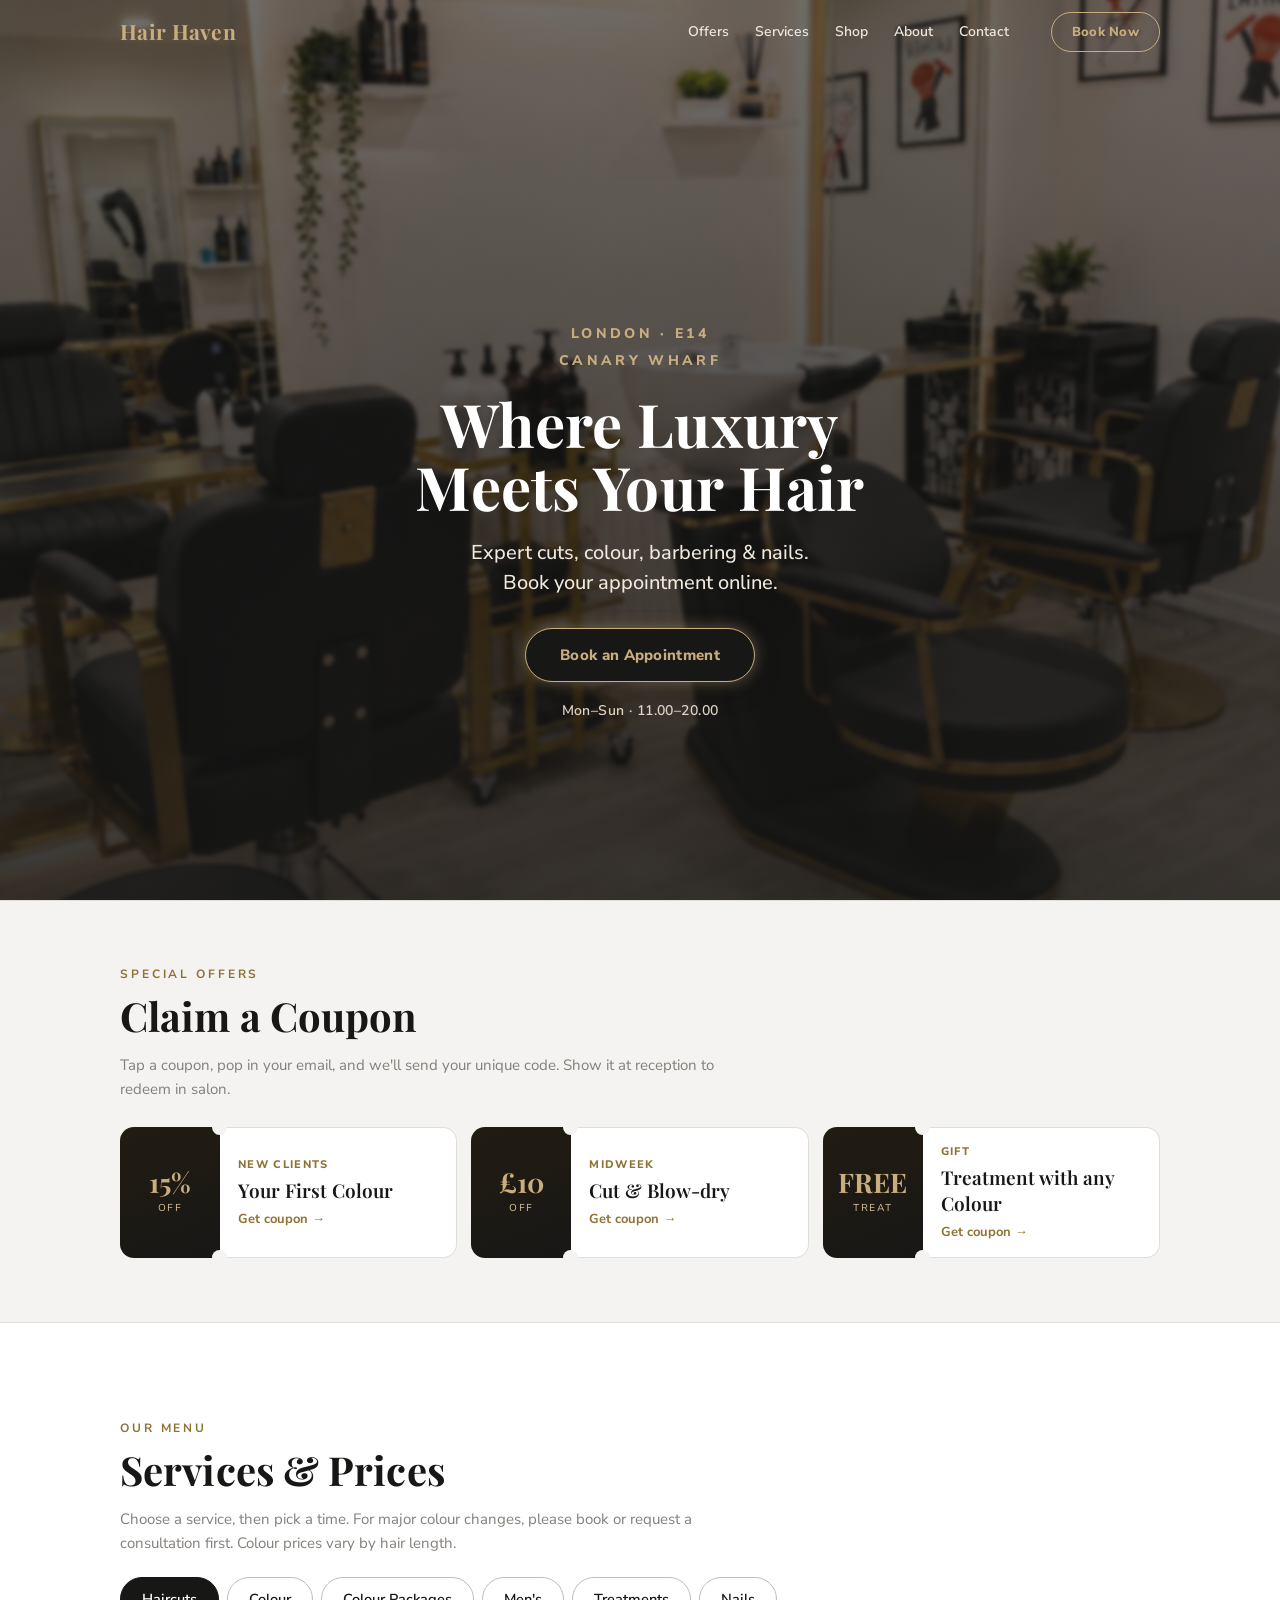
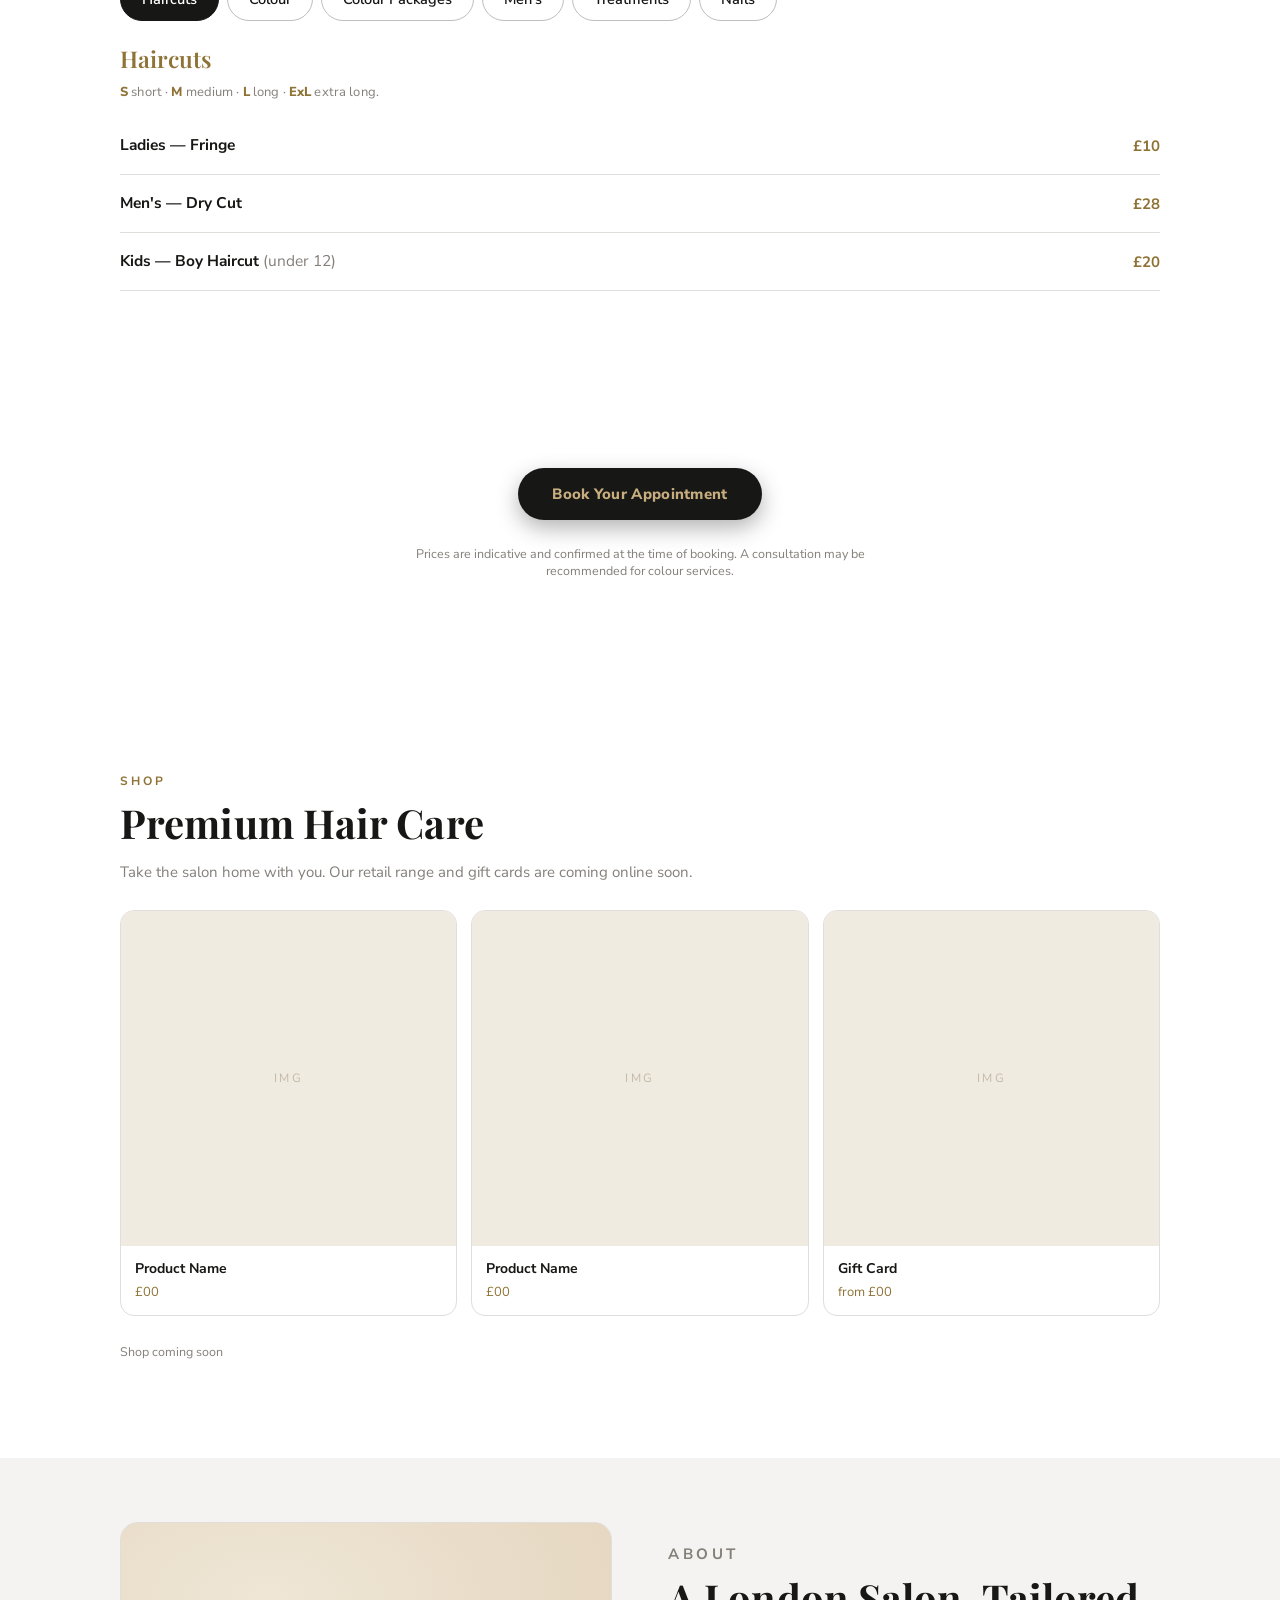
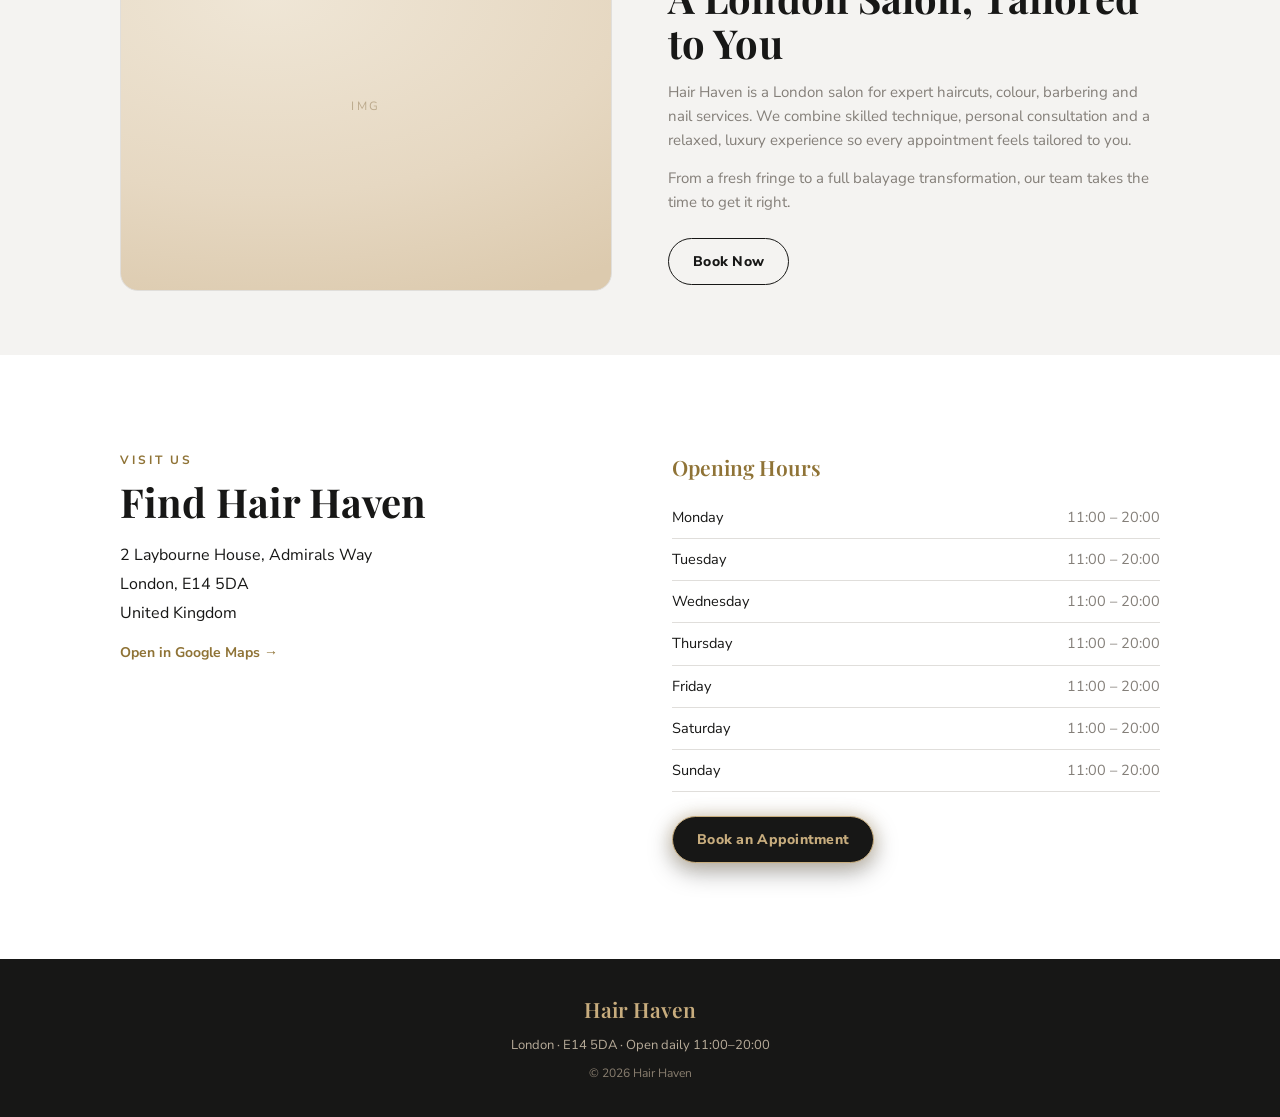
==== index.html @ c7e62e20 "treatwell" ====
<!DOCTYPE html>
<html lang="en">
<head>
  <meta charset="UTF-8">
  <meta name="viewport" content="width=device-width, initial-scale=1.0">
  <title>Hair Haven — Luxury Hair Salon in London</title>
  <meta name="description" content="Hair Haven — expert cuts, colour, barbering and nails in London (E14). Book your appointment online.">
  <link rel="preconnect" href="https://fonts.googleapis.com">
  <link rel="preconnect" href="https://fonts.gstatic.com" crossorigin>
  <link rel="preconnect" href="https://widget.treatwell.co.uk" crossorigin>
  <link href="https://fonts.googleapis.com/css2?family=Playfair+Display:wght@500;600;700&family=Nunito+Sans:wght@400;500;600;700;800&display=swap" rel="stylesheet">
  <link rel="stylesheet" href="styles.css?v=42">
</head>
<body>

  <!-- ============ NAV ============ -->
  <header class="nav" id="top">
    <div class="nav__inner">
      <a href="#top" class="brand">Hair&nbsp;Haven</a>

      <nav class="nav__links" id="navLinks">
        <a href="#offers">Offers</a>
        <a href="#services">Services</a>
        <a href="#shop">Shop</a>
        <a href="#about">About</a>
        <a href="#contact">Contact</a>
      </nav>

      <div class="nav__right">
        <button class="btn btn--book" data-hh-book>Book&nbsp;Now</button>
        <button class="nav__toggle" id="navToggle" aria-label="Menu">
          <span></span><span></span><span></span>
        </button>
      </div>
    </div>
  </header>

  <!-- ============ HERO ============ -->
  <section class="hero">
    <!-- 图片占位：把 hero 背景换成真实店内照即可（见 images/README.md） -->
    <div class="hero__media" data-img="hero"></div>
    <div class="hero__overlay"></div>
    <div class="hero__content">
      <p class="hero__eyebrow">London · E14<br>Canary Wharf</p>
      <h1 class="hero__title">Where Luxury<br>Meets Your Hair</h1>
      <p class="hero__sub">Expert cuts, colour, barbering &amp; nails.<br>Book your appointment online.</p>
      <button class="btn btn--gold btn--lg" data-hh-book>Book an Appointment</button>
      <p class="hero__note">Mon–Sun · 11.00–20.00</p>
    </div>
  </section>

  <!-- ============ OFFERS ============ -->
  <section class="offers" id="offers">
    <div class="wrap">
      <p class="eyebrow eyebrow--light">Special Offers</p>
      <h2 class="section__title section__title--light">Claim a Coupon</h2>
      <p class="section__lead">Tap a coupon, pop in your email, and we'll send your unique code. Show it at reception to redeem in salon.</p>

      <div class="ticket-grid">
        <!-- 每张券点击后弹出详情 + 邮箱表单；占位内容，替换成真实活动 -->
        <button class="ticket" data-coupon
                data-tag="New Clients" data-value="15%" data-unit="OFF"
                data-title="Your First Colour"
                data-terms="New clients only · Any full-head colour · One per person · Cannot be combined with other offers."
                data-expiry="Valid until 31 Dec 2026">
          <span class="ticket__stub"><span class="ticket__value">15%</span><span class="ticket__unit">OFF</span></span>
          <span class="ticket__body">
            <span class="ticket__tag">New Clients</span>
            <span class="ticket__title">Your First Colour</span>
            <span class="ticket__cta">Get coupon →</span>
          </span>
        </button>

        <button class="ticket" data-coupon
                data-tag="Midweek" data-value="£10" data-unit="OFF"
                data-title="Cut &amp; Blow-dry"
                data-terms="Monday–Thursday only · Cut &amp; blow-dry appointments · One per person."
                data-expiry="Valid until 31 Dec 2026">
          <span class="ticket__stub"><span class="ticket__value">£10</span><span class="ticket__unit">OFF</span></span>
          <span class="ticket__body">
            <span class="ticket__tag">Midweek</span>
            <span class="ticket__title">Cut &amp; Blow-dry</span>
            <span class="ticket__cta">Get coupon →</span>
          </span>
        </button>

        <button class="ticket" data-coupon
                data-tag="Gift" data-value="FREE" data-unit="TREATMENT"
                data-title="Treatment with any Colour"
                data-terms="One complimentary conditioning treatment with any colour service · One per person."
                data-expiry="Valid until 31 Dec 2026">
          <span class="ticket__stub"><span class="ticket__value">FREE</span><span class="ticket__unit">TREAT</span></span>
          <span class="ticket__body">
            <span class="ticket__tag">Gift</span>
            <span class="ticket__title">Treatment with any Colour</span>
            <span class="ticket__cta">Get coupon →</span>
          </span>
        </button>
      </div>
      <!-- 占位优惠 · 邮箱表单需接入你的 Tally / Formspree（生成唯一码 + 发邮件 + 记台账）。 -->
      <!-- <p class="offers__note">…</p> -->

    </div>
  </section>

  <!-- ============ SERVICES ============ -->
  <section class="section" id="services">
    <div class="wrap">
      <p class="eyebrow">Our Menu</p>
      <h2 class="section__title">Services &amp; Prices</h2>
      <p class="section__lead">Choose a service, then pick a time. For major colour changes, please book or request a consultation first. Colour prices vary by hair length.</p>
      <p class="lead-sizes"><strong>S</strong> short · <strong>M</strong> medium · <strong>L</strong> long · <strong>ExL</strong> extra long.</p>

      <!-- 分类选项卡：点一个只显示一类；左右可横向滑动，箭头引导 -->
      <div class="chips-wrap">
        <span class="chips-arrow chips-arrow--left" aria-hidden="true">‹</span>
        <div class="chips" id="chips" role="tablist">
          <button class="chip" data-cat="cat-haircuts">Haircuts</button>
          <button class="chip" data-cat="cat-colour">Colour</button>
          <button class="chip" data-cat="cat-packages">Colour Packages</button>
          <button class="chip" data-cat="cat-mens">Men's</button>
          <button class="chip" data-cat="cat-treatments">Treatments</button>
          <button class="chip" data-cat="cat-nails">Nails</button>
        </div>
        <span class="chips-arrow chips-arrow--right" aria-hidden="true">›</span>
      </div>

      <!-- Haircuts -->
      <div class="cat" id="cat-haircuts">
        <h3 class="cat__title">Haircuts</h3>
        <ul class="menu">
          <li class="item"><div class="item__main"><span class="item__name">Ladies — Fringe</span></div><span class="item__price">£10</span></li>
          <li class="item"><div class="item__main"><span class="item__name">Men's — Dry Cut</span></div><span class="item__price">£28</span></li>
          <li class="item"><div class="item__main"><span class="item__name">Kids — Boy Haircut <span class="item__meta">(under 12)</span></span></div><span class="item__price">£20</span></li>
        </ul>
      </div>

      <!-- Colour -->
      <div class="cat" id="cat-colour">
        <h3 class="cat__title">Colour</h3>
        <ul class="menu">
          <li class="item"><div class="item__main"><span class="item__name">Full Head Colour</span><span class="item__sizes">S £65 · M £80 · L £95 · ExL £110</span></div><span class="item__price">from £65</span></li>
          <li class="item"><div class="item__main"><span class="item__name">Full Head Highlights</span><span class="item__sizes">S £100 · M £125 · L £150</span></div><span class="item__price">from £100</span></li>
          <li class="item"><div class="item__main"><span class="item__name">Full Head Bleach</span><span class="item__sizes">S £90 · M £105 · L £120</span></div><span class="item__price">from £90</span></li>
          <li class="item"><div class="item__main"><span class="item__name">Balayage</span><span class="item__sizes">M £170 · L £210</span></div><span class="item__price">from £170</span></li>
        </ul>
      </div>

      <!-- Colour Packages -->
      <div class="cat" id="cat-packages">
        <h3 class="cat__title">Colour Packages</h3>
        <p class="cat__note">W/B = Wash &amp; Blow-dry · W/C/B = Wash, Cut &amp; Blow-dry</p>
        <ul class="menu">
          <li class="item"><div class="item__main"><span class="item__name">Full Head Colour + W/B</span><span class="item__sizes">S £95 · M £115 · L £135</span></div><span class="item__price">from £95</span></li>
          <li class="item"><div class="item__main"><span class="item__name">Full Head Colour + W/C/B</span><span class="item__sizes">S £105 · M £125 · L £145</span></div><span class="item__price">from £105</span></li>
          <li class="item"><div class="item__main"><span class="item__name">Add-on — Full Tint Colour</span><span class="item__sizes">S £40 · M £50 · L £60</span></div><span class="item__price">from £40</span></li>
          <li class="item"><div class="item__main"><span class="item__name">Add-on — Root Colour</span></div><span class="item__price">£30</span></li>
        </ul>
      </div>

      <!-- Men's -->
      <div class="cat" id="cat-mens">
        <h3 class="cat__title">Men's</h3>
        <ul class="menu">
          <li class="item"><div class="item__main"><span class="item__name">F/Tint + Wash &amp; Cut</span></div><span class="item__price">£70</span></li>
          <li class="item"><div class="item__main"><span class="item__name">F/Tint Only</span></div><span class="item__price">from £40</span></li>
          <li class="item"><div class="item__main"><span class="item__name">Dry Cut</span></div><span class="item__price">£28</span></li>
        </ul>
      </div>

      <!-- Treatments -->
      <div class="cat" id="cat-treatments">
        <h3 class="cat__title">Treatments</h3>
        <ul class="menu">
          <li class="item"><div class="item__main"><span class="item__name">Scalp &amp; Hair Treatment Set</span></div><span class="item__price">£50</span></li>
          <li class="item"><div class="item__main"><span class="item__name">Scalp Treatment</span></div><span class="item__price">£30</span></li>
        </ul>
      </div>

      <!-- Nails -->
      <div class="cat" id="cat-nails">
        <h3 class="cat__title">Nails</h3>
        <ul class="menu">
          <li class="item"><div class="item__main"><span class="item__name">Full Set — Acrylic &amp; Gel Polish</span><span class="item__sizes">from · 60 min</span></div><span class="item__price">£50</span></li>
          <li class="item"><div class="item__main"><span class="item__name">Full Set — Biab &amp; Gel Polish</span><span class="item__sizes">60 min</span></div><span class="item__price">£55</span></li>
          <li class="item"><div class="item__main"><span class="item__name">Full Set — Ombre</span><span class="item__sizes">from · 60 min</span></div><span class="item__price">£50</span></li>
          <li class="item"><div class="item__main"><span class="item__name">Acrylic Infill — Acrylic &amp; Gel Polish</span><span class="item__sizes">50 min</span></div><span class="item__price">£45</span></li>
          <li class="item"><div class="item__main"><span class="item__name">Full Manicure — Gel Polish with Biab</span><span class="item__sizes">35 min</span></div><span class="item__price">£45</span></li>
          <li class="item"><div class="item__main"><span class="item__name">Express Gel Polish with Biab</span><span class="item__sizes">30 min</span></div><span class="item__price">£40</span></li>
          <li class="item"><div class="item__main"><span class="item__name">Full Manicure with Gel Polish</span><span class="item__sizes">30 min</span></div><span class="item__price">£30</span></li>
          <li class="item"><div class="item__main"><span class="item__name">Express Gel Polish <span class="item__meta">(file &amp; polish)</span></span><span class="item__sizes">20 min</span></div><span class="item__price">£25</span></li>
          <li class="item"><div class="item__main"><span class="item__name">Cat Eye / Chrome</span></div><span class="item__price">£10</span></li>
          <li class="item"><div class="item__main"><span class="item__name">Add-on — French Tip &amp; Nail Art</span><span class="item__sizes">from</span></div><span class="item__price">£10</span></li>
          <li class="item"><div class="item__main"><span class="item__name">Add-on — Soak Off for Acrylic</span><span class="item__sizes">10 min</span></div><span class="item__price">£15</span></li>
          <li class="item"><div class="item__main"><span class="item__name">Add-on — Soak Off Gel</span><span class="item__sizes">10 min</span></div><span class="item__price">£12</span></li>
          <li class="item"><div class="item__main"><span class="item__name">Add-on — Nail Repair</span><span class="item__sizes">from</span></div><span class="item__price">£5</span></li>
        </ul>
      </div>

      <div class="section__cta">
        <button class="btn btn--gold btn--lg btn--noglow" data-hh-book>Book Your Appointment</button>
      </div>

      <p class="fineprint fineprint--center">Prices are indicative and confirmed at the time of booking. A consultation may be recommended for colour services.</p>
    </div>
  </section>

  <!-- ============ SHOP (placeholder) ============ -->
  <section class="section" id="shop">
    <div class="wrap">
      <p class="eyebrow">Shop</p>
      <h2 class="section__title">Premium Hair Care</h2>
      <p class="section__lead">Take the salon home with you. Our retail range and gift cards are coming online soon.</p>
      <div class="shop-grid">
        <div class="shop-card"><div class="shop-card__img" data-img="product"></div><div class="shop-card__body"><span class="shop-card__name">Product Name</span><span class="shop-card__price">£00</span></div></div>
        <div class="shop-card"><div class="shop-card__img" data-img="product"></div><div class="shop-card__body"><span class="shop-card__name">Product Name</span><span class="shop-card__price">£00</span></div></div>
        <div class="shop-card"><div class="shop-card__img" data-img="product"></div><div class="shop-card__body"><span class="shop-card__name">Gift Card</span><span class="shop-card__price">from £00</span></div></div>
      </div>
      <p class="fineprint">Shop coming soon</p>
      <!-- 占位板块，日后接 SumUp 付款链接 / 在线商店。 -->
    </div>
  </section>

  <!-- ============ ABOUT ============ -->
  <section class="about" id="about">
    <div class="wrap about__inner">
      <div class="about__media" data-img="about"></div>
      <div class="about__text">
        <p class="eyebrow">About</p>
        <h2 class="section__title">A London Salon, Tailored to You</h2>
        <p>Hair Haven is a London salon for expert haircuts, colour, barbering and nail services. We combine skilled technique, personal consultation and a relaxed, luxury experience so every appointment feels tailored to you.</p>
        <p>From a fresh fringe to a full balayage transformation, our team takes the time to get it right.</p>
        <button class="btn btn--dark" data-hh-book>Book Now</button>
      </div>
    </div>
  </section>

  <!-- ============ CONTACT ============ -->
  <section class="section contact" id="contact">
    <div class="wrap contact__inner">
      <div class="contact__col">
        <p class="eyebrow">Visit Us</p>
        <h2 class="section__title">Find Hair Haven</h2>
        <address class="contact__address">
          2 Laybourne House, Admirals Way<br>
          London, E14 5DA<br>
          United Kingdom
        </address>
        <a class="contact__maplink" href="https://www.google.com/maps/search/?api=1&query=Hair+Haven+2+Laybourne+House+Admirals+Way+London+E14+5DA" target="_blank" rel="noopener noreferrer">Open in Google Maps →</a>
      </div>
      <div class="contact__col">
        <h3 class="hours__title">Opening Hours</h3>
        <ul class="hours">
          <li><span>Monday</span><span>11:00 – 20:00</span></li>
          <li><span>Tuesday</span><span>11:00 – 20:00</span></li>
          <li><span>Wednesday</span><span>11:00 – 20:00</span></li>
          <li><span>Thursday</span><span>11:00 – 20:00</span></li>
          <li><span>Friday</span><span>11:00 – 20:00</span></li>
          <li><span>Saturday</span><span>11:00 – 20:00</span></li>
          <li><span>Sunday</span><span>11:00 – 20:00</span></li>
        </ul>
        <button class="btn btn--gold" data-hh-book>Book an Appointment</button>
      </div>
    </div>
  </section>

  <!-- ============ FOOTER ============ -->
  <footer class="footer">
    <div class="wrap footer__inner">
      <span class="footer__brand">Hair Haven</span>
      <span class="footer__meta">London · E14 5DA · Open daily 11:00–20:00</span>
      <span class="footer__copy">© 2026 Hair Haven</span>
    </div>
  </footer>

  <!-- Booking -->
  <div class="booking-modal" id="bookingModal" role="dialog" aria-modal="true" aria-label="Book an appointment" aria-hidden="true">
    <div class="booking-modal__backdrop" data-hh-close></div>
    <div class="booking-modal__panel">
      <button class="booking-modal__close" data-hh-close aria-label="Close">✕</button>
      <div class="booking-modal__frame">
        <iframe
          id="treatwellBookingFrame"
          src="https://widget.treatwell.co.uk/place/516503/menu/"
          data-booking-url="https://widget.treatwell.co.uk/place/516503/menu/"
          title="Book with Hair Haven on Treatwell"
          referrerpolicy="strict-origin-when-cross-origin"
          aria-busy="true"
        ></iframe>
      </div>
      <section class="booking-fallback" id="bookingFallback" aria-labelledby="bookingFallbackTitle" hidden>
        <p class="booking-fallback__eyebrow">Hair Haven Booking</p>
        <h2 class="booking-fallback__title" id="bookingFallbackTitle">Booking is taking a little longer</h2>
        <p class="booking-fallback__text">Continue securely on Treatwell to choose your service and appointment time.</p>
        <a class="booking-fallback__primary" href="https://widget.treatwell.co.uk/place/516503/menu/" target="_blank" rel="noopener noreferrer">
          Continue with Treatwell <span aria-hidden="true">↗</span>
        </a>
        <button class="booking-fallback__retry" id="bookingRetry" type="button">Try again</button>
      </section>
    </div>
  </div>

  <!-- ============ 优惠券弹层 ============ -->
  <div class="coupon-modal" id="couponModal" aria-hidden="true">
    <div class="coupon-modal__backdrop" data-coupon-close></div>
    <div class="coupon-modal__panel">
      <button class="coupon-modal__close" data-coupon-close aria-label="Close">✕</button>

      <div class="coupon-ticket">
        <div class="coupon-ticket__top">
          <span class="coupon-ticket__tag" id="cvTag">New Clients</span>
          <span class="coupon-ticket__value" id="cvValue">15% OFF</span>
          <span class="coupon-ticket__title" id="cvTitle">Your First Colour</span>
        </div>
        <div class="coupon-ticket__perf"></div>
        <div class="coupon-ticket__bottom">
          <div class="coupon-ticket__qr" aria-hidden="true">
            <img src="QR.png" alt="" class="coupon-ticket__qr-img">
          </div>
          <div class="coupon-ticket__meta">
            <p class="coupon-ticket__terms" id="cvTerms">Terms apply.</p>
            <p class="coupon-ticket__expiry" id="cvExpiry">Valid until 31 Dec 2026</p>
          </div>
        </div>
      </div>

      <form class="coupon-form" id="couponForm" novalidate>
        <label class="coupon-form__label" for="couponEmail">Enter your email — we'll send your unique code:</label>
        <div class="coupon-form__row">
          <input type="email" id="couponEmail" class="coupon-form__input" placeholder="you@email.com" required autocomplete="email">
          <button type="submit" class="btn btn--gold coupon-form__btn">Send my coupon</button>
        </div>
        <p class="coupon-form__note">One-time code · Show it at reception to redeem in salon.</p>
      </form>

      <div class="coupon-success" id="couponSuccess" hidden>
        <div class="coupon-success__icon">✓</div>
        <p class="coupon-success__text">Check your inbox! Your coupon is on its way.<br>Show it at reception to redeem.</p>
      </div>
    </div>
  </div>

  <script src="script.js?v=14"></script>
</body>
</html>
---- styles.css ----
/* ============================================================
   Hair Haven — 官网样式（白底 · 黑金配色 · 手机端优先）
   背景：白；文字：近黑；点缀：金；按钮：黑
   字体：大标题 Playfair Display（衬线），正文 Nunito Sans
   ============================================================ */

:root{
  /* 高级黑金配色 —— 拉丝金 #C8AD7E · 拉丝黑 #171716 · 浅钛灰 #BFBEBF */
  --bg:        #ffffff;   /* 白色主背景（贴合 SumUp 白色浮层） */
  --surface:   #f4f3f1;   /* 浅中性色带（交替板块 / 卡片背景） */
  --surface-2: #eae8e4;
  --ink:       #171716;   /* 拉丝黑（正文 / 大标题 / 按钮 / 页脚） */
  --muted:     #847f79;   /* 次文字（灰） */
  --line:      #e0dedb;   /* 浅色分隔线 */
  --gray:      #bfbebf;   /* 浅钛灰（pill 描边等点缀） */
  --gold:      #c8ad7e;   /* 拉丝金（描边 / hover / 深色区域文字） */
  --gold-ink:  #8f7336;   /* 深金：白底上的金色文字（保证可读） */
  --gold-hi:   #c8ad7e;   /* 拉丝金（hero / footer / 黑按钮上的金字） */
  --gold-deep: #6a531f;
  --maxw:      1080px;
  --serif: "Playfair Display", Georgia, "Times New Roman", serif;
  --sans: "Nunito Sans", -apple-system, BlinkMacSystemFont, "Segoe UI", Roboto, sans-serif;
}

*{ box-sizing:border-box; margin:0; padding:0; }
html{ scroll-behavior:smooth; scroll-padding-top:70px; scrollbar-width:none; -ms-overflow-style:none; }
/* 全局隐藏滚动条（滚动功能保留） */
*{ scrollbar-width:none; -ms-overflow-style:none; }
*::-webkit-scrollbar{ width:0; height:0; display:none; }
body{
  font-family:var(--sans);
  color:var(--ink);
  background:var(--bg);
  line-height:1.6;
  -webkit-font-smoothing:antialiased;
}
img{ max-width:100%; display:block; }
a{ color:inherit; text-decoration:none; }

.wrap{ max-width:var(--maxw); margin:0 auto; padding:0 20px; }

/* ---------- 通用文字 ---------- */
.eyebrow{
  font-size:12px; letter-spacing:.24em; text-transform:uppercase;
  color:var(--gold-ink); font-weight:700; margin-bottom:10px;
}
.eyebrow--light{ color:var(--gold-ink); }
.section__title{
  font-family:var(--serif); font-weight:700; line-height:1.12;
  font-size:31px; letter-spacing:.1px; color:var(--ink);
}
.section__title--light{ color:var(--ink); }
.section__lead{ color:var(--muted); margin-top:14px; max-width:640px; font-size:15px; }
.section__lead strong{ color:var(--gold-ink); font-weight:700; }
/* 头发长度图例：紧跟在当前分类标题下方 */
.lead-sizes{ margin:2px 0 14px; font-size:13px; color:var(--muted); letter-spacing:.01em; }
.lead-sizes strong{ color:var(--gold-ink); font-weight:800; }
/* 图例后面紧跟 W/B 说明时（Colour Packages），把两行详情之间的 gap 收紧 */
.lead-sizes:has(+ .cat__note){ margin-bottom:4px; }

/* ---------- 按钮 ---------- */
.btn{
  font-family:var(--sans); font-size:14px; font-weight:800; letter-spacing:.02em;
  border:none; border-radius:999px; padding:13px 24px; cursor:pointer;
  display:inline-flex; align-items:center; justify-content:center;
  transition:transform .12s ease, opacity .12s ease, background .2s ease, box-shadow .2s ease;
  white-space:nowrap; -webkit-user-select:none; user-select:none;
}
.btn:active{ transform:translateY(1px); }
/* 主 CTA：黑底 + 金字（呼应黑金价目表） */
.btn--gold{
  background:#171716; color:var(--gold-hi);
  border:1px solid var(--gold);                       /* 金色描边 */
  box-shadow:0 0 16px rgba(200,173,126,.45), 0 8px 24px rgba(0,0,0,.35);  /* 金色发光 + 投影（呼吸动画的回退值） */
  animation:breathe-glow 2.8s ease-in-out infinite;   /* 金色呼吸灯 */
}
.btn--gold:hover{ background:#000; color:#e6cd8c; }
/* 金色呼吸灯：光晕由弱到强循环 */
@keyframes breathe-glow{
  0%, 100%{ box-shadow:0 0 8px rgba(200,173,126,.25), 0 8px 24px rgba(0,0,0,.35); }
  50%     { box-shadow:0 0 28px rgba(200,173,126,.62), 0 8px 24px rgba(0,0,0,.35); }
}
/* 尊重「减少动态效果」偏好 */
@media (prefers-reduced-motion: reduce){ .btn--gold{ animation:none; } }
/* 无发光边缘变体（服务区顶部预订按钮用） */
.btn--noglow{ border:none; animation:none; box-shadow:0 8px 22px rgba(0,0,0,.3); }
.btn--noglow:hover{ box-shadow:0 8px 22px rgba(0,0,0,.3); }
/* 描边（次要） */
.btn--dark{ background:transparent; color:var(--ink); border:1px solid var(--ink); }
.btn--dark:hover{ background:var(--ink); color:var(--gold-hi); }
/* 导航预订按钮：黑底金字 */
/* 导航预订按钮：首屏（hero 上）= 金色描边；滚动后 = 黑底金字 */
.btn--book{ background:transparent; color:var(--gold-hi); border:1px solid var(--gold); padding:10px 20px; font-size:13px; }
.btn--book:hover{ background:var(--gold); color:#211602; }
.nav--scrolled .btn--book{ background:var(--ink); color:var(--gold-hi); border-color:var(--ink); }
.nav--scrolled .btn--book:hover{ background:#000; color:#e6cd8c; }
.btn--lg{ padding:16px 34px; font-size:15px; }

/* ============================================================
   预订浮层（Treatwell 官方预约页优先，保底页仅在失败时出现）
   ============================================================ */
.booking-modal{ position:fixed; inset:0; z-index:200; display:none; }
.booking-modal.open{ display:block; }
.booking-modal__backdrop{ position:absolute; inset:0; background:rgba(15,12,10,.55); -webkit-backdrop-filter:blur(2px); backdrop-filter:blur(2px); }
.booking-modal__panel{
  position:absolute; left:50%; top:50%; transform:translate(-50%,-50%);
  width:min(480px,94vw); height:min(86vh,880px);
  background:#fff; border-radius:18px; overflow:hidden;
  box-shadow:0 24px 70px rgba(0,0,0,.45); display:flex; flex-direction:column;
}
.booking-modal__close{
  position:absolute; right:12px; top:12px; z-index:2;
  width:36px; height:36px; border:none; border-radius:50%;
  background:rgba(0,0,0,.06); color:#171716; font-size:15px; cursor:pointer;
  display:flex; align-items:center; justify-content:center;
}
.booking-modal__close:hover{ background:rgba(0,0,0,.12); }
.booking-modal__frame{ flex:1; min-height:0; height:100%; }
.booking-modal__frame iframe{ width:100%; height:100%; border:none; display:block; }
.booking-modal--fallback .booking-modal__frame{ visibility:hidden; }
.booking-fallback{
  position:absolute; inset:0; z-index:3; display:flex; flex-direction:column;
  align-items:center; justify-content:center; padding:48px 34px; background:#fff;
  color:var(--ink); text-align:center;
}
.booking-fallback[hidden]{ display:none; }
.booking-fallback__eyebrow{
  margin:0 0 14px; color:var(--gold); font-size:11px; font-weight:800;
  letter-spacing:.18em; text-transform:uppercase;
}
.booking-fallback__title{ margin:0; font-family:var(--serif); font-size:30px; line-height:1.12; }
.booking-fallback__text{ max-width:300px; margin:16px 0 26px; color:var(--muted); font-size:15px; line-height:1.55; }
.booking-fallback__primary{
  display:inline-flex; align-items:center; justify-content:center; gap:8px; min-height:48px;
  padding:0 22px; border-radius:999px; background:var(--ink); color:#fff;
  font-size:14px; font-weight:800; text-decoration:none;
}
.booking-fallback__primary:hover{ background:#000; color:var(--gold); }
.booking-fallback__retry{
  margin-top:14px; padding:7px 10px; border:0; background:transparent; color:var(--muted);
  font:inherit; font-size:13px; font-weight:700; text-decoration:underline; cursor:pointer;
}
.booking-fallback__retry:hover{ color:var(--ink); }

/* ============================================================
   NAV
   ============================================================ */
.nav{
  position:fixed; top:0; left:0; right:0; z-index:50;
  background:transparent;
  border-bottom:1px solid transparent;
  transition:background .3s ease, border-color .3s ease, backdrop-filter .3s ease;
}
/* 滚过 hero 后：切换成白色导航栏 */
.nav--scrolled{
  background:rgba(255,255,255,.9); backdrop-filter:saturate(180%) blur(12px);
  border-bottom-color:var(--line);
}
.nav__inner{
  max-width:var(--maxw); margin:0 auto; padding:12px 20px;
  display:flex; align-items:center; justify-content:space-between; gap:16px;
}
.brand{
  font-family:var(--serif); font-weight:700; font-size:21px; letter-spacing:.3px;
  color:var(--gold-hi); transition:color .3s ease;
}
.nav--scrolled .brand{ color:var(--ink); }
.nav__links{ display:none; }
.nav__right{ display:flex; align-items:center; gap:10px; }

.nav__toggle{
  width:40px; height:40px; border:1px solid rgba(230,205,140,.4); border-radius:10px;
  background:rgba(255,255,255,.06); display:flex; flex-direction:column;
  align-items:center; justify-content:center; gap:4px; cursor:pointer;
  transition:background .3s ease, border-color .3s ease;
}
.nav__toggle span{ width:18px; height:2px; background:var(--gold-hi); border-radius:2px; transition:.2s; }
.nav--scrolled .nav__toggle{ background:#fff; border-color:var(--line); }
.nav--scrolled .nav__toggle span{ background:var(--ink); }

/* 移动端展开菜单 */
.nav__links.open{
  display:flex; flex-direction:column; gap:2px;
  position:absolute; left:0; right:0; top:100%;
  padding:8px 20px 16px;
  transition:background .3s ease, border-color .3s ease;
}
/* 顶部（hero 上）：黑色下拉，跟透明黑金导航同步 */
.nav__links.open{ background:rgba(16,13,11,.97); backdrop-filter:blur(8px); border-bottom:1px solid rgba(230,205,140,.18); }
.nav__links.open a{
  padding:12px 6px; font-size:15px; font-weight:600; color:#f2ead9;
  border-bottom:1px solid rgba(255,255,255,.08);
}
.nav__links.open a:last-child{ border-bottom:none; }
/* 滚动后：白色下拉，跟白色导航同步 */
.nav--scrolled .nav__links.open{ background:rgba(255,255,255,.97); border-bottom-color:var(--line); }
.nav--scrolled .nav__links.open a{ color:var(--ink); border-bottom-color:var(--line); }
/* 顶部态菜单打开时：导航栏也变黑，与下拉融为一整块 */
.nav:not(.nav--scrolled):has(.nav__links.open){ background:rgba(16,13,11,.97); backdrop-filter:blur(8px); }

/* ============================================================
   HERO（深色图片区，白字金饰——真实照片放进来时天然有对比）
   ============================================================ */
.hero{ position:relative; min-height:100vh; min-height:100svh; display:flex; align-items:center; overflow:hidden; padding-top:16vh; }
.hero__media{ position:absolute; inset:0; background:#0c0a08; filter:blur(2px); transform:scale(1.03); }
/* 手机端加载竖版裁切；电脑端在下方媒体查询换成横版 */
.hero__media[data-img]{
  background:#0c0a08 url("images/hero-mobile.jpg") center/cover no-repeat;
}
/* 黑色蒙层悬浮在图片上（保留黑底质感 + 透明度，确保文字可读） */
.hero__overlay{ position:absolute; inset:0; background:linear-gradient(180deg, rgba(23,23,22,.62) 0%, rgba(23,23,22,.72) 45%, rgba(23,23,22,.85) 100%); }
.hero__content{ position:relative; z-index:2; padding:40px 24px; max-width:720px; margin:0 auto; text-align:center; color:#fff; }
.hero__eyebrow{ font-size:14px; letter-spacing:.24em; text-transform:uppercase; color:var(--gold-hi); margin-bottom:18px; font-weight:800; line-height:1.9; }
.hero__title{ font-family:var(--serif); font-weight:700; font-size:45px; line-height:1.05; letter-spacing:.3px; color:#fff; }
.hero__sub{ margin:20px auto 30px; font-size:18px; font-weight:500; line-height:1.5; color:#f0e9de; max-width:460px; }
.hero__note{ margin-top:18px; font-size:14px; font-weight:600; color:#ddd3c4; letter-spacing:.03em; }

/* ============================================================
   SECTION 通用
   ============================================================ */
.section{ padding:64px 0; }
.section__cta{ margin-top:24px; text-align:center; }
/* 服务区底部小字：居中、紧贴按钮下方、行距收紧 */
.fineprint--center{ text-align:center; max-width:460px; margin:4px auto 0; line-height:1.35; }
/* 服务区顶部预订入口：按钮 + 紧贴其下的小字 */
.cta-block{ text-align:left; margin:24px 0 8px; }
.cta-note{ font-size:12.5px; color:var(--muted); line-height:1.5; max-width:440px; margin:10px 0 0; }
.fineprint{ margin-top:26px; font-size:12.5px; color:var(--muted); }

/* ---------- 分类选项卡 ---------- */
.chips-wrap{ position:relative; margin-bottom:2px; }
.chips{
  display:flex; gap:8px; overflow-x:auto; padding:22px 0 6px;
  -webkit-overflow-scrolling:touch; scrollbar-width:none;
}
.chips::-webkit-scrollbar{ display:none; }
/* 横向滑动引导：边缘渐隐 + 箭头（随滑动位置显隐） */
.chips-wrap::before, .chips-wrap::after{
  content:''; position:absolute; top:22px; bottom:6px; width:42px; z-index:2; pointer-events:none; opacity:0; transition:opacity .2s;
}
.chips-wrap::before{ left:0; background:linear-gradient(to right, var(--bg) 22%, transparent); }
.chips-wrap::after{ right:0; background:linear-gradient(to left, var(--bg) 22%, transparent); }
.chips-wrap.more-left::before{ opacity:1; }
.chips-wrap.more-right::after{ opacity:1; }
.chips-arrow{
  position:absolute; top:22px; bottom:6px; display:flex; align-items:center;
  z-index:3; font-size:28px; line-height:1; color:var(--gold-ink); font-weight:700;
  pointer-events:none; opacity:0; transition:opacity .2s, color .15s; cursor:pointer;
  -webkit-user-select:none; user-select:none;
}
.chips-arrow:active{ color:var(--gold); }
.chips-arrow--left{ left:0; padding:0 14px 0 2px; }
.chips-arrow--right{ right:0; padding:0 2px 0 14px; }
.chips-wrap.more-left .chips-arrow--left{ opacity:1; pointer-events:auto; }
.chips-wrap.more-right .chips-arrow--right{ opacity:1; pointer-events:auto; }
.chip{
  flex:0 0 auto; padding:11px 21px; border:1px solid var(--gray); border-radius:999px;
  background:#fff; font-size:14.5px; font-weight:600; color:var(--ink);
  cursor:pointer; font-family:var(--sans);
}
.chip:hover{ border-color:var(--gold); color:var(--gold-ink); }
.chip.active{ background:var(--ink); color:#fff; border-color:var(--ink); }

/* ---------- 服务菜单（分类切换：一次只显示一类） ---------- */
/* 固定内容区高度：切换分类时整块高度不变，下方预订按钮不再跳动 */
.cat{ display:none; padding-top:12px; scroll-margin-top:80px; min-height:415px; }
.cat.active{ display:block; }
.cat__title{ font-family:var(--serif); font-size:23px; font-weight:600; margin-bottom:4px; color:var(--gold-ink); }
.cat__note{ font-size:12.5px; color:var(--muted); margin-bottom:8px; }
.menu{ list-style:none; }
/* 仅当项目超出时才固定高度 + 内部滚动 + 底部渐隐；能正常显示的分类不做滚动容器，不拦截整页滑动 */
.menu.menu--scroll{
  max-height:340px; overflow-y:auto;
  -webkit-mask-image:linear-gradient(to bottom,#000 80%,transparent 100%);
  mask-image:linear-gradient(to bottom,#000 80%,transparent 100%);
}
.item{
  display:flex; align-items:flex-start; justify-content:space-between; gap:16px;
  padding:16px 0; border-bottom:1px solid var(--line);
}
.item__main{ display:flex; flex-direction:column; gap:3px; }
.item__name{ font-size:15.5px; font-weight:700; color:var(--ink); }
.item__meta{ font-weight:400; color:var(--muted); }
.item__sizes{ font-size:12.5px; color:var(--muted); letter-spacing:.01em; }
.item__price{ font-size:15px; font-weight:700; color:var(--gold-ink); white-space:nowrap; padding-top:1px; }

/* ============================================================
   OFFERS（暖白色带，与白色主背景区分）
   ============================================================ */
.offers{ background:var(--surface); color:var(--ink); padding:64px 0; border-top:1px solid var(--line); border-bottom:1px solid var(--line); }
.offer-grid{ display:grid; grid-template-columns:1fr; gap:16px; margin-top:28px; }
.offer-card{
  background:#fff; border:1px solid var(--line); border-radius:16px; padding:24px 20px;
  box-shadow:0 6px 20px rgba(26,22,19,.05);
}
.offer-card__tag{
  display:inline-block; font-size:11px; letter-spacing:.14em; text-transform:uppercase;
  color:var(--gold-hi); background:var(--ink);
  padding:4px 10px; border-radius:999px; font-weight:800; margin-bottom:14px;
}
.offer-card h3{ font-family:var(--serif); font-size:21px; font-weight:600; margin-bottom:8px; color:var(--ink); }
.offer-card p{ font-size:14px; color:var(--muted); }
.offers__note{ margin-top:22px; font-size:12px; color:#a89d8e; }

/* ---- 优惠券票根卡（Offers） ---- */
.ticket-grid{ display:grid; grid-template-columns:1fr; gap:14px; margin-top:26px; }
.ticket{
  display:flex; align-items:stretch; width:100%; text-align:left; cursor:pointer;
  background:transparent; border:none; padding:0; font-family:var(--sans);
}
.ticket__stub{
  flex:0 0 100px; display:flex; flex-direction:column; align-items:center; justify-content:center;
  background:linear-gradient(160deg,#221c12,#171716); color:var(--gold-hi);
  border-radius:14px 0 0 14px; padding:16px 8px;
}
.ticket__value{ font-family:var(--serif); font-size:27px; font-weight:700; line-height:1; }
.ticket__unit{ font-size:10px; letter-spacing:.16em; margin-top:5px; color:#d9c39a; }
.ticket__body{
  flex:1; background:#fff; border:1px solid var(--line); border-left:none;
  border-radius:0 14px 14px 0; padding:16px 18px; display:flex; flex-direction:column; gap:5px; justify-content:center;
  position:relative; transition:border-color .2s;
}
.ticket__body::before, .ticket__body::after{
  content:''; position:absolute; left:-8px; width:15px; height:15px; border-radius:50%;
  background:var(--surface);
}
.ticket__body::before{ top:-8px; }
.ticket__body::after{ bottom:-8px; }
.ticket__tag{ font-size:11px; letter-spacing:.12em; text-transform:uppercase; color:var(--gold-ink); font-weight:800; }
.ticket__title{ font-family:var(--serif); font-size:19px; font-weight:600; color:var(--ink); }
.ticket__cta{ font-size:13px; font-weight:700; color:var(--gold-ink); margin-top:2px; }
.ticket:hover .ticket__body{ border-color:var(--gold); }
.ticket:active{ transform:translateY(1px); }

/* ---- 优惠券弹层 ---- */
.coupon-modal{ position:fixed; inset:0; z-index:210; display:none; }
.coupon-modal.open{ display:block; }
.coupon-modal__backdrop{ position:absolute; inset:0; background:rgba(15,12,10,.6); -webkit-backdrop-filter:blur(2px); backdrop-filter:blur(2px); }
.coupon-modal__panel{
  position:absolute; left:50%; top:50%; transform:translate(-50%,-50%);
  width:min(420px,92vw); max-height:92vh; overflow:auto;
  background:#fff; border-radius:20px; padding:46px 22px 22px; box-shadow:0 24px 70px rgba(0,0,0,.45);
}
.coupon-modal__close{
  position:absolute; right:16px; top:12px; width:34px; height:34px; border:none;
  background:none; color:#171716; font-size:23px; font-weight:700; line-height:1; cursor:pointer; z-index:2;
  display:flex; align-items:center; justify-content:center; opacity:.7; transition:opacity .2s;
}
.coupon-modal__close:hover{ opacity:1; }
.coupon-ticket{ background:linear-gradient(160deg,#221c12,#171716); color:#fff; border-radius:16px; overflow:hidden; margin-top:2px; }
.coupon-ticket__top{ padding:22px 22px 16px; text-align:center; }
.coupon-ticket__tag{ display:inline-block; font-size:11px; letter-spacing:.14em; text-transform:uppercase; color:#0f0d0b; background:var(--gold-hi); padding:4px 12px; border-radius:999px; font-weight:800; }
.coupon-ticket__value{ display:block; font-family:var(--serif); font-size:44px; font-weight:700; color:var(--gold-hi); margin-top:14px; line-height:1; }
.coupon-ticket__title{ display:block; font-size:15px; color:#e9e0cf; margin-top:8px; }
.coupon-ticket__perf{ border-top:2px dashed rgba(255,255,255,.22); margin:0 16px; }
.coupon-ticket__bottom{ padding:18px 22px 22px; display:flex; gap:16px; align-items:center; }
.coupon-ticket__qr{ flex:0 0 84px; height:84px; background:#fff; border-radius:10px; display:flex; align-items:center; justify-content:center; color:#c2c2c2; font-size:12px; letter-spacing:.2em; overflow:hidden; padding:0; }
.coupon-ticket__qr-img{ width:100%; height:100%; object-fit:cover; display:block; filter:blur(4px); transform:scale(1.18); }
.coupon-ticket__meta{ flex:1; min-width:0; }
.coupon-ticket__terms{ font-size:11.5px; color:#c9bfb0; line-height:1.5; }
.coupon-ticket__expiry{ font-size:11.5px; color:var(--gold-hi); margin-top:6px; font-weight:600; }
.coupon-form{ margin-top:18px; }
.coupon-form__label{ display:block; font-size:13.5px; font-weight:600; color:var(--ink); margin-bottom:10px; }
.coupon-form__row{ display:flex; flex-direction:column; gap:10px; }
.coupon-form__input{ width:100%; padding:12px 14px; border:1px solid var(--gray); border-radius:10px; font-size:15px; font-family:var(--sans); }
.coupon-form__input:focus{ outline:none; border-color:var(--gold); }
.coupon-form__btn{ width:100%; padding:13px; font-size:14px; }
.coupon-form__note{ font-size:11.5px; color:var(--muted); margin-top:10px; text-align:center; }
.coupon-success{ margin-top:20px; text-align:center; padding:6px 0 4px; }
.coupon-success__icon{ width:52px; height:52px; margin:0 auto 12px; border-radius:50%; background:var(--gold-hi); color:#171716; font-size:26px; display:flex; align-items:center; justify-content:center; }
.coupon-success__text{ font-size:14px; color:var(--ink); line-height:1.55; }

/* ============================================================
   SHOP
   ============================================================ */
.shop-grid{ display:grid; grid-template-columns:repeat(2,1fr); gap:14px; margin-top:26px; }
.shop-card{ background:#fff; border:1px solid var(--line); border-radius:14px; overflow:hidden; }
.shop-card__img{ aspect-ratio:1/1; background:#f0ebe1; position:relative; }
.shop-card__img::after{
  content:"IMG"; position:absolute; inset:0; display:flex; align-items:center; justify-content:center;
  color:#c4b9a8; font-size:12px; letter-spacing:.2em;
}
.shop-card__body{ padding:12px 14px; display:flex; flex-direction:column; gap:2px; }
.shop-card__name{ font-size:14px; font-weight:700; color:var(--ink); }
.shop-card__price{ font-size:13px; color:var(--gold-ink); }

/* ============================================================
   ABOUT
   ============================================================ */
.about{ background:var(--surface); padding:64px 0; }
.about__inner{ display:grid; grid-template-columns:1fr; gap:28px; align-items:center; }
.about__media{ aspect-ratio:4/3; border-radius:18px; position:relative;
  background:radial-gradient(120% 90% at 30% 20%, #efe6d6 0%, #e6d8c2 60%, #dccaae 100%);
  border:1px solid var(--line); }
.about__media::after{ content:"IMG"; position:absolute; inset:0; display:flex; align-items:center; justify-content:center; color:#bcaa8d; letter-spacing:.2em; font-size:12px; }
.about__text p{ margin-top:14px; color:var(--muted); font-size:15px; }
.about__text .btn{ margin-top:24px; }

/* ============================================================
   CONTACT
   ============================================================ */
.contact__inner{ display:grid; grid-template-columns:1fr; gap:40px; }
.contact__address{ font-style:normal; font-size:16px; line-height:1.8; margin-top:16px; color:var(--ink); }
.contact__maplink{ display:inline-block; margin-top:14px; color:var(--gold-ink); font-weight:700; font-size:14px; }
.hours__title{ font-family:var(--serif); font-size:21px; font-weight:600; margin-bottom:12px; color:var(--gold-ink); }
.hours{ list-style:none; margin-bottom:24px; }
.hours li{ display:flex; justify-content:space-between; padding:9px 0; border-bottom:1px solid var(--line); font-size:14.5px; }
.hours li span:first-child{ color:var(--ink); }
.hours li span:last-child{ color:var(--muted); }

/* ============================================================
   FOOTER（黑底金字，收束整站，重申黑金）
   ============================================================ */
.footer{ background:var(--ink); color:#b8ac9a; padding:34px 0; }
.footer__inner{ display:flex; flex-direction:column; gap:8px; align-items:center; text-align:center; }
.footer__brand{ font-family:var(--serif); color:var(--gold-hi); font-size:21px; font-weight:600; }
.footer__meta{ font-size:13px; }
.footer__copy{ font-size:12px; color:#8a7f70; }

/* ============================================================
   桌面端适配
   ============================================================ */
@media (min-width:820px){
  .nav__links{ display:flex; gap:26px; margin-left:auto; }
  .nav__links a{ font-size:14px; font-weight:600; color:#efe7d9; transition:color .3s ease; }
  .nav__links a:hover{ color:#fff; }
  .nav--scrolled .nav__links a{ color:var(--ink); }
  .nav--scrolled .nav__links a:hover{ color:var(--gold-ink); }
  .nav__right{ margin-left:26px; }
  .nav__toggle{ display:none; }

  .hero__media[data-img]{ background-image:url("images/hero-desktop.jpg"); }
  .hero__title{ font-size:60px; }
  .hero__sub{ font-size:20px; }

  .section{ padding:96px 0; }
  .section__title{ font-size:40px; }

  .offer-grid{ grid-template-columns:repeat(3,1fr); }
  .ticket-grid{ grid-template-columns:repeat(3,1fr); }
  .shop-grid{ grid-template-columns:repeat(3,1fr); }

  .about__inner{ grid-template-columns:1fr 1fr; gap:56px; }
  .contact__inner{ grid-template-columns:1fr 1fr; gap:64px; }

  .menu{ column-gap:48px; }
}
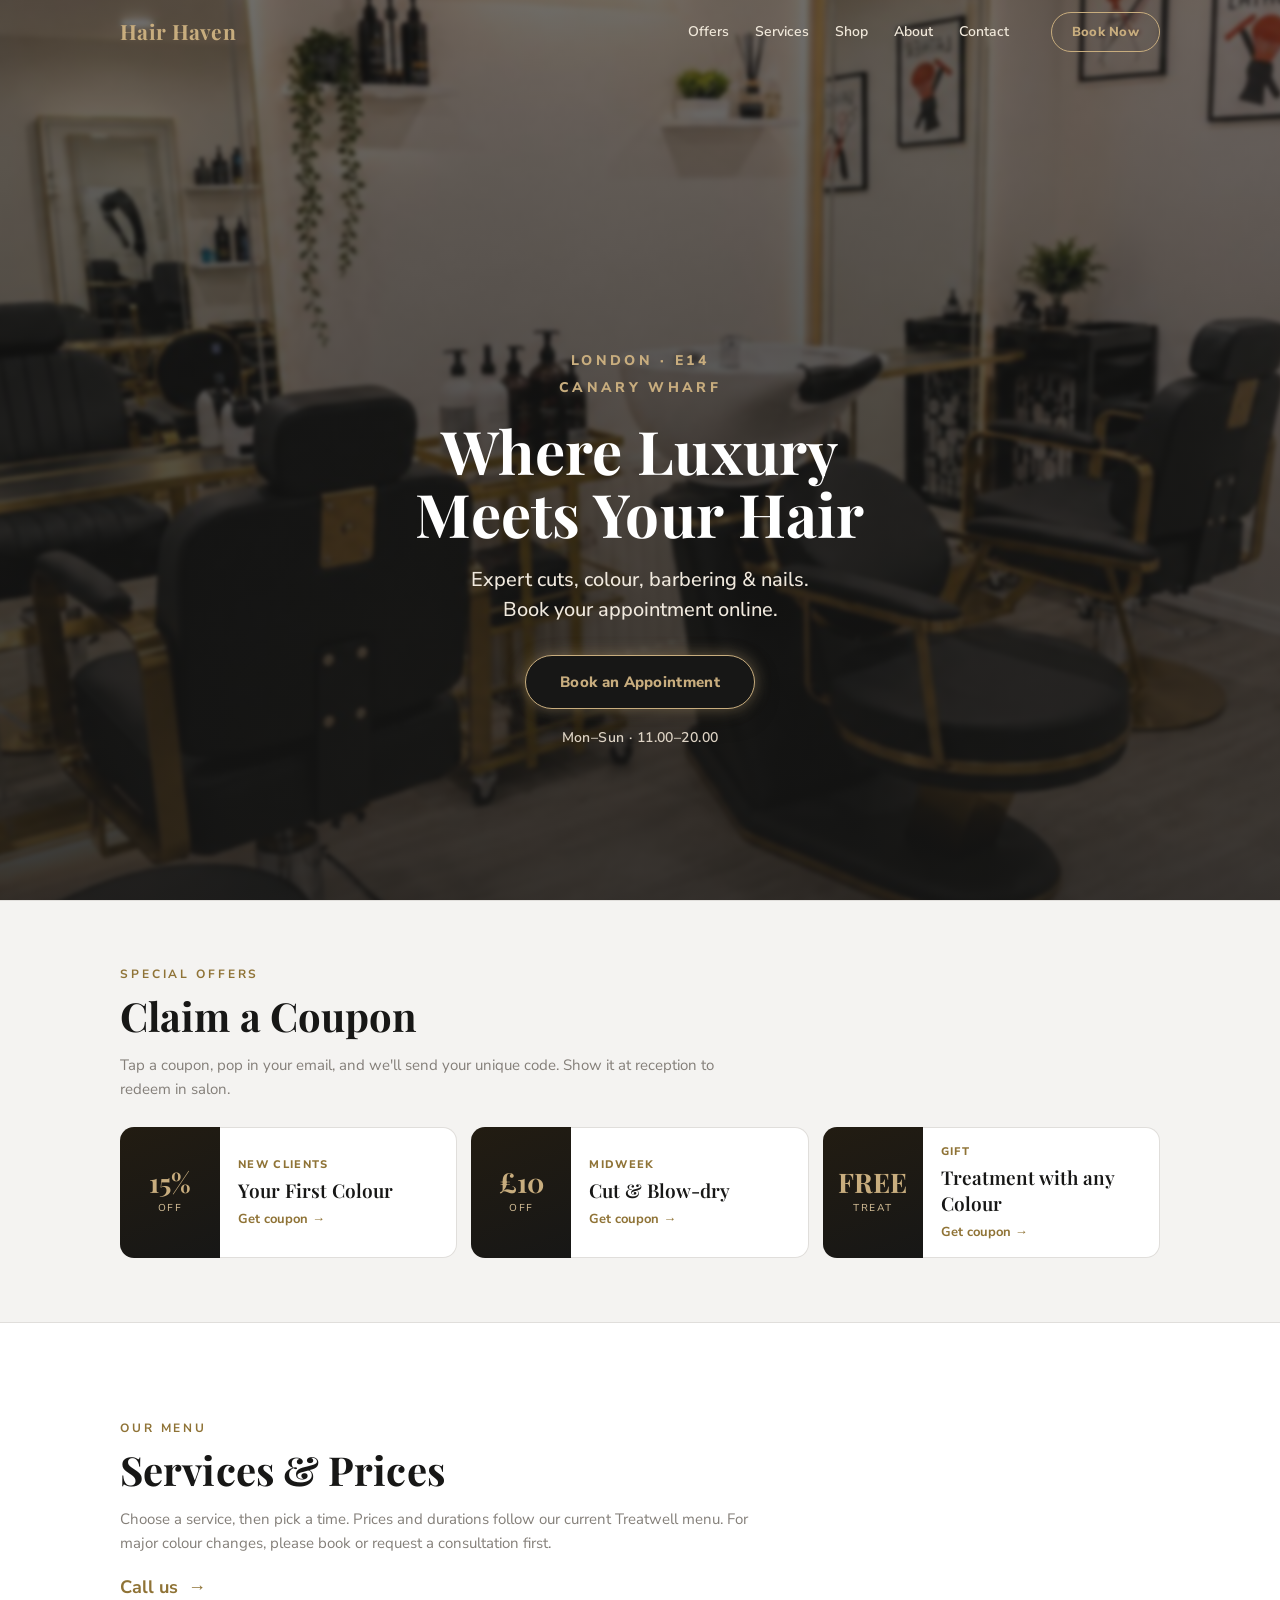
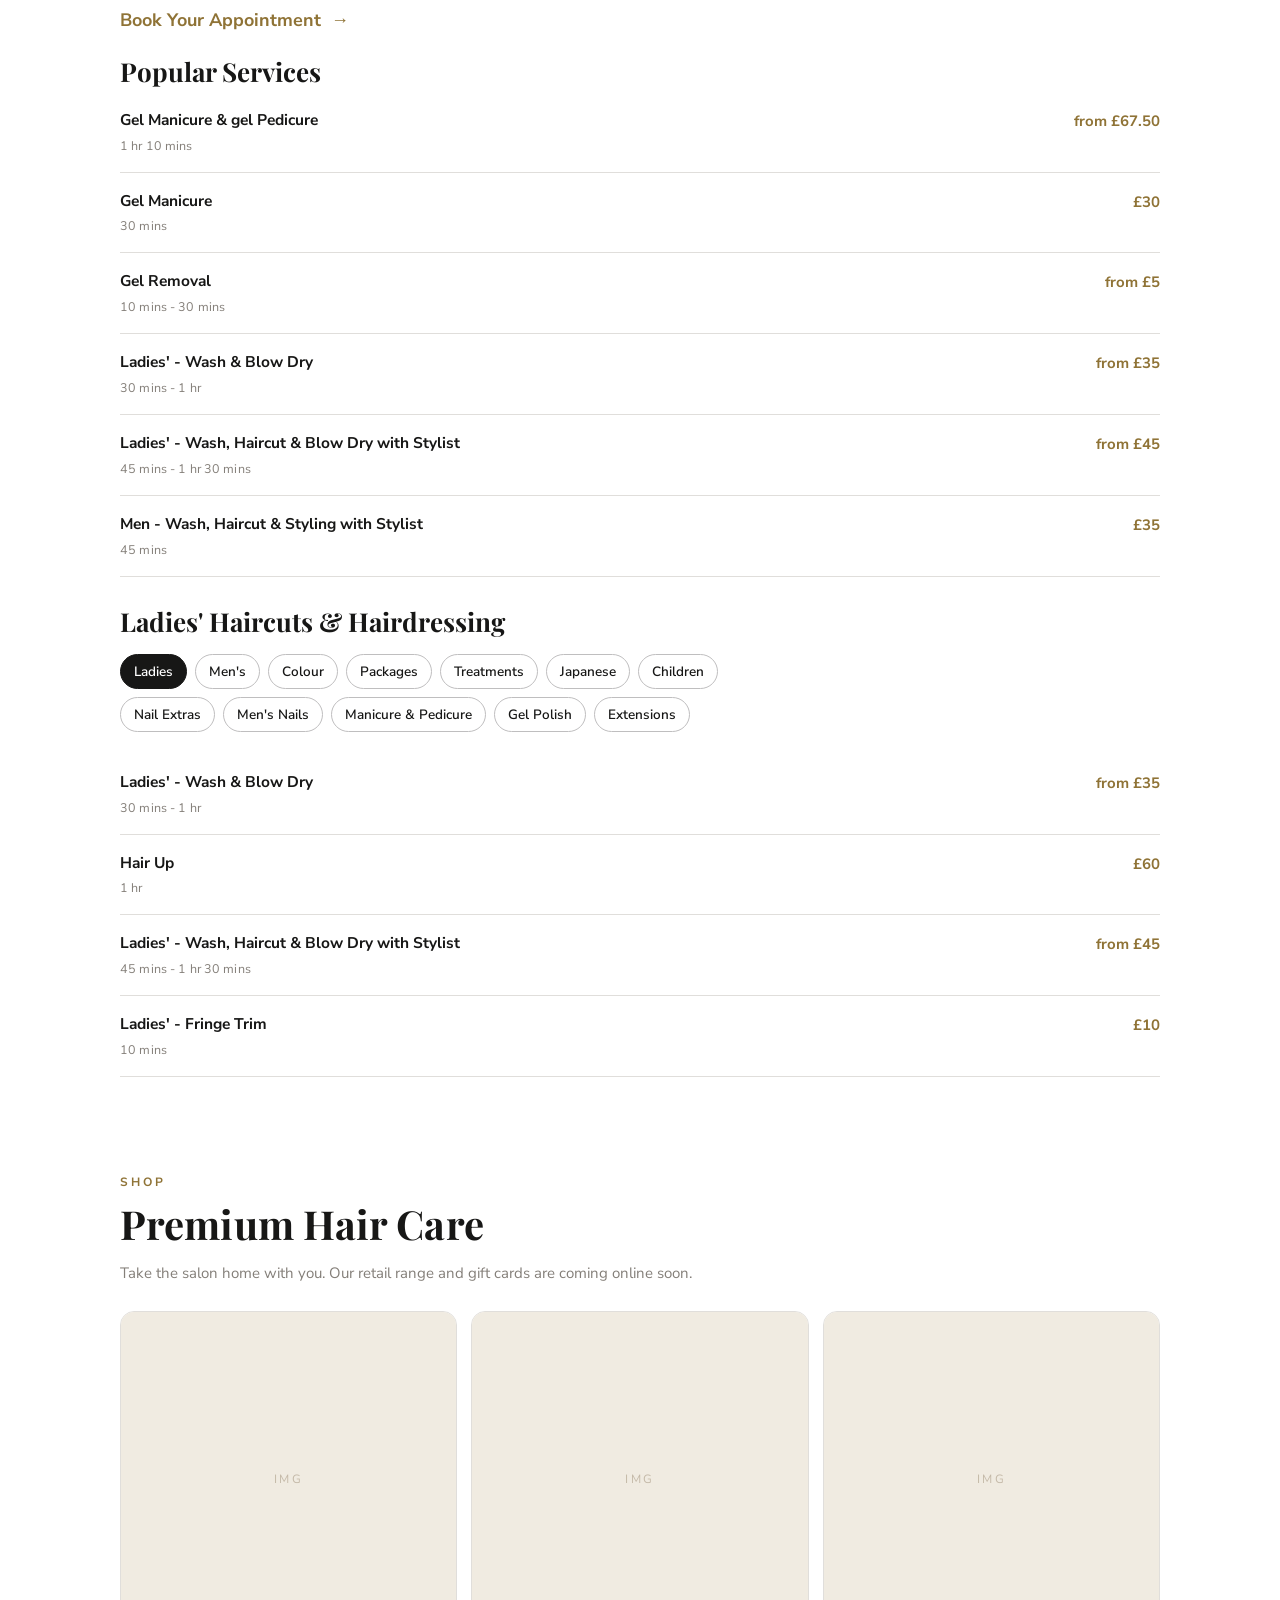
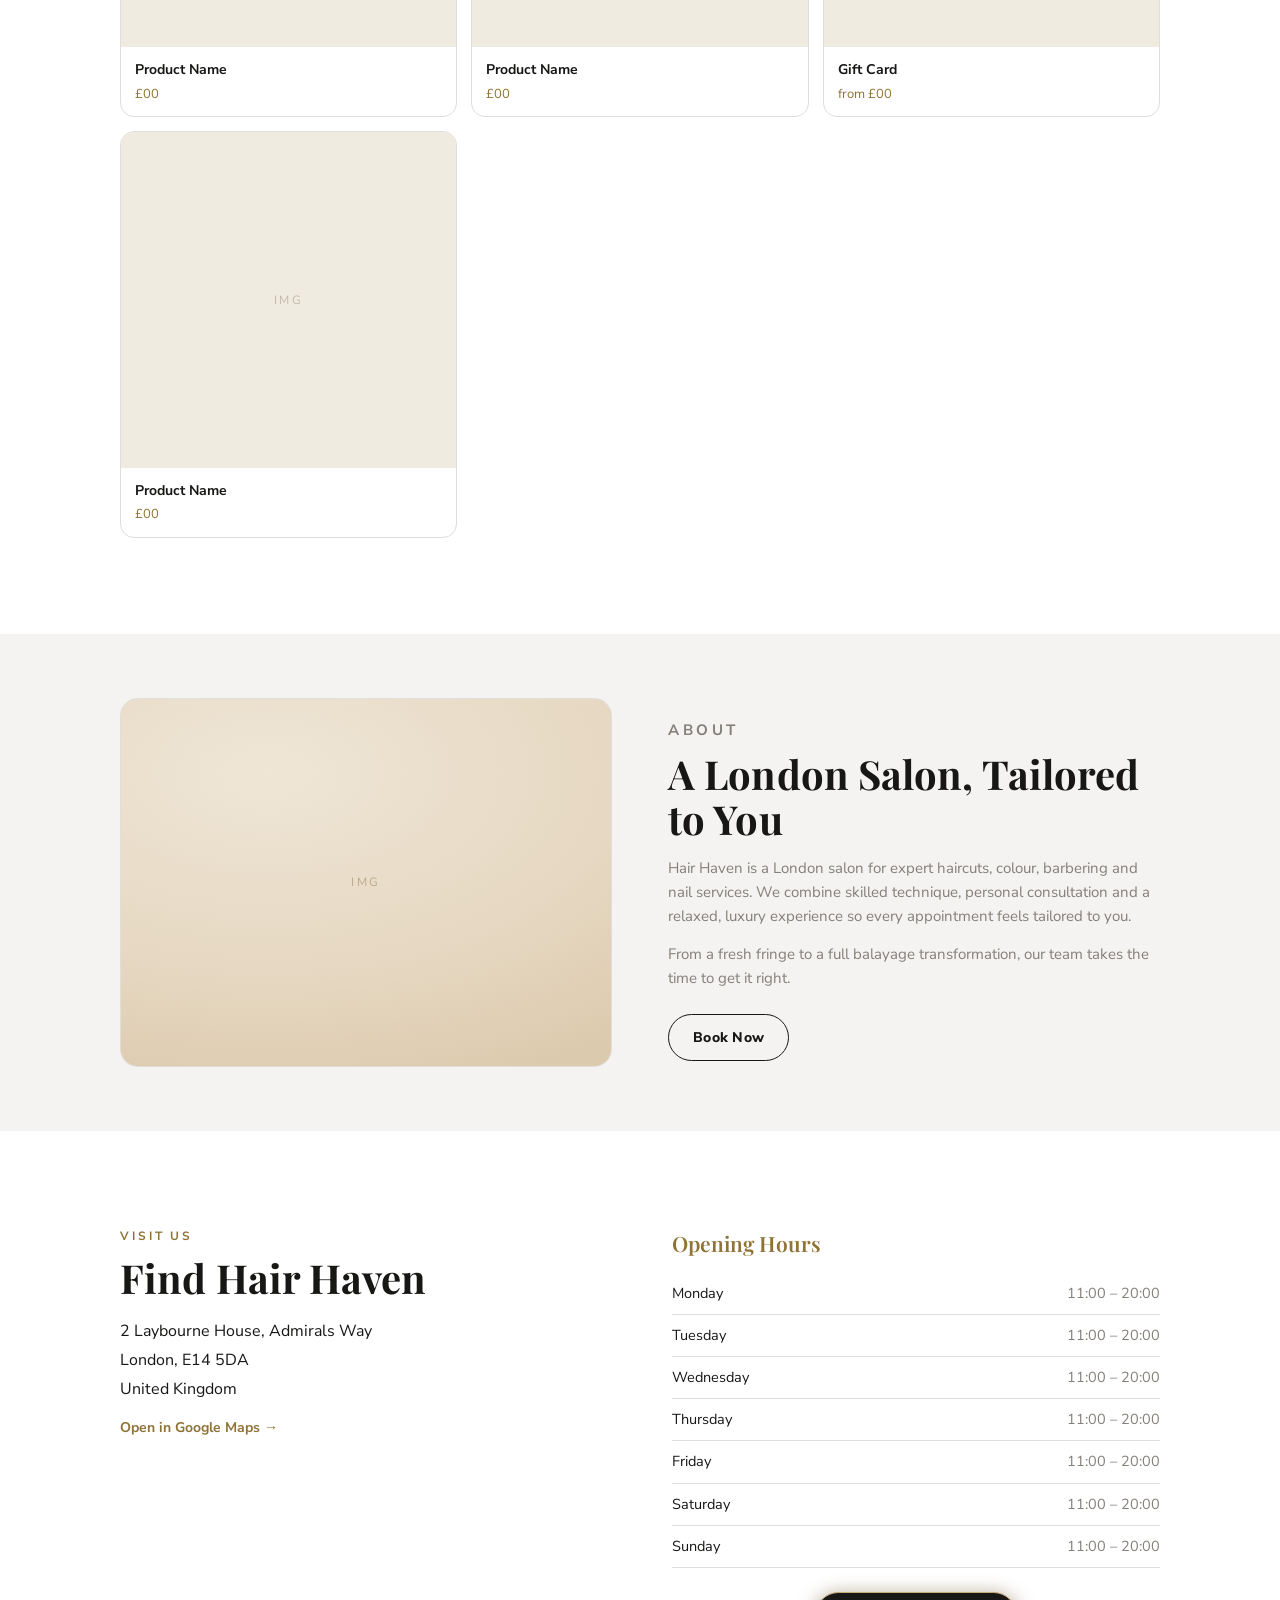
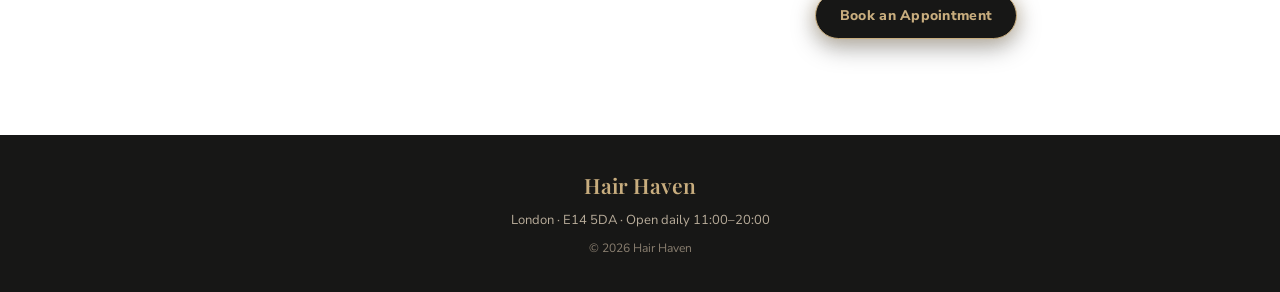
==== commit 5808ff4e: "*" ====
--- a/index.html
+++ b/index.html
@@ -9,7 +9,7 @@
   <link rel="preconnect" href="https://fonts.gstatic.com" crossorigin>
   <link rel="preconnect" href="https://widget.treatwell.co.uk" crossorigin>
   <link href="https://fonts.googleapis.com/css2?family=Playfair+Display:wght@500;600;700&family=Nunito+Sans:wght@400;500;600;700;800&display=swap" rel="stylesheet">
-  <link rel="stylesheet" href="styles.css?v=42">
+  <link rel="stylesheet" href="styles.css?v=61">
 </head>
 <body>
 
@@ -108,53 +108,60 @@
     <div class="wrap">
       <p class="eyebrow">Our Menu</p>
       <h2 class="section__title">Services &amp; Prices</h2>
-      <p class="section__lead">Choose a service, then pick a time. For major colour changes, please book or request a consultation first. Colour prices vary by hair length.</p>
-      <p class="lead-sizes"><strong>S</strong> short · <strong>M</strong> medium · <strong>L</strong> long · <strong>ExL</strong> extra long.</p>
-
-      <!-- 分类选项卡：点一个只显示一类；左右可横向滑动，箭头引导 -->
+      <p class="section__lead">Choose a service, then pick a time. Prices and durations follow our current Treatwell menu. For major colour changes, please book or request a consultation first.</p>
+
+      <div class="section__cta section__cta--services">
+        <button class="booking-text-link booking-text-link--call" type="button" data-hh-call>Call us <span aria-hidden="true">&#8594;</span></button>
+        <button class="booking-text-link" type="button" data-hh-book>Book Your Appointment <span aria-hidden="true">&#8594;</span></button>
+      </div>
+
+      <div class="popular-services" aria-labelledby="popular-services-title">
+        <h3 class="popular-services__title" id="popular-services-title">Popular Services</h3>
+        <ul class="menu popular-services__list">
+          <li class="item"><div class="item__main"><span class="item__name">Gel Manicure &amp; gel Pedicure</span><span class="item__sizes">1 hr 10 mins</span></div><span class="item__price">from £67.50</span></li>
+          <li class="item"><div class="item__main"><span class="item__name">Gel Manicure</span><span class="item__sizes">30 mins</span></div><span class="item__price">£30</span></li>
+          <li class="item"><div class="item__main"><span class="item__name">Gel Removal</span><span class="item__sizes">10 mins - 30 mins</span></div><span class="item__price">from £5</span></li>
+          <li class="item"><div class="item__main"><span class="item__name">Ladies' - Wash &amp; Blow Dry</span><span class="item__sizes">30 mins - 1 hr</span></div><span class="item__price">from £35</span></li>
+          <li class="item"><div class="item__main"><span class="item__name">Ladies' - Wash, Haircut &amp; Blow Dry with Stylist</span><span class="item__sizes">45 mins - 1 hr 30 mins</span></div><span class="item__price">from £45</span></li>
+          <li class="item"><div class="item__main"><span class="item__name">Men - Wash, Haircut &amp; Styling with Stylist</span><span class="item__sizes">45 mins</span></div><span class="item__price">£35</span></li>
+        </ul>
+      </div>
+
+      <h3 class="cat__title cat__title--control" id="activeCategoryTitle">Ladies' Haircuts &amp; Hairdressing</h3>
+
+      <!-- 服务分类：美发与美甲分两行显示 -->
       <div class="chips-wrap">
-        <span class="chips-arrow chips-arrow--left" aria-hidden="true">‹</span>
-        <div class="chips" id="chips" role="tablist">
-          <button class="chip" data-cat="cat-haircuts">Haircuts</button>
+        <div class="chips-row">
+          <div class="chips" role="tablist" aria-label="Hair services">
+          <button class="chip" data-cat="cat-ladies-haircuts">Ladies</button>
+          <button class="chip" data-cat="cat-mens">Men's</button>
           <button class="chip" data-cat="cat-colour">Colour</button>
-          <button class="chip" data-cat="cat-packages">Colour Packages</button>
-          <button class="chip" data-cat="cat-mens">Men's</button>
+          <button class="chip" data-cat="cat-packages">Packages</button>
           <button class="chip" data-cat="cat-treatments">Treatments</button>
-          <button class="chip" data-cat="cat-nails">Nails</button>
+          <button class="chip" data-cat="cat-japanese">Japanese</button>
+          <button class="chip" data-cat="cat-children">Children</button>
+          </div>
         </div>
-        <span class="chips-arrow chips-arrow--right" aria-hidden="true">›</span>
-      </div>
-
-      <!-- Haircuts -->
-      <div class="cat" id="cat-haircuts">
-        <h3 class="cat__title">Haircuts</h3>
-        <ul class="menu">
-          <li class="item"><div class="item__main"><span class="item__name">Ladies — Fringe</span></div><span class="item__price">£10</span></li>
-          <li class="item"><div class="item__main"><span class="item__name">Men's — Dry Cut</span></div><span class="item__price">£28</span></li>
-          <li class="item"><div class="item__main"><span class="item__name">Kids — Boy Haircut <span class="item__meta">(under 12)</span></span></div><span class="item__price">£20</span></li>
-        </ul>
-      </div>
-
-      <!-- Colour -->
-      <div class="cat" id="cat-colour">
-        <h3 class="cat__title">Colour</h3>
-        <ul class="menu">
-          <li class="item"><div class="item__main"><span class="item__name">Full Head Colour</span><span class="item__sizes">S £65 · M £80 · L £95 · ExL £110</span></div><span class="item__price">from £65</span></li>
-          <li class="item"><div class="item__main"><span class="item__name">Full Head Highlights</span><span class="item__sizes">S £100 · M £125 · L £150</span></div><span class="item__price">from £100</span></li>
-          <li class="item"><div class="item__main"><span class="item__name">Full Head Bleach</span><span class="item__sizes">S £90 · M £105 · L £120</span></div><span class="item__price">from £90</span></li>
-          <li class="item"><div class="item__main"><span class="item__name">Balayage</span><span class="item__sizes">M £170 · L £210</span></div><span class="item__price">from £170</span></li>
-        </ul>
-      </div>
-
-      <!-- Colour Packages -->
-      <div class="cat" id="cat-packages">
-        <h3 class="cat__title">Colour Packages</h3>
-        <p class="cat__note">W/B = Wash &amp; Blow-dry · W/C/B = Wash, Cut &amp; Blow-dry</p>
-        <ul class="menu">
-          <li class="item"><div class="item__main"><span class="item__name">Full Head Colour + W/B</span><span class="item__sizes">S £95 · M £115 · L £135</span></div><span class="item__price">from £95</span></li>
-          <li class="item"><div class="item__main"><span class="item__name">Full Head Colour + W/C/B</span><span class="item__sizes">S £105 · M £125 · L £145</span></div><span class="item__price">from £105</span></li>
-          <li class="item"><div class="item__main"><span class="item__name">Add-on — Full Tint Colour</span><span class="item__sizes">S £40 · M £50 · L £60</span></div><span class="item__price">from £40</span></li>
-          <li class="item"><div class="item__main"><span class="item__name">Add-on — Root Colour</span></div><span class="item__price">£30</span></li>
+
+        <div class="chips-row">
+          <div class="chips" role="tablist" aria-label="Nail services">
+          <button class="chip" data-cat="cat-nail-extras">Nail Extras</button>
+          <button class="chip" data-cat="cat-mens-nails">Men's Nails</button>
+          <button class="chip" data-cat="cat-manicures">Manicure &amp; Pedicure</button>
+          <button class="chip" data-cat="cat-gel-polish">Gel Polish</button>
+          <button class="chip" data-cat="cat-extensions">Extensions</button>
+          </div>
+        </div>
+      </div>
+
+      <!-- Ladies' Haircuts & Hairdressing -->
+      <div class="cat" id="cat-ladies-haircuts">
+        <h3 class="cat__title">Ladies' Haircuts &amp; Hairdressing</h3>
+        <ul class="menu">
+          <li class="item"><div class="item__main"><span class="item__name">Ladies' - Wash &amp; Blow Dry</span><span class="item__sizes">30 mins - 1 hr</span></div><span class="item__price">from £35</span></li>
+          <li class="item"><div class="item__main"><span class="item__name">Hair Up</span><span class="item__sizes">1 hr</span></div><span class="item__price">£60</span></li>
+          <li class="item"><div class="item__main"><span class="item__name">Ladies' - Wash, Haircut &amp; Blow Dry with Stylist</span><span class="item__sizes">45 mins - 1 hr 30 mins</span></div><span class="item__price">from £45</span></li>
+          <li class="item"><div class="item__main"><span class="item__name">Ladies' - Fringe Trim</span><span class="item__sizes">10 mins</span></div><span class="item__price">£10</span></li>
         </ul>
       </div>
 
@@ -162,46 +169,143 @@
       <div class="cat" id="cat-mens">
         <h3 class="cat__title">Men's</h3>
         <ul class="menu">
-          <li class="item"><div class="item__main"><span class="item__name">F/Tint + Wash &amp; Cut</span></div><span class="item__price">£70</span></li>
-          <li class="item"><div class="item__main"><span class="item__name">F/Tint Only</span></div><span class="item__price">from £40</span></li>
-          <li class="item"><div class="item__main"><span class="item__name">Dry Cut</span></div><span class="item__price">£28</span></li>
-        </ul>
-      </div>
-
-      <!-- Treatments -->
+          <li class="item"><div class="item__main"><span class="item__name">Dry Haircut</span><span class="item__sizes">30 mins</span></div><span class="item__price">£30</span></li>
+          <li class="item"><div class="item__main"><span class="item__name">Men - Bleaching</span><span class="item__sizes">1 hr 45 mins</span></div><span class="item__price">£70</span></li>
+          <li class="item"><div class="item__main"><span class="item__name">Men - Hair Colouring</span><span class="item__sizes">1 hr - 3 hrs 15 mins</span></div><span class="item__price">from £35</span></li>
+          <li class="item"><div class="item__main"><span class="item__name">Men - Hair Permanent Perm</span><span class="item__sizes">2 hrs 45 mins - 3 hrs 15 mins</span></div><span class="item__price">from £80</span></li>
+          <li class="item"><div class="item__main"><span class="item__name">Men - Permanent Straightening</span><span class="item__sizes">3 hrs</span></div><span class="item__price">£150</span></li>
+          <li class="item"><div class="item__main"><span class="item__name">Men - Wash, Haircut &amp; Styling with Stylist</span><span class="item__sizes">45 mins</span></div><span class="item__price">£35</span></li>
+          <li class="item"><div class="item__main"><span class="item__name">Men - Wash, Haircut &amp; Styling with Style Director</span><span class="item__sizes">45 mins</span></div><span class="item__price">£45</span></li>
+        </ul>
+      </div>
+
+      <!-- Ladies' Hair Colour & Highlights -->
+      <div class="cat" id="cat-colour">
+        <h3 class="cat__title">Ladies' Hair Colour &amp; Highlights</h3>
+        <ul class="menu">
+          <li class="item"><div class="item__main"><span class="item__name">Add on Base colour when having Highlights or Balayage</span><span class="item__sizes">30 mins</span></div><span class="item__price">from £30</span></li>
+          <li class="item"><div class="item__main"><span class="item__name">Toner</span><span class="item__sizes">20 mins</span></div><span class="item__price">from £45</span></li>
+          <li class="item"><div class="item__main"><span class="item__name">Root Tint Colour</span><span class="item__sizes">1 hr 45 mins</span></div><span class="item__price">£55</span></li>
+          <li class="item"><div class="item__main"><span class="item__name">Full Head Colour</span><span class="item__sizes">45 mins - 1 hr</span></div><span class="item__price">from £65</span></li>
+          <li class="item"><div class="item__main"><span class="item__name">Root Bleach</span><span class="item__sizes">1 hr</span></div><span class="item__price">£75</span></li>
+          <li class="item"><div class="item__main"><span class="item__name">Full Head Bleach</span><span class="item__sizes">1 hr - 1 hr 30 mins</span></div><span class="item__price">from £90</span></li>
+          <li class="item"><div class="item__main"><span class="item__name">T-Section Highlights</span><span class="item__sizes">45 mins</span></div><span class="item__price">from £60</span></li>
+          <li class="item"><div class="item__main"><span class="item__name">Half Head Highlights</span><span class="item__sizes">1 hr - 1 hr 15 mins</span></div><span class="item__price">from £80</span></li>
+          <li class="item"><div class="item__main"><span class="item__name">Full Head Highlights</span><span class="item__sizes">1 hr 15 mins - 1 hr 30 mins</span></div><span class="item__price">from £100</span></li>
+          <li class="item"><div class="item__main"><span class="item__name">Balayage</span><span class="item__sizes">1 hr 30 mins</span></div><span class="item__price">from £180</span></li>
+        </ul>
+      </div>
+
+      <!-- Ladies' Hair Colour & Highlights Packages -->
+      <div class="cat" id="cat-packages">
+        <h3 class="cat__title">Ladies' Hair Colour &amp; Highlights Packages</h3>
+        <ul class="menu">
+          <li class="item"><div class="item__main"><span class="item__name">Add On - Colour</span><span class="item__sizes">30 mins</span></div><span class="item__price">£30</span></li>
+          <li class="item"><div class="item__main"><span class="item__name">Add On - Full Tint Colour</span><span class="item__sizes">1 hr 30 mins</span></div><span class="item__price">from £40</span></li>
+          <li class="item"><div class="item__main"><span class="item__name">Root Colour + Wash &amp; Blow Dry</span><span class="item__sizes">2 hrs - 2 hrs 15 mins</span></div><span class="item__price">from £80</span></li>
+          <li class="item"><div class="item__main"><span class="item__name">Root Colour + Wash, Haircut &amp; Blow Dry</span><span class="item__sizes">2 hrs 15 mins - 2 hrs 30 mins</span></div><span class="item__price">from £90</span></li>
+          <li class="item"><div class="item__main"><span class="item__name">Full Head Colour + Wash &amp; Blow Dry</span><span class="item__sizes">2 hrs - 2 hrs 30 mins</span></div><span class="item__price">from £95</span></li>
+          <li class="item"><div class="item__main"><span class="item__name">Full Head Colour + Wash, Haircut &amp; Blow Dry</span><span class="item__sizes">2 hrs 15 mins - 2 hrs 45 mins</span></div><span class="item__price">from £105</span></li>
+          <li class="item"><div class="item__main"><span class="item__name">T-Section Highlights + Toner + Wash &amp; Blow Dry</span><span class="item__sizes">2 hrs 15 mins - 2 hrs 45 mins</span></div><span class="item__price">from £115</span></li>
+          <li class="item"><div class="item__main"><span class="item__name">T-Section Highlights + Toner + Wash, Haircut &amp; Blow Dry</span><span class="item__sizes">2 hrs 15 mins - 2 hrs 45 mins</span></div><span class="item__price">from £120</span></li>
+          <li class="item"><div class="item__main"><span class="item__name">Half Head Highlights + Toner + Wash &amp; Blow Dry</span><span class="item__sizes">2 hrs 30 mins - 3 hrs 15 mins</span></div><span class="item__price">from £130</span></li>
+          <li class="item"><div class="item__main"><span class="item__name">Half Head Highlights + Toner + Wash, Haircut &amp; Blow Dry</span><span class="item__sizes">2 hrs 30 mins - 3 hrs 15 mins</span></div><span class="item__price">from £135</span></li>
+          <li class="item"><div class="item__main"><span class="item__name">Full Head Highlights + Toner + Wash &amp; Blow Dry</span><span class="item__sizes">3 hrs - 3 hrs 30 mins</span></div><span class="item__price">from £145</span></li>
+          <li class="item"><div class="item__main"><span class="item__name">Full Head Highlights + Toner + Wash, Haircut &amp; Blow Dry</span><span class="item__sizes">3 hrs 15 mins - 3 hrs 30 mins</span></div><span class="item__price">from £150</span></li>
+          <li class="item"><div class="item__main"><span class="item__name">Balayage + Toner + Wash &amp; Blow Dry</span><span class="item__sizes">3 hrs 15 mins - 3 hrs 30 mins</span></div><span class="item__price">from £245</span></li>
+          <li class="item"><div class="item__main"><span class="item__name">Balayage + Toner + Wash, Haircut &amp; Blow Dry</span><span class="item__sizes">3 hrs 45 mins</span></div><span class="item__price">from £250</span></li>
+        </ul>
+      </div>
+
+      <!-- Hair Treatments -->
       <div class="cat" id="cat-treatments">
-        <h3 class="cat__title">Treatments</h3>
-        <ul class="menu">
-          <li class="item"><div class="item__main"><span class="item__name">Scalp &amp; Hair Treatment Set</span></div><span class="item__price">£50</span></li>
-          <li class="item"><div class="item__main"><span class="item__name">Scalp Treatment</span></div><span class="item__price">£30</span></li>
-        </ul>
-      </div>
-
-      <!-- Nails -->
-      <div class="cat" id="cat-nails">
-        <h3 class="cat__title">Nails</h3>
-        <ul class="menu">
-          <li class="item"><div class="item__main"><span class="item__name">Full Set — Acrylic &amp; Gel Polish</span><span class="item__sizes">from · 60 min</span></div><span class="item__price">£50</span></li>
-          <li class="item"><div class="item__main"><span class="item__name">Full Set — Biab &amp; Gel Polish</span><span class="item__sizes">60 min</span></div><span class="item__price">£55</span></li>
-          <li class="item"><div class="item__main"><span class="item__name">Full Set — Ombre</span><span class="item__sizes">from · 60 min</span></div><span class="item__price">£50</span></li>
-          <li class="item"><div class="item__main"><span class="item__name">Acrylic Infill — Acrylic &amp; Gel Polish</span><span class="item__sizes">50 min</span></div><span class="item__price">£45</span></li>
-          <li class="item"><div class="item__main"><span class="item__name">Full Manicure — Gel Polish with Biab</span><span class="item__sizes">35 min</span></div><span class="item__price">£45</span></li>
-          <li class="item"><div class="item__main"><span class="item__name">Express Gel Polish with Biab</span><span class="item__sizes">30 min</span></div><span class="item__price">£40</span></li>
-          <li class="item"><div class="item__main"><span class="item__name">Full Manicure with Gel Polish</span><span class="item__sizes">30 min</span></div><span class="item__price">£30</span></li>
-          <li class="item"><div class="item__main"><span class="item__name">Express Gel Polish <span class="item__meta">(file &amp; polish)</span></span><span class="item__sizes">20 min</span></div><span class="item__price">£25</span></li>
-          <li class="item"><div class="item__main"><span class="item__name">Cat Eye / Chrome</span></div><span class="item__price">£10</span></li>
-          <li class="item"><div class="item__main"><span class="item__name">Add-on — French Tip &amp; Nail Art</span><span class="item__sizes">from</span></div><span class="item__price">£10</span></li>
-          <li class="item"><div class="item__main"><span class="item__name">Add-on — Soak Off for Acrylic</span><span class="item__sizes">10 min</span></div><span class="item__price">£15</span></li>
-          <li class="item"><div class="item__main"><span class="item__name">Add-on — Soak Off Gel</span><span class="item__sizes">10 min</span></div><span class="item__price">£12</span></li>
-          <li class="item"><div class="item__main"><span class="item__name">Add-on — Nail Repair</span><span class="item__sizes">from</span></div><span class="item__price">£5</span></li>
-        </ul>
-      </div>
-
-      <div class="section__cta">
-        <button class="btn btn--gold btn--lg btn--noglow" data-hh-book>Book Your Appointment</button>
-      </div>
-
-      <p class="fineprint fineprint--center">Prices are indicative and confirmed at the time of booking. A consultation may be recommended for colour services.</p>
+        <h3 class="cat__title">Hair Treatments</h3>
+        <ul class="menu">
+          <li class="item"><div class="item__main"><span class="item__name">Hair Repair Treatment</span><span class="item__sizes">30 mins - 40 mins</span></div><span class="item__price">from £30</span></li>
+          <li class="item"><div class="item__main"><span class="item__name">Ladies' Permanent Perm</span><span class="item__sizes">1 hr 30 mins</span></div><span class="item__price">£120</span></li>
+          <li class="item"><div class="item__main"><span class="item__name">Permanent Hair Straightening</span><span class="item__sizes">3 hrs 30 mins</span></div><span class="item__price">£250</span></li>
+        </ul>
+      </div>
+
+      <!-- Japanese Style - Haircuts & Hairdressing -->
+      <div class="cat" id="cat-japanese">
+        <h3 class="cat__title">Japanese Style - Haircuts &amp; Hairdressing</h3>
+        <ul class="menu">
+          <li class="item"><div class="item__main"><span class="item__name">Wash &amp; Style</span><span class="item__sizes">45 mins - 1 hr 15 mins</span></div><span class="item__price">from £50</span></li>
+          <li class="item"><div class="item__main"><span class="item__name">Ladies' - Wash, Haircut &amp; Style</span><span class="item__sizes">1 hr - 1 hr 45 mins</span></div><span class="item__price">from £55</span></li>
+          <li class="item"><div class="item__main"><span class="item__name">Men Wash Cut &amp; Style</span><span class="item__sizes">1 hr</span></div><span class="item__price">£45</span></li>
+        </ul>
+      </div>
+
+      <!-- Children - Haircuts & Hairdressing -->
+      <div class="cat" id="cat-children">
+        <h3 class="cat__title">Children - Haircuts &amp; Hairdressing</h3>
+        <ul class="menu">
+          <li class="item"><div class="item__main"><span class="item__name">Girl Hair Cut <span class="item__meta">(Under 12 Years Old)</span></span><span class="item__sizes">30 mins - 45 mins</span></div><span class="item__price">from £25</span></li>
+          <li class="item"><div class="item__main"><span class="item__name">Boy's Haircut <span class="item__meta">(Under 12 Years Old)</span></span><span class="item__sizes">30 mins</span></div><span class="item__price">from £20</span></li>
+        </ul>
+      </div>
+
+      <!-- Nail Extras -->
+      <div class="cat" id="cat-nail-extras">
+        <h3 class="cat__title">Nail Extras</h3>
+        <ul class="menu">
+          <li class="item"><div class="item__main"><span class="item__name">Add On - Spa Pedicure: Milk &amp; Rose</span><span class="item__sizes">10 mins</span></div><span class="item__price">£5</span></li>
+          <li class="item"><div class="item__main"><span class="item__name">Nail Repair</span><span class="item__sizes">10 mins</span></div><span class="item__price">£5</span></li>
+          <li class="item"><div class="item__main"><span class="item__name">Gel Removal</span><span class="item__sizes">10 mins - 30 mins</span></div><span class="item__price">from £5</span></li>
+          <li class="item"><div class="item__main"><span class="item__name">Nail Designs</span><span class="item__sizes">10 mins</span></div><span class="item__price">£10</span></li>
+          <li class="item"><div class="item__main"><span class="item__name">Acrylic Removal</span><span class="item__sizes">10 mins</span></div><span class="item__price">£15</span></li>
+        </ul>
+      </div>
+
+      <!-- Men's Manicures & Pedicures -->
+      <div class="cat" id="cat-mens-nails">
+        <h3 class="cat__title">Men's Manicures &amp; Pedicures</h3>
+        <ul class="menu">
+          <li class="item"><div class="item__main"><span class="item__name">Men's Manicure</span><span class="item__sizes">20 mins</span></div><span class="item__price">£20</span></li>
+          <li class="item"><div class="item__main"><span class="item__name">Men's Pedicure</span><span class="item__sizes">30 mins</span></div><span class="item__price">£35</span></li>
+          <li class="item"><div class="item__main"><span class="item__name">Men's Manicure &amp; Pedicure</span><span class="item__sizes">1 hr</span></div><span class="item__price">£55</span></li>
+        </ul>
+      </div>
+
+      <!-- Manicures & Pedicures -->
+      <div class="cat" id="cat-manicures">
+        <h3 class="cat__title">Manicures &amp; Pedicures</h3>
+        <ul class="menu">
+          <li class="item"><div class="item__main"><span class="item__name">Regular Polish Change</span><span class="item__sizes">10 mins</span></div><span class="item__price">£15</span></li>
+          <li class="item"><div class="item__main"><span class="item__name">Regular Manicure with Regular Polish</span><span class="item__sizes">20 mins</span></div><span class="item__price">£20</span></li>
+          <li class="item"><div class="item__main"><span class="item__name">Full Manicure &amp; Full Pedicure with Regular Polish</span><span class="item__sizes">1 hr</span></div><span class="item__price">£55</span></li>
+          <li class="item"><div class="item__main"><span class="item__name">Gel Pedicure</span><span class="item__sizes">35 mins</span></div><span class="item__price">£45</span></li>
+          <li class="item"><div class="item__main"><span class="item__name">Regular Pedicure with Regular Polish</span><span class="item__sizes">30 mins</span></div><span class="item__price">£35</span></li>
+        </ul>
+      </div>
+
+      <!-- Gel Polish -->
+      <div class="cat" id="cat-gel-polish">
+        <h3 class="cat__title">Gel Polish</h3>
+        <ul class="menu">
+          <li class="item"><div class="item__main"><span class="item__name">Express Gel Polish</span><span class="item__sizes">15 mins</span></div><span class="item__price">£25</span></li>
+          <li class="item"><div class="item__main"><span class="item__name">File &amp; Gel Polish</span><span class="item__sizes">20 mins</span></div><span class="item__price">£25</span></li>
+          <li class="item"><div class="item__main"><span class="item__name">Gel Manicure</span><span class="item__sizes">30 mins</span></div><span class="item__price">£30</span></li>
+          <li class="item"><div class="item__main"><span class="item__name">Gel Manicure &amp; gel Pedicure</span><span class="item__sizes">1 hr 10 mins</span></div><span class="item__price">from £67.50</span></li>
+        </ul>
+      </div>
+
+      <!-- Nail Extensions -->
+      <div class="cat" id="cat-extensions">
+        <h3 class="cat__title">Nail Extensions</h3>
+        <ul class="menu">
+          <li class="item"><div class="item__main"><span class="item__name">Acrylic Two Big Toes Infills</span><span class="item__sizes">10 mins</span></div><span class="item__price">£8</span></li>
+          <li class="item"><div class="item__main"><span class="item__name">Acrylic Two Big Toes Extensions</span><span class="item__sizes">10 mins</span></div><span class="item__price">£10</span></li>
+          <li class="item"><div class="item__main"><span class="item__name">Ombré Infills</span><span class="item__sizes">50 mins</span></div><span class="item__price">£45</span></li>
+          <li class="item"><div class="item__main"><span class="item__name">Infills Acrylic &amp; Gel Polish</span><span class="item__sizes">50 mins</span></div><span class="item__price">£45</span></li>
+          <li class="item"><div class="item__main"><span class="item__name">Infills BIAB &amp; Gel Polish</span><span class="item__sizes">1 hr</span></div><span class="item__price">£50</span></li>
+          <li class="item"><div class="item__main"><span class="item__name">Full Set Ombré Extensions</span><span class="item__sizes">1 hr</span></div><span class="item__price">£50</span></li>
+          <li class="item"><div class="item__main"><span class="item__name">Full Set Acrylic &amp; Gel Polish Extensions</span><span class="item__sizes">1 hr</span></div><span class="item__price">£50</span></li>
+          <li class="item"><div class="item__main"><span class="item__name">Full Set BIAB &amp; Gel Polish Extensions</span><span class="item__sizes">1 hr</span></div><span class="item__price">£55</span></li>
+        </ul>
+      </div>
+
     </div>
   </section>
 
@@ -215,8 +319,8 @@
         <div class="shop-card"><div class="shop-card__img" data-img="product"></div><div class="shop-card__body"><span class="shop-card__name">Product Name</span><span class="shop-card__price">£00</span></div></div>
         <div class="shop-card"><div class="shop-card__img" data-img="product"></div><div class="shop-card__body"><span class="shop-card__name">Product Name</span><span class="shop-card__price">£00</span></div></div>
         <div class="shop-card"><div class="shop-card__img" data-img="product"></div><div class="shop-card__body"><span class="shop-card__name">Gift Card</span><span class="shop-card__price">from £00</span></div></div>
-      </div>
-      <p class="fineprint">Shop coming soon</p>
+        <div class="shop-card"><div class="shop-card__img" data-img="product"></div><div class="shop-card__body"><span class="shop-card__name">Product Name</span><span class="shop-card__price">£00</span></div></div>
+      </div>
       <!-- 占位板块，日后接 SumUp 付款链接 / 在线商店。 -->
     </div>
   </section>
@@ -259,7 +363,7 @@
           <li><span>Saturday</span><span>11:00 – 20:00</span></li>
           <li><span>Sunday</span><span>11:00 – 20:00</span></li>
         </ul>
-        <button class="btn btn--gold" data-hh-book>Book an Appointment</button>
+        <button class="btn btn--gold contact__book" data-hh-book>Book an Appointment</button>
       </div>
     </div>
   </section>
@@ -298,6 +402,20 @@
         <button class="booking-fallback__retry" id="bookingRetry" type="button">Try again</button>
       </section>
     </div>
+  </div>
+
+  <div class="call-modal" id="callModal" role="dialog" aria-modal="true" aria-labelledby="callModalTitle" aria-hidden="true">
+    <div class="call-modal__backdrop" data-hh-call-close></div>
+    <section class="call-modal__panel">
+      <button class="booking-modal__close" type="button" data-hh-call-close aria-label="Close">✕</button>
+      <div class="call-modal__content">
+        <p class="call-modal__eyebrow">Hair Haven</p>
+        <h2 class="call-modal__title" id="callModalTitle">Call us</h2>
+        <a class="call-modal__number" href="tel:+442046371102">020 4637 1102</a>
+        <button class="call-modal__copy" id="callCopyButton" type="button">Copy number</button>
+        <p class="call-modal__status" id="callCopyStatus" aria-live="polite"></p>
+      </div>
+    </section>
   </div>
 
   <!-- ============ 优惠券弹层 ============ -->
--- a/styles.css
+++ b/styles.css
@@ -99,9 +99,9 @@
 /* ============================================================
    预订浮层（Treatwell 官方预约页优先，保底页仅在失败时出现）
    ============================================================ */
-.booking-modal{ position:fixed; inset:0; z-index:200; display:none; }
-.booking-modal.open{ display:block; }
-.booking-modal__backdrop{ position:absolute; inset:0; background:rgba(15,12,10,.55); -webkit-backdrop-filter:blur(2px); backdrop-filter:blur(2px); }
+.booking-modal,.call-modal{ position:fixed; inset:0; z-index:200; display:none; }
+.booking-modal.open,.call-modal.open{ display:block; }
+.booking-modal__backdrop,.call-modal__backdrop{ position:absolute; inset:0; background:rgba(15,12,10,.55); -webkit-backdrop-filter:blur(2px); backdrop-filter:blur(2px); }
 .booking-modal__panel{
   position:absolute; left:50%; top:50%; transform:translate(-50%,-50%);
   width:min(480px,94vw); height:min(86vh,880px);
@@ -141,6 +141,22 @@
   font:inherit; font-size:13px; font-weight:700; text-decoration:underline; cursor:pointer;
 }
 .booking-fallback__retry:hover{ color:var(--ink); }
+.call-modal__panel{
+  position:absolute; left:50%; top:50%; transform:translate(-50%,-50%);
+  width:min(420px,94vw); padding:44px 34px 34px; border-radius:18px;
+  background:#fff; box-shadow:0 24px 70px rgba(0,0,0,.45);
+}
+.call-modal__content{ text-align:center; }
+.call-modal__eyebrow{ margin:0 0 12px; color:var(--gold-ink); font-size:11px; font-weight:800; letter-spacing:.18em; text-transform:uppercase; }
+.call-modal__title{ margin:0; font-family:var(--serif); font-size:30px; line-height:1.12; color:var(--ink); }
+.call-modal__number{ display:block; margin:22px 0 18px; color:var(--gold-ink); font:700 24px/1.2 var(--sans); letter-spacing:.04em; text-decoration:none; }
+.call-modal__number:hover{ color:var(--gold-deep); }
+.call-modal__copy{
+  min-height:44px; padding:0 20px; border:0; border-radius:999px; background:var(--ink); color:var(--gold-hi);
+  font:800 14px var(--sans); cursor:pointer;
+}
+.call-modal__copy:hover{ background:#000; }
+.call-modal__status{ min-height:18px; margin:10px 0 0; color:var(--muted); font-size:12px; }
 
 /* ============================================================
    NAV
@@ -209,7 +225,7 @@
 }
 /* 黑色蒙层悬浮在图片上（保留黑底质感 + 透明度，确保文字可读） */
 .hero__overlay{ position:absolute; inset:0; background:linear-gradient(180deg, rgba(23,23,22,.62) 0%, rgba(23,23,22,.72) 45%, rgba(23,23,22,.85) 100%); }
-.hero__content{ position:relative; z-index:2; padding:40px 24px; max-width:720px; margin:0 auto; text-align:center; color:#fff; }
+.hero__content{ position:relative; z-index:2; padding:40px 24px; max-width:720px; margin:0 auto; text-align:center; color:#fff; transform:translateY(5vh); }
 .hero__eyebrow{ font-size:14px; letter-spacing:.24em; text-transform:uppercase; color:var(--gold-hi); margin-bottom:18px; font-weight:800; line-height:1.9; }
 .hero__title{ font-family:var(--serif); font-weight:700; font-size:45px; line-height:1.05; letter-spacing:.3px; color:#fff; }
 .hero__sub{ margin:20px auto 30px; font-size:18px; font-weight:500; line-height:1.5; color:#f0e9de; max-width:460px; }
@@ -219,7 +235,18 @@
    SECTION 通用
    ============================================================ */
 .section{ padding:64px 0; }
+.section#services{ padding-bottom:0; }
 .section__cta{ margin-top:24px; text-align:center; }
+.section__cta--services{ margin-top:20px; text-align:left; }
+.booking-text-link{
+  appearance:none; padding:0; border:0; background:transparent; color:var(--gold-ink);
+  font:700 18px/1.4 var(--sans); cursor:pointer; text-align:left;
+  text-decoration:none;
+}
+.booking-text-link span{ display:inline-block; margin-left:5px; transition:transform .2s ease; }
+.booking-text-link:hover{ color:var(--gold-deep); }
+.booking-text-link:hover span{ transform:translateX(4px); }
+.booking-text-link--call{ display:block; margin:0 0 8px; }
 /* 服务区底部小字：居中、紧贴按钮下方、行距收紧 */
 .fineprint--center{ text-align:center; max-width:460px; margin:4px auto 0; line-height:1.35; }
 /* 服务区顶部预订入口：按钮 + 紧贴其下的小字 */
@@ -228,44 +255,54 @@
 .fineprint{ margin-top:26px; font-size:12.5px; color:var(--muted); }
 
 /* ---------- 分类选项卡 ---------- */
-.chips-wrap{ position:relative; margin-bottom:2px; }
+.cat__title.cat__title--control{ margin:30px 0 18px; }
+.chips-wrap{ display:grid; gap:8px; margin:0 0 2px; }
+.chips-row{ position:relative; min-width:0; }
 .chips{
-  display:flex; gap:8px; overflow-x:auto; padding:22px 0 6px;
+  display:flex; gap:8px; overflow-x:auto; padding:0;
   -webkit-overflow-scrolling:touch; scrollbar-width:none;
 }
 .chips::-webkit-scrollbar{ display:none; }
-/* 横向滑动引导：边缘渐隐 + 箭头（随滑动位置显隐） */
-.chips-wrap::before, .chips-wrap::after{
-  content:''; position:absolute; top:22px; bottom:6px; width:42px; z-index:2; pointer-events:none; opacity:0; transition:opacity .2s;
-}
-.chips-wrap::before{ left:0; background:linear-gradient(to right, var(--bg) 22%, transparent); }
-.chips-wrap::after{ right:0; background:linear-gradient(to left, var(--bg) 22%, transparent); }
-.chips-wrap.more-left::before{ opacity:1; }
-.chips-wrap.more-right::after{ opacity:1; }
-.chips-arrow{
-  position:absolute; top:22px; bottom:6px; display:flex; align-items:center;
-  z-index:3; font-size:28px; line-height:1; color:var(--gold-ink); font-weight:700;
-  pointer-events:none; opacity:0; transition:opacity .2s, color .15s; cursor:pointer;
-  -webkit-user-select:none; user-select:none;
-}
-.chips-arrow:active{ color:var(--gold); }
-.chips-arrow--left{ left:0; padding:0 14px 0 2px; }
-.chips-arrow--right{ right:0; padding:0 2px 0 14px; }
-.chips-wrap.more-left .chips-arrow--left{ opacity:1; pointer-events:auto; }
-.chips-wrap.more-right .chips-arrow--right{ opacity:1; pointer-events:auto; }
 .chip{
-  flex:0 0 auto; padding:11px 21px; border:1px solid var(--gray); border-radius:999px;
-  background:#fff; font-size:14.5px; font-weight:600; color:var(--ink);
+  flex:0 0 auto; padding:7px 13px; border:1px solid var(--gray); border-radius:999px;
+  background:#fff; font-size:13.5px; font-weight:600; color:var(--ink);
   cursor:pointer; font-family:var(--sans);
 }
 .chip:hover{ border-color:var(--gold); color:var(--gold-ink); }
 .chip.active{ background:var(--ink); color:#fff; border-color:var(--ink); }
 
+@media (max-width:819px){
+  #services{ padding-bottom:0; }
+  #services .menu.menu--scroll{
+    max-height:none;
+    overflow:visible;
+    -webkit-mask-image:none;
+    mask-image:none;
+  }
+  #services .cat{ min-height:0; }
+  .chips-row::before,
+  .chips-row::after{
+    content:""; position:absolute; top:0; bottom:0; width:28px; z-index:1;
+    opacity:0; pointer-events:none; transition:opacity .18s ease;
+  }
+  .chips-row::before{ left:0; background:linear-gradient(90deg,var(--bg),rgba(255,255,255,0)); }
+  .chips-row::after{ right:0; background:linear-gradient(270deg,var(--bg),rgba(255,255,255,0)); }
+  .chips-row--has-left::before,
+  .chips-row--has-right::after{ opacity:1; }
+}
+
+/* ---------- 热门服务 ---------- */
+.popular-services{ margin-top:22px; }
+.popular-services__title{
+  font-family:var(--serif); font-size:26px; font-weight:700; line-height:1.12; margin-bottom:6px;
+  color:var(--ink);
+}
+
 /* ---------- 服务菜单（分类切换：一次只显示一类） ---------- */
-/* 固定内容区高度：切换分类时整块高度不变，下方预订按钮不再跳动 */
-.cat{ display:none; padding-top:12px; scroll-margin-top:80px; min-height:415px; }
+.cat{ display:none; padding-top:20px; scroll-margin-top:80px; min-height:0; }
 .cat.active{ display:block; }
-.cat__title{ font-family:var(--serif); font-size:23px; font-weight:600; margin-bottom:4px; color:var(--gold-ink); }
+.cat__title{ font-family:var(--serif); font-size:26px; font-weight:700; line-height:1.12; margin-bottom:6px; color:var(--ink); white-space:nowrap; }
+.cat .cat__title{ display:none; }
 .cat__note{ font-size:12.5px; color:var(--muted); margin-bottom:8px; }
 .menu{ list-style:none; }
 /* 仅当项目超出时才固定高度 + 内部滚动 + 底部渐隐；能正常显示的分类不做滚动容器，不拦截整页滑动 */
@@ -283,6 +320,9 @@
 .item__meta{ font-weight:400; color:var(--muted); }
 .item__sizes{ font-size:12.5px; color:var(--muted); letter-spacing:.01em; }
 .item__price{ font-size:15px; font-weight:700; color:var(--gold-ink); white-space:nowrap; padding-top:1px; }
+.item--bookable{ cursor:pointer; }
+.item--bookable:hover .item__name{ color:var(--gold-ink); }
+.item--bookable:focus-visible{ outline:2px solid var(--gold); outline-offset:3px; border-radius:4px; }
 
 /* ============================================================
    OFFERS（暖白色带，与白色主背景区分）
@@ -306,7 +346,7 @@
 .ticket-grid{ display:grid; grid-template-columns:1fr; gap:14px; margin-top:26px; }
 .ticket{
   display:flex; align-items:stretch; width:100%; text-align:left; cursor:pointer;
-  background:transparent; border:none; padding:0; font-family:var(--sans);
+  position:relative; background:transparent; border:none; padding:0; font-family:var(--sans);
 }
 .ticket__stub{
   flex:0 0 100px; display:flex; flex-direction:column; align-items:center; justify-content:center;
@@ -320,12 +360,6 @@
   border-radius:0 14px 14px 0; padding:16px 18px; display:flex; flex-direction:column; gap:5px; justify-content:center;
   position:relative; transition:border-color .2s;
 }
-.ticket__body::before, .ticket__body::after{
-  content:''; position:absolute; left:-8px; width:15px; height:15px; border-radius:50%;
-  background:var(--surface);
-}
-.ticket__body::before{ top:-8px; }
-.ticket__body::after{ bottom:-8px; }
 .ticket__tag{ font-size:11px; letter-spacing:.12em; text-transform:uppercase; color:var(--gold-ink); font-weight:800; }
 .ticket__title{ font-family:var(--serif); font-size:19px; font-weight:600; color:var(--ink); }
 .ticket__cta{ font-size:13px; font-weight:700; color:var(--gold-ink); margin-top:2px; }
@@ -407,6 +441,7 @@
 .hours li{ display:flex; justify-content:space-between; padding:9px 0; border-bottom:1px solid var(--line); font-size:14.5px; }
 .hours li span:first-child{ color:var(--ink); }
 .hours li span:last-child{ color:var(--muted); }
+.contact__book{ display:flex; width:fit-content; margin-left:auto; margin-right:auto; }
 
 /* ============================================================
    FOOTER（黑底金字，收束整站，重申黑金）
@@ -430,6 +465,7 @@
   .nav__toggle{ display:none; }
 
   .hero__media[data-img]{ background-image:url("images/hero-desktop.jpg"); }
+  .hero__content{ transform:translateY(3vh); }
   .hero__title{ font-size:60px; }
   .hero__sub{ font-size:20px; }
 
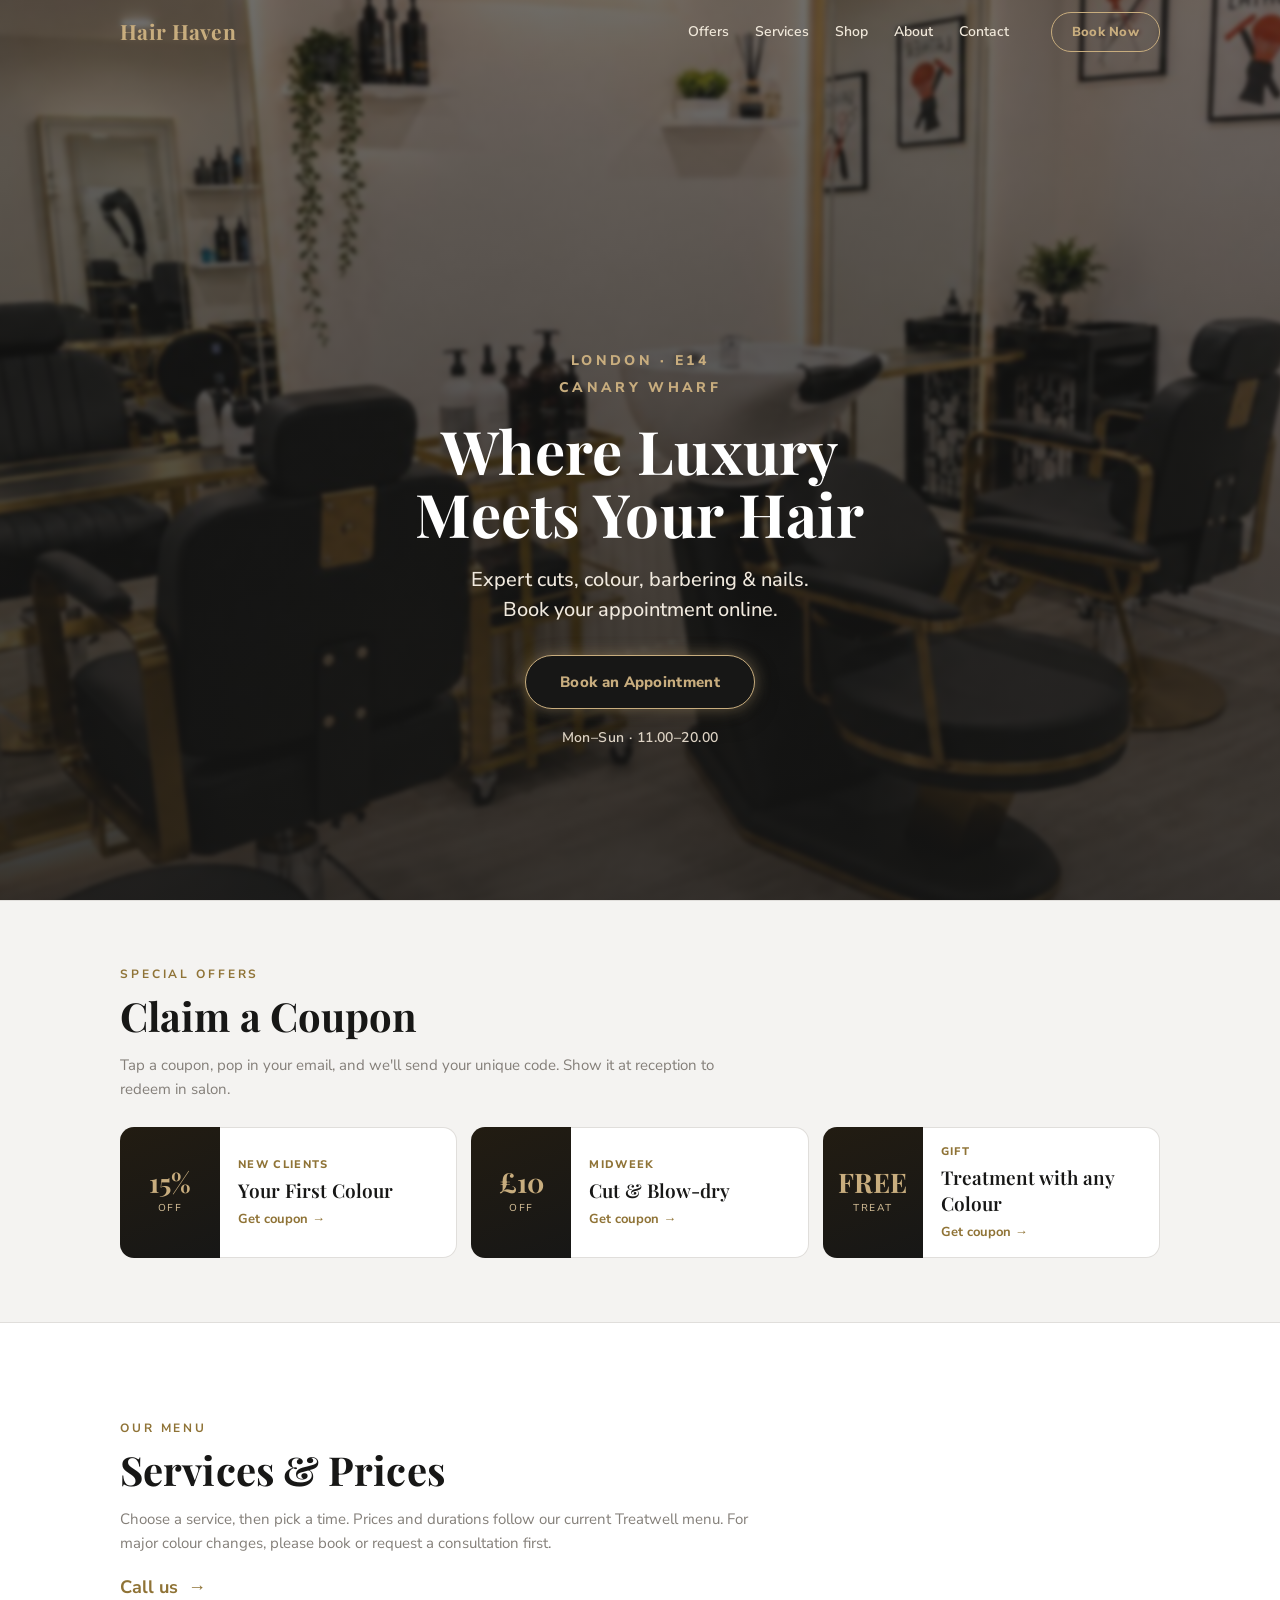
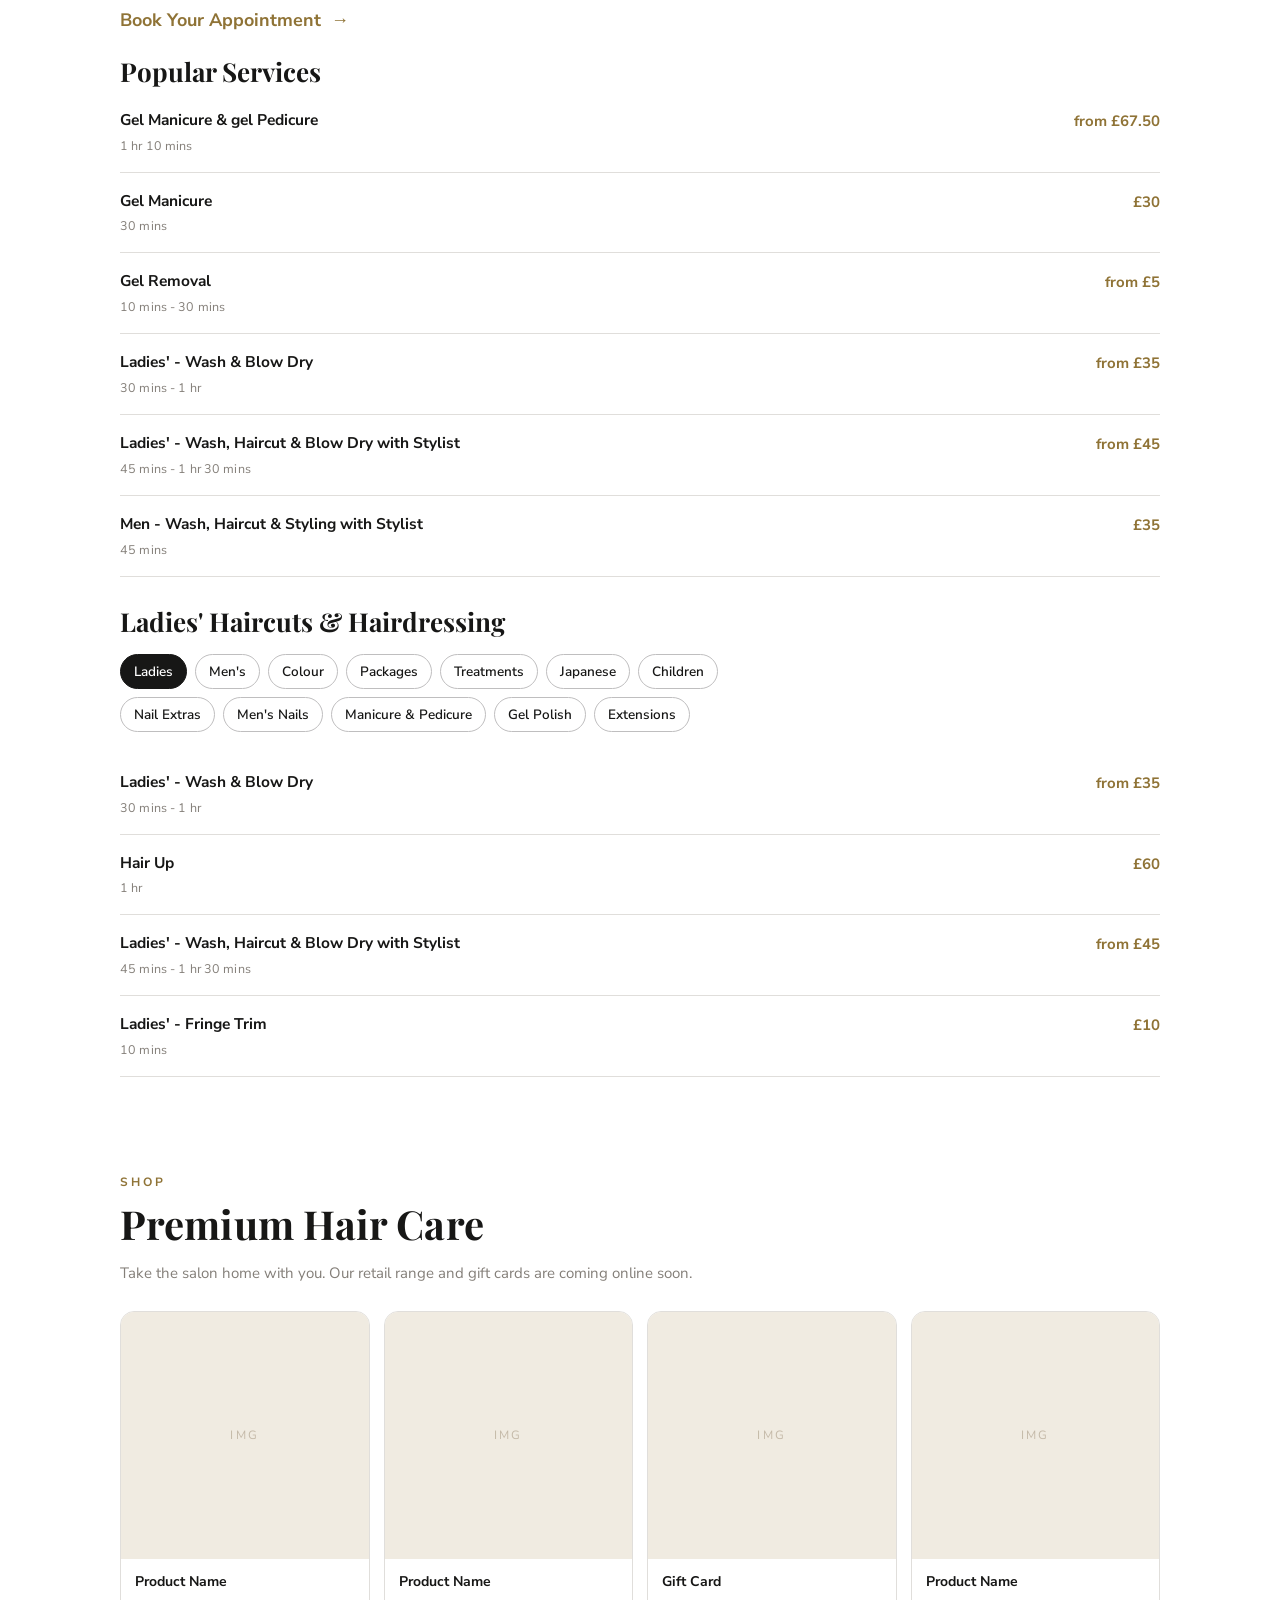
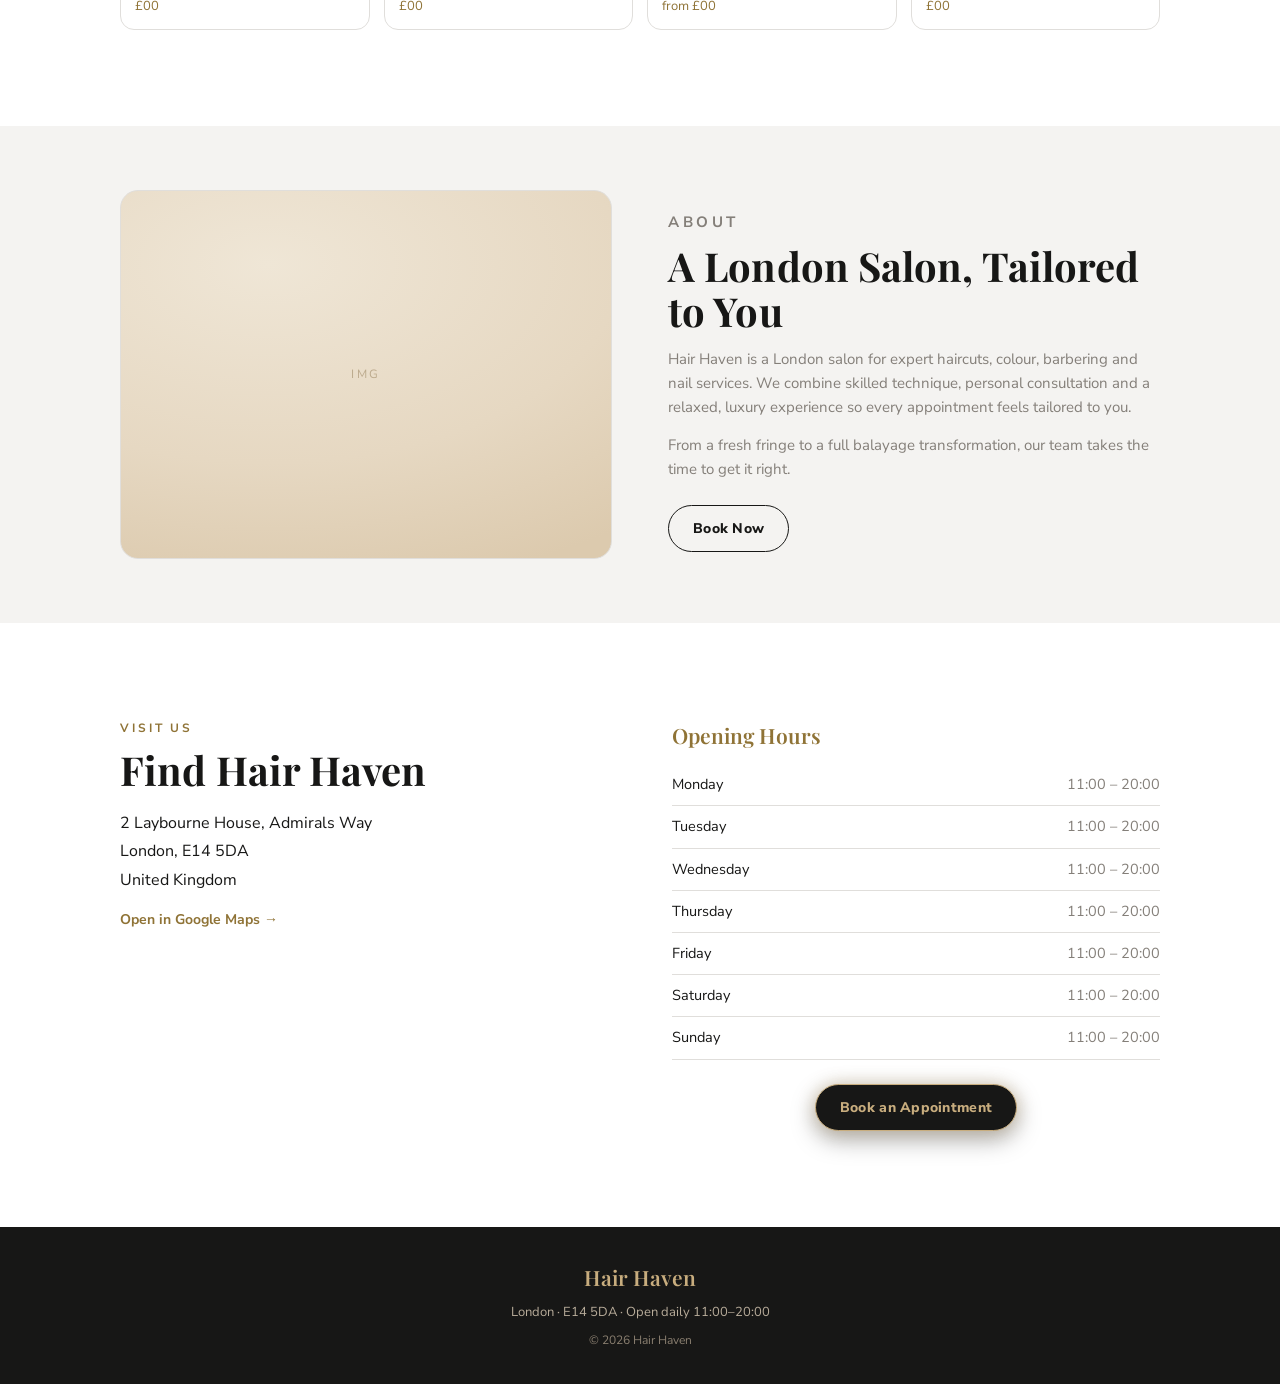
==== commit 2edf66ac: "*" ====
--- a/index.html
+++ b/index.html
@@ -9,7 +9,7 @@
   <link rel="preconnect" href="https://fonts.gstatic.com" crossorigin>
   <link rel="preconnect" href="https://widget.treatwell.co.uk" crossorigin>
   <link href="https://fonts.googleapis.com/css2?family=Playfair+Display:wght@500;600;700&family=Nunito+Sans:wght@400;500;600;700;800&display=swap" rel="stylesheet">
-  <link rel="stylesheet" href="styles.css?v=61">
+  <link rel="stylesheet" href="styles.css?v=62">
 </head>
 <body>
 
--- a/styles.css
+++ b/styles.css
@@ -474,7 +474,7 @@
 
   .offer-grid{ grid-template-columns:repeat(3,1fr); }
   .ticket-grid{ grid-template-columns:repeat(3,1fr); }
-  .shop-grid{ grid-template-columns:repeat(3,1fr); }
+  .shop-grid{ grid-template-columns:repeat(4,1fr); }
 
   .about__inner{ grid-template-columns:1fr 1fr; gap:56px; }
   .contact__inner{ grid-template-columns:1fr 1fr; gap:64px; }
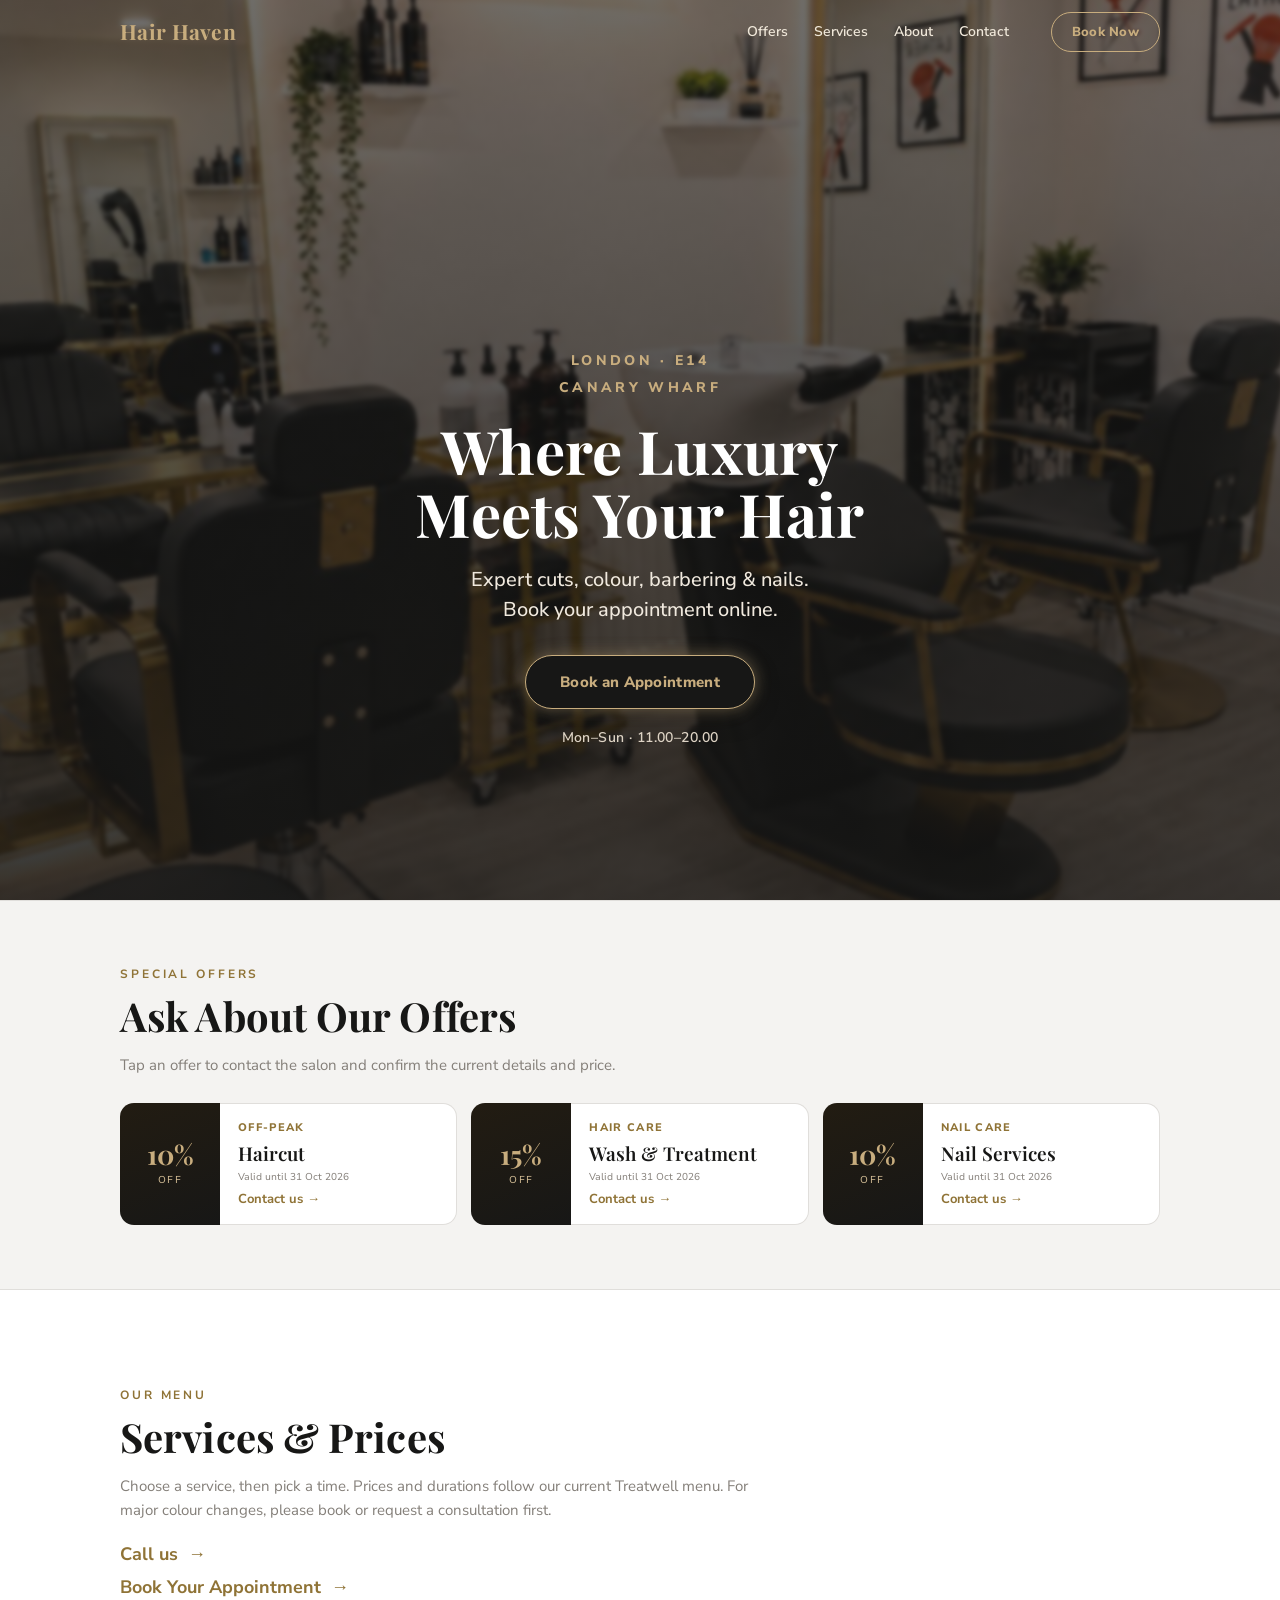
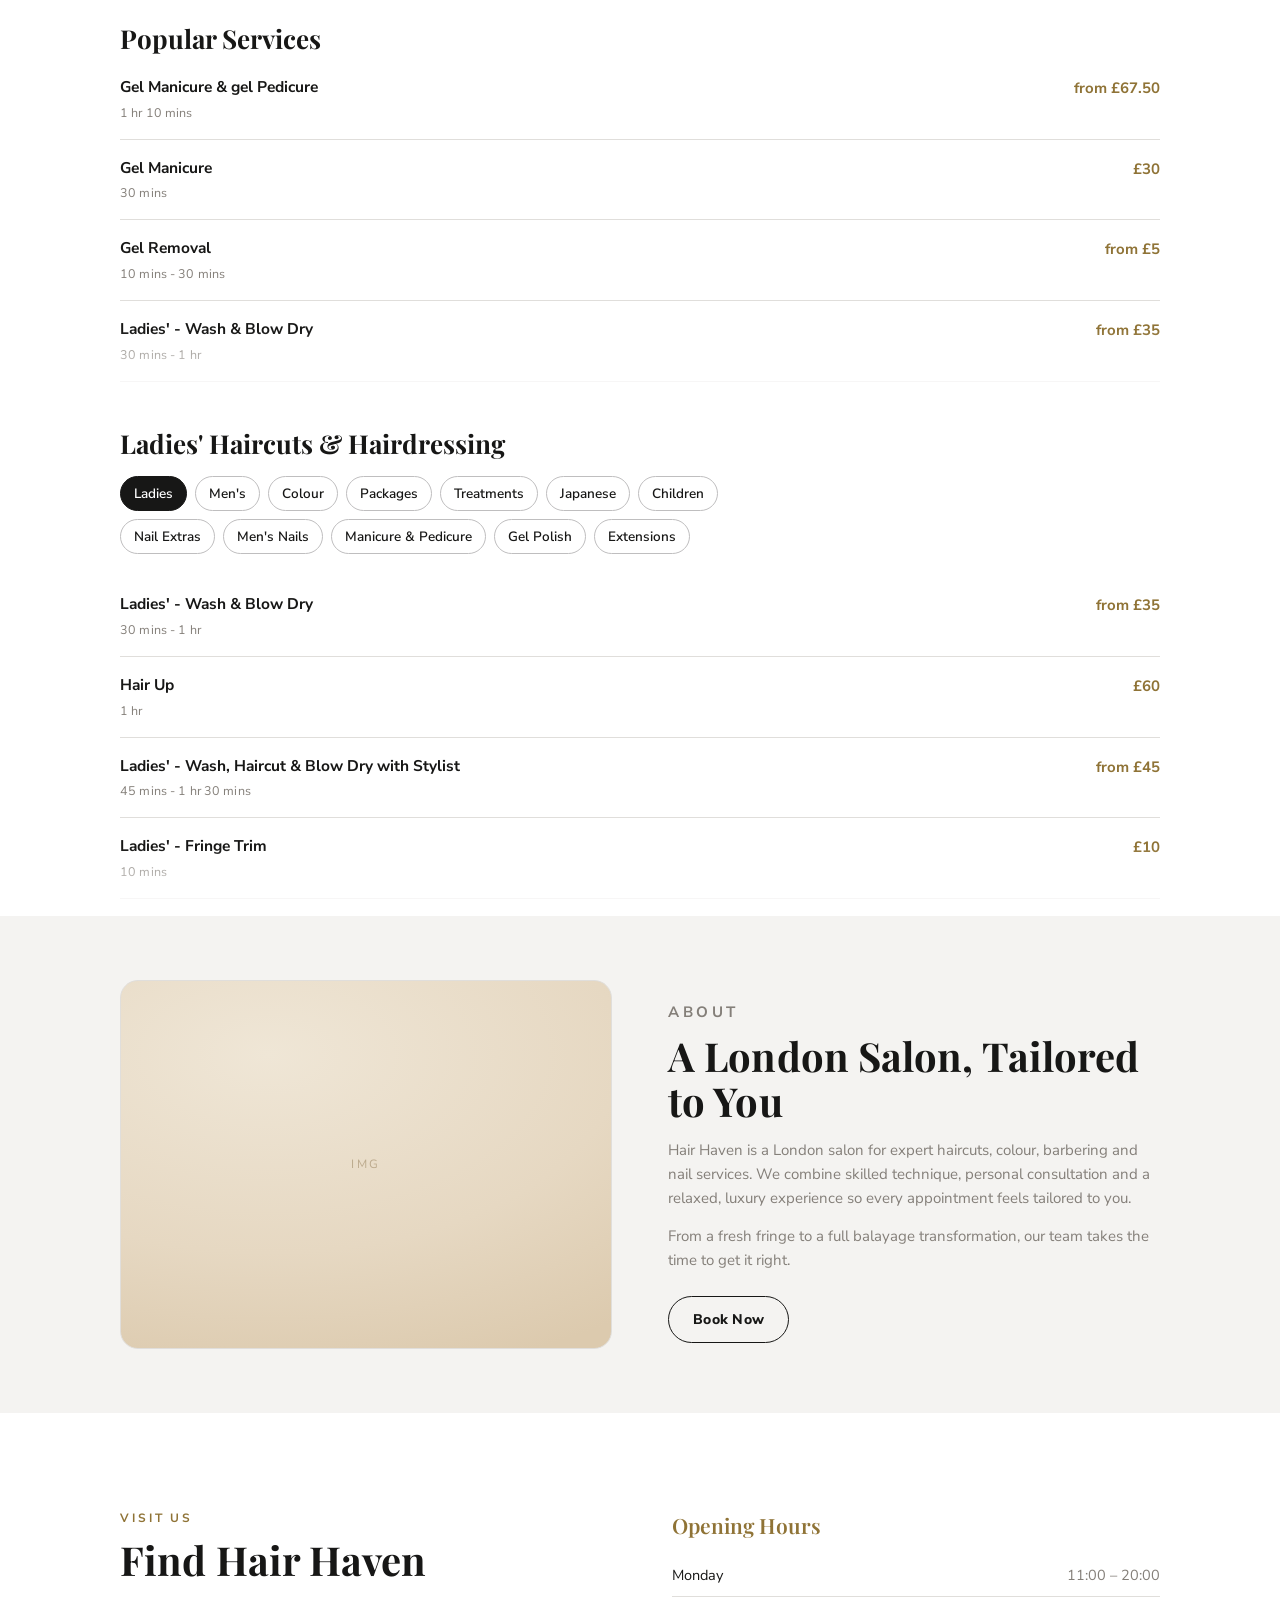
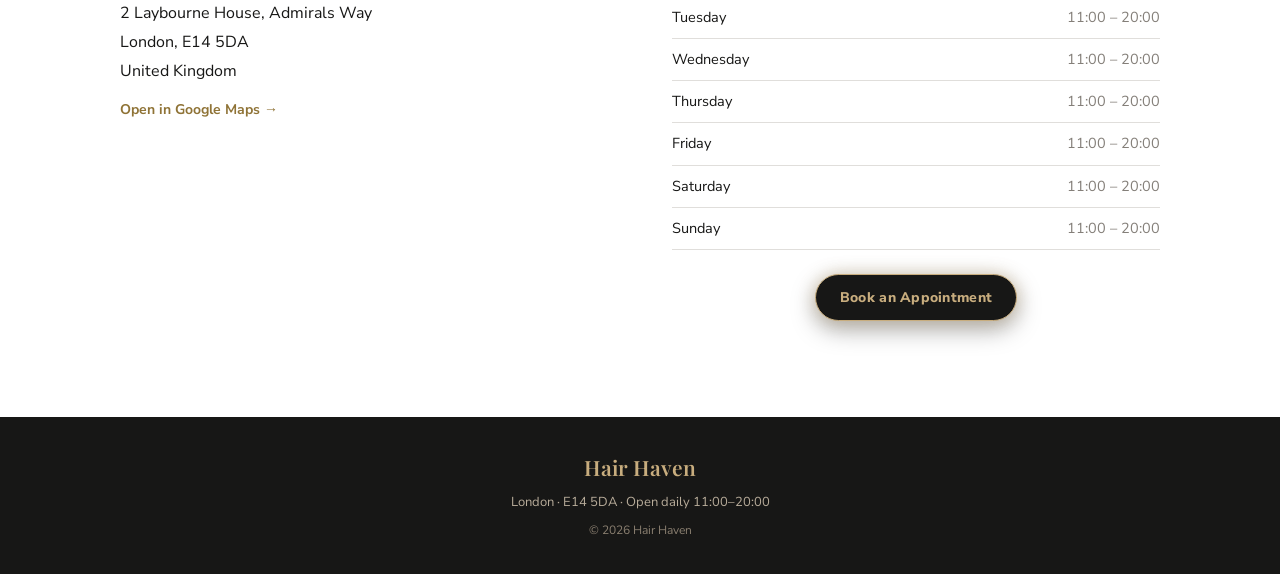
==== commit 75161057: "*offer" ====
--- a/index.html
+++ b/index.html
@@ -9,19 +9,18 @@
   <link rel="preconnect" href="https://fonts.gstatic.com" crossorigin>
   <link rel="preconnect" href="https://widget.treatwell.co.uk" crossorigin>
   <link href="https://fonts.googleapis.com/css2?family=Playfair+Display:wght@500;600;700&family=Nunito+Sans:wght@400;500;600;700;800&display=swap" rel="stylesheet">
-  <link rel="stylesheet" href="styles.css?v=62">
+  <link rel="stylesheet" href="styles.css?v=70">
 </head>
-<body>
+<body id="top">
 
   <!-- ============ NAV ============ -->
-  <header class="nav" id="top">
+  <header class="nav">
     <div class="nav__inner">
       <a href="#top" class="brand">Hair&nbsp;Haven</a>
 
       <nav class="nav__links" id="navLinks">
         <a href="#offers">Offers</a>
         <a href="#services">Services</a>
-        <a href="#shop">Shop</a>
         <a href="#about">About</a>
         <a href="#contact">Contact</a>
       </nav>
@@ -53,53 +52,40 @@
   <section class="offers" id="offers">
     <div class="wrap">
       <p class="eyebrow eyebrow--light">Special Offers</p>
-      <h2 class="section__title section__title--light">Claim a Coupon</h2>
-      <p class="section__lead">Tap a coupon, pop in your email, and we'll send your unique code. Show it at reception to redeem in salon.</p>
+      <h2 class="section__title section__title--light">Ask About Our Offers</h2>
+      <p class="section__lead">Tap an offer to contact the salon and confirm the current details and price.</p>
 
       <div class="ticket-grid">
-        <!-- 每张券点击后弹出详情 + 邮箱表单；占位内容，替换成真实活动 -->
-        <button class="ticket" data-coupon
-                data-tag="New Clients" data-value="15%" data-unit="OFF"
-                data-title="Your First Colour"
-                data-terms="New clients only · Any full-head colour · One per person · Cannot be combined with other offers."
-                data-expiry="Valid until 31 Dec 2026">
+        <button class="ticket" type="button" data-coupon>
+          <span class="ticket__stub"><span class="ticket__value">10%</span><span class="ticket__unit">OFF</span></span>
+          <span class="ticket__body">
+            <span class="ticket__tag">Off-Peak</span>
+            <span class="ticket__title">Haircut</span>
+            <span class="ticket__expiry">Valid until 31 Oct 2026</span>
+            <span class="ticket__cta">Contact us →</span>
+          </span>
+        </button>
+
+        <button class="ticket" type="button" data-coupon>
           <span class="ticket__stub"><span class="ticket__value">15%</span><span class="ticket__unit">OFF</span></span>
           <span class="ticket__body">
-            <span class="ticket__tag">New Clients</span>
-            <span class="ticket__title">Your First Colour</span>
-            <span class="ticket__cta">Get coupon →</span>
+            <span class="ticket__tag">Hair Care</span>
+            <span class="ticket__title">Wash &amp; Treatment</span>
+            <span class="ticket__expiry">Valid until 31 Oct 2026</span>
+            <span class="ticket__cta">Contact us →</span>
           </span>
         </button>
 
-        <button class="ticket" data-coupon
-                data-tag="Midweek" data-value="£10" data-unit="OFF"
-                data-title="Cut &amp; Blow-dry"
-                data-terms="Monday–Thursday only · Cut &amp; blow-dry appointments · One per person."
-                data-expiry="Valid until 31 Dec 2026">
-          <span class="ticket__stub"><span class="ticket__value">£10</span><span class="ticket__unit">OFF</span></span>
+        <button class="ticket" type="button" data-coupon>
+          <span class="ticket__stub"><span class="ticket__value">10%</span><span class="ticket__unit">OFF</span></span>
           <span class="ticket__body">
-            <span class="ticket__tag">Midweek</span>
-            <span class="ticket__title">Cut &amp; Blow-dry</span>
-            <span class="ticket__cta">Get coupon →</span>
+            <span class="ticket__tag">Nail Care</span>
+            <span class="ticket__title">Nail Services</span>
+            <span class="ticket__expiry">Valid until 31 Oct 2026</span>
+            <span class="ticket__cta">Contact us →</span>
           </span>
         </button>
-
-        <button class="ticket" data-coupon
-                data-tag="Gift" data-value="FREE" data-unit="TREATMENT"
-                data-title="Treatment with any Colour"
-                data-terms="One complimentary conditioning treatment with any colour service · One per person."
-                data-expiry="Valid until 31 Dec 2026">
-          <span class="ticket__stub"><span class="ticket__value">FREE</span><span class="ticket__unit">TREAT</span></span>
-          <span class="ticket__body">
-            <span class="ticket__tag">Gift</span>
-            <span class="ticket__title">Treatment with any Colour</span>
-            <span class="ticket__cta">Get coupon →</span>
-          </span>
-        </button>
-      </div>
-      <!-- 占位优惠 · 邮箱表单需接入你的 Tally / Formspree（生成唯一码 + 发邮件 + 记台账）。 -->
-      <!-- <p class="offers__note">…</p> -->
-
+      </div>
     </div>
   </section>
 
@@ -309,22 +295,6 @@
     </div>
   </section>
 
-  <!-- ============ SHOP (placeholder) ============ -->
-  <section class="section" id="shop">
-    <div class="wrap">
-      <p class="eyebrow">Shop</p>
-      <h2 class="section__title">Premium Hair Care</h2>
-      <p class="section__lead">Take the salon home with you. Our retail range and gift cards are coming online soon.</p>
-      <div class="shop-grid">
-        <div class="shop-card"><div class="shop-card__img" data-img="product"></div><div class="shop-card__body"><span class="shop-card__name">Product Name</span><span class="shop-card__price">£00</span></div></div>
-        <div class="shop-card"><div class="shop-card__img" data-img="product"></div><div class="shop-card__body"><span class="shop-card__name">Product Name</span><span class="shop-card__price">£00</span></div></div>
-        <div class="shop-card"><div class="shop-card__img" data-img="product"></div><div class="shop-card__body"><span class="shop-card__name">Gift Card</span><span class="shop-card__price">from £00</span></div></div>
-        <div class="shop-card"><div class="shop-card__img" data-img="product"></div><div class="shop-card__body"><span class="shop-card__name">Product Name</span><span class="shop-card__price">£00</span></div></div>
-      </div>
-      <!-- 占位板块，日后接 SumUp 付款链接 / 在线商店。 -->
-    </div>
-  </section>
-
   <!-- ============ ABOUT ============ -->
   <section class="about" id="about">
     <div class="wrap about__inner">
@@ -411,53 +381,14 @@
       <div class="call-modal__content">
         <p class="call-modal__eyebrow">Hair Haven</p>
         <h2 class="call-modal__title" id="callModalTitle">Call us</h2>
+        <p class="call-modal__message" id="callModalMessage" hidden></p>
         <a class="call-modal__number" href="tel:+442046371102">020 4637 1102</a>
-        <button class="call-modal__copy" id="callCopyButton" type="button">Copy number</button>
-        <p class="call-modal__status" id="callCopyStatus" aria-live="polite"></p>
+        <button class="call-modal__book" id="callBookButton" type="button" hidden>Book now</button>
+        <p class="call-modal__note" id="callOfferNote" hidden>Final offer price to be confirmed in salon.</p>
       </div>
     </section>
   </div>
 
-  <!-- ============ 优惠券弹层 ============ -->
-  <div class="coupon-modal" id="couponModal" aria-hidden="true">
-    <div class="coupon-modal__backdrop" data-coupon-close></div>
-    <div class="coupon-modal__panel">
-      <button class="coupon-modal__close" data-coupon-close aria-label="Close">✕</button>
-
-      <div class="coupon-ticket">
-        <div class="coupon-ticket__top">
-          <span class="coupon-ticket__tag" id="cvTag">New Clients</span>
-          <span class="coupon-ticket__value" id="cvValue">15% OFF</span>
-          <span class="coupon-ticket__title" id="cvTitle">Your First Colour</span>
-        </div>
-        <div class="coupon-ticket__perf"></div>
-        <div class="coupon-ticket__bottom">
-          <div class="coupon-ticket__qr" aria-hidden="true">
-            <img src="QR.png" alt="" class="coupon-ticket__qr-img">
-          </div>
-          <div class="coupon-ticket__meta">
-            <p class="coupon-ticket__terms" id="cvTerms">Terms apply.</p>
-            <p class="coupon-ticket__expiry" id="cvExpiry">Valid until 31 Dec 2026</p>
-          </div>
-        </div>
-      </div>
-
-      <form class="coupon-form" id="couponForm" novalidate>
-        <label class="coupon-form__label" for="couponEmail">Enter your email — we'll send your unique code:</label>
-        <div class="coupon-form__row">
-          <input type="email" id="couponEmail" class="coupon-form__input" placeholder="you@email.com" required autocomplete="email">
-          <button type="submit" class="btn btn--gold coupon-form__btn">Send my coupon</button>
-        </div>
-        <p class="coupon-form__note">One-time code · Show it at reception to redeem in salon.</p>
-      </form>
-
-      <div class="coupon-success" id="couponSuccess" hidden>
-        <div class="coupon-success__icon">✓</div>
-        <p class="coupon-success__text">Check your inbox! Your coupon is on its way.<br>Show it at reception to redeem.</p>
-      </div>
-    </div>
-  </div>
-
-  <script src="script.js?v=14"></script>
+  <script src="script.js?v=18"></script>
 </body>
 </html>
--- a/styles.css
+++ b/styles.css
@@ -18,6 +18,7 @@
   --gold-hi:   #c8ad7e;   /* 拉丝金（hero / footer / 黑按钮上的金字） */
   --gold-deep: #6a531f;
   --maxw:      1080px;
+  --service-menu-height: 340px;
   --serif: "Playfair Display", Georgia, "Times New Roman", serif;
   --sans: "Nunito Sans", -apple-system, BlinkMacSystemFont, "Segoe UI", Roboto, sans-serif;
 }
@@ -149,14 +150,16 @@
 .call-modal__content{ text-align:center; }
 .call-modal__eyebrow{ margin:0 0 12px; color:var(--gold-ink); font-size:11px; font-weight:800; letter-spacing:.18em; text-transform:uppercase; }
 .call-modal__title{ margin:0; font-family:var(--serif); font-size:30px; line-height:1.12; color:var(--ink); }
+.call-modal__message{ max-width:300px; margin:12px auto 0; color:var(--muted); font-size:14px; line-height:1.5; }
 .call-modal__number{ display:block; margin:22px 0 18px; color:var(--gold-ink); font:700 24px/1.2 var(--sans); letter-spacing:.04em; text-decoration:none; }
 .call-modal__number:hover{ color:var(--gold-deep); }
-.call-modal__copy{
-  min-height:44px; padding:0 20px; border:0; border-radius:999px; background:var(--ink); color:var(--gold-hi);
+.call-modal__book{
+  display:flex; width:100%; min-height:48px; padding:0 20px; border:1px solid var(--gold); border-radius:999px;
+  align-items:center; justify-content:center; background:var(--ink); color:var(--gold-hi);
   font:800 14px var(--sans); cursor:pointer;
 }
-.call-modal__copy:hover{ background:#000; }
-.call-modal__status{ min-height:18px; margin:10px 0 0; color:var(--muted); font-size:12px; }
+.call-modal__book:hover{ background:#000; color:#e6cd8c; }
+.call-modal__note{ margin:10px 0 0; color:var(--muted); font-size:11.5px; line-height:1.45; }
 
 /* ============================================================
    NAV
@@ -273,13 +276,6 @@
 
 @media (max-width:819px){
   #services{ padding-bottom:0; }
-  #services .menu.menu--scroll{
-    max-height:none;
-    overflow:visible;
-    -webkit-mask-image:none;
-    mask-image:none;
-  }
-  #services .cat{ min-height:0; }
   .chips-row::before,
   .chips-row::after{
     content:""; position:absolute; top:0; bottom:0; width:28px; z-index:1;
@@ -304,10 +300,8 @@
 .cat__title{ font-family:var(--serif); font-size:26px; font-weight:700; line-height:1.12; margin-bottom:6px; color:var(--ink); white-space:nowrap; }
 .cat .cat__title{ display:none; }
 .cat__note{ font-size:12.5px; color:var(--muted); margin-bottom:8px; }
-.menu{ list-style:none; }
-/* 仅当项目超出时才固定高度 + 内部滚动 + 底部渐隐；能正常显示的分类不做滚动容器，不拦截整页滑动 */
-.menu.menu--scroll{
-  max-height:340px; overflow-y:auto;
+.menu{
+  height:var(--service-menu-height); overflow-y:auto; list-style:none;
   -webkit-mask-image:linear-gradient(to bottom,#000 80%,transparent 100%);
   mask-image:linear-gradient(to bottom,#000 80%,transparent 100%);
 }
@@ -362,61 +356,10 @@
 }
 .ticket__tag{ font-size:11px; letter-spacing:.12em; text-transform:uppercase; color:var(--gold-ink); font-weight:800; }
 .ticket__title{ font-family:var(--serif); font-size:19px; font-weight:600; color:var(--ink); }
+.ticket__expiry{ font-size:10px; line-height:1.2; color:var(--muted); }
 .ticket__cta{ font-size:13px; font-weight:700; color:var(--gold-ink); margin-top:2px; }
 .ticket:hover .ticket__body{ border-color:var(--gold); }
 .ticket:active{ transform:translateY(1px); }
-
-/* ---- 优惠券弹层 ---- */
-.coupon-modal{ position:fixed; inset:0; z-index:210; display:none; }
-.coupon-modal.open{ display:block; }
-.coupon-modal__backdrop{ position:absolute; inset:0; background:rgba(15,12,10,.6); -webkit-backdrop-filter:blur(2px); backdrop-filter:blur(2px); }
-.coupon-modal__panel{
-  position:absolute; left:50%; top:50%; transform:translate(-50%,-50%);
-  width:min(420px,92vw); max-height:92vh; overflow:auto;
-  background:#fff; border-radius:20px; padding:46px 22px 22px; box-shadow:0 24px 70px rgba(0,0,0,.45);
-}
-.coupon-modal__close{
-  position:absolute; right:16px; top:12px; width:34px; height:34px; border:none;
-  background:none; color:#171716; font-size:23px; font-weight:700; line-height:1; cursor:pointer; z-index:2;
-  display:flex; align-items:center; justify-content:center; opacity:.7; transition:opacity .2s;
-}
-.coupon-modal__close:hover{ opacity:1; }
-.coupon-ticket{ background:linear-gradient(160deg,#221c12,#171716); color:#fff; border-radius:16px; overflow:hidden; margin-top:2px; }
-.coupon-ticket__top{ padding:22px 22px 16px; text-align:center; }
-.coupon-ticket__tag{ display:inline-block; font-size:11px; letter-spacing:.14em; text-transform:uppercase; color:#0f0d0b; background:var(--gold-hi); padding:4px 12px; border-radius:999px; font-weight:800; }
-.coupon-ticket__value{ display:block; font-family:var(--serif); font-size:44px; font-weight:700; color:var(--gold-hi); margin-top:14px; line-height:1; }
-.coupon-ticket__title{ display:block; font-size:15px; color:#e9e0cf; margin-top:8px; }
-.coupon-ticket__perf{ border-top:2px dashed rgba(255,255,255,.22); margin:0 16px; }
-.coupon-ticket__bottom{ padding:18px 22px 22px; display:flex; gap:16px; align-items:center; }
-.coupon-ticket__qr{ flex:0 0 84px; height:84px; background:#fff; border-radius:10px; display:flex; align-items:center; justify-content:center; color:#c2c2c2; font-size:12px; letter-spacing:.2em; overflow:hidden; padding:0; }
-.coupon-ticket__qr-img{ width:100%; height:100%; object-fit:cover; display:block; filter:blur(4px); transform:scale(1.18); }
-.coupon-ticket__meta{ flex:1; min-width:0; }
-.coupon-ticket__terms{ font-size:11.5px; color:#c9bfb0; line-height:1.5; }
-.coupon-ticket__expiry{ font-size:11.5px; color:var(--gold-hi); margin-top:6px; font-weight:600; }
-.coupon-form{ margin-top:18px; }
-.coupon-form__label{ display:block; font-size:13.5px; font-weight:600; color:var(--ink); margin-bottom:10px; }
-.coupon-form__row{ display:flex; flex-direction:column; gap:10px; }
-.coupon-form__input{ width:100%; padding:12px 14px; border:1px solid var(--gray); border-radius:10px; font-size:15px; font-family:var(--sans); }
-.coupon-form__input:focus{ outline:none; border-color:var(--gold); }
-.coupon-form__btn{ width:100%; padding:13px; font-size:14px; }
-.coupon-form__note{ font-size:11.5px; color:var(--muted); margin-top:10px; text-align:center; }
-.coupon-success{ margin-top:20px; text-align:center; padding:6px 0 4px; }
-.coupon-success__icon{ width:52px; height:52px; margin:0 auto 12px; border-radius:50%; background:var(--gold-hi); color:#171716; font-size:26px; display:flex; align-items:center; justify-content:center; }
-.coupon-success__text{ font-size:14px; color:var(--ink); line-height:1.55; }
-
-/* ============================================================
-   SHOP
-   ============================================================ */
-.shop-grid{ display:grid; grid-template-columns:repeat(2,1fr); gap:14px; margin-top:26px; }
-.shop-card{ background:#fff; border:1px solid var(--line); border-radius:14px; overflow:hidden; }
-.shop-card__img{ aspect-ratio:1/1; background:#f0ebe1; position:relative; }
-.shop-card__img::after{
-  content:"IMG"; position:absolute; inset:0; display:flex; align-items:center; justify-content:center;
-  color:#c4b9a8; font-size:12px; letter-spacing:.2em;
-}
-.shop-card__body{ padding:12px 14px; display:flex; flex-direction:column; gap:2px; }
-.shop-card__name{ font-size:14px; font-weight:700; color:var(--ink); }
-.shop-card__price{ font-size:13px; color:var(--gold-ink); }
 
 /* ============================================================
    ABOUT
@@ -474,8 +417,6 @@
 
   .offer-grid{ grid-template-columns:repeat(3,1fr); }
   .ticket-grid{ grid-template-columns:repeat(3,1fr); }
-  .shop-grid{ grid-template-columns:repeat(4,1fr); }
-
   .about__inner{ grid-template-columns:1fr 1fr; gap:56px; }
   .contact__inner{ grid-template-columns:1fr 1fr; gap:64px; }
 
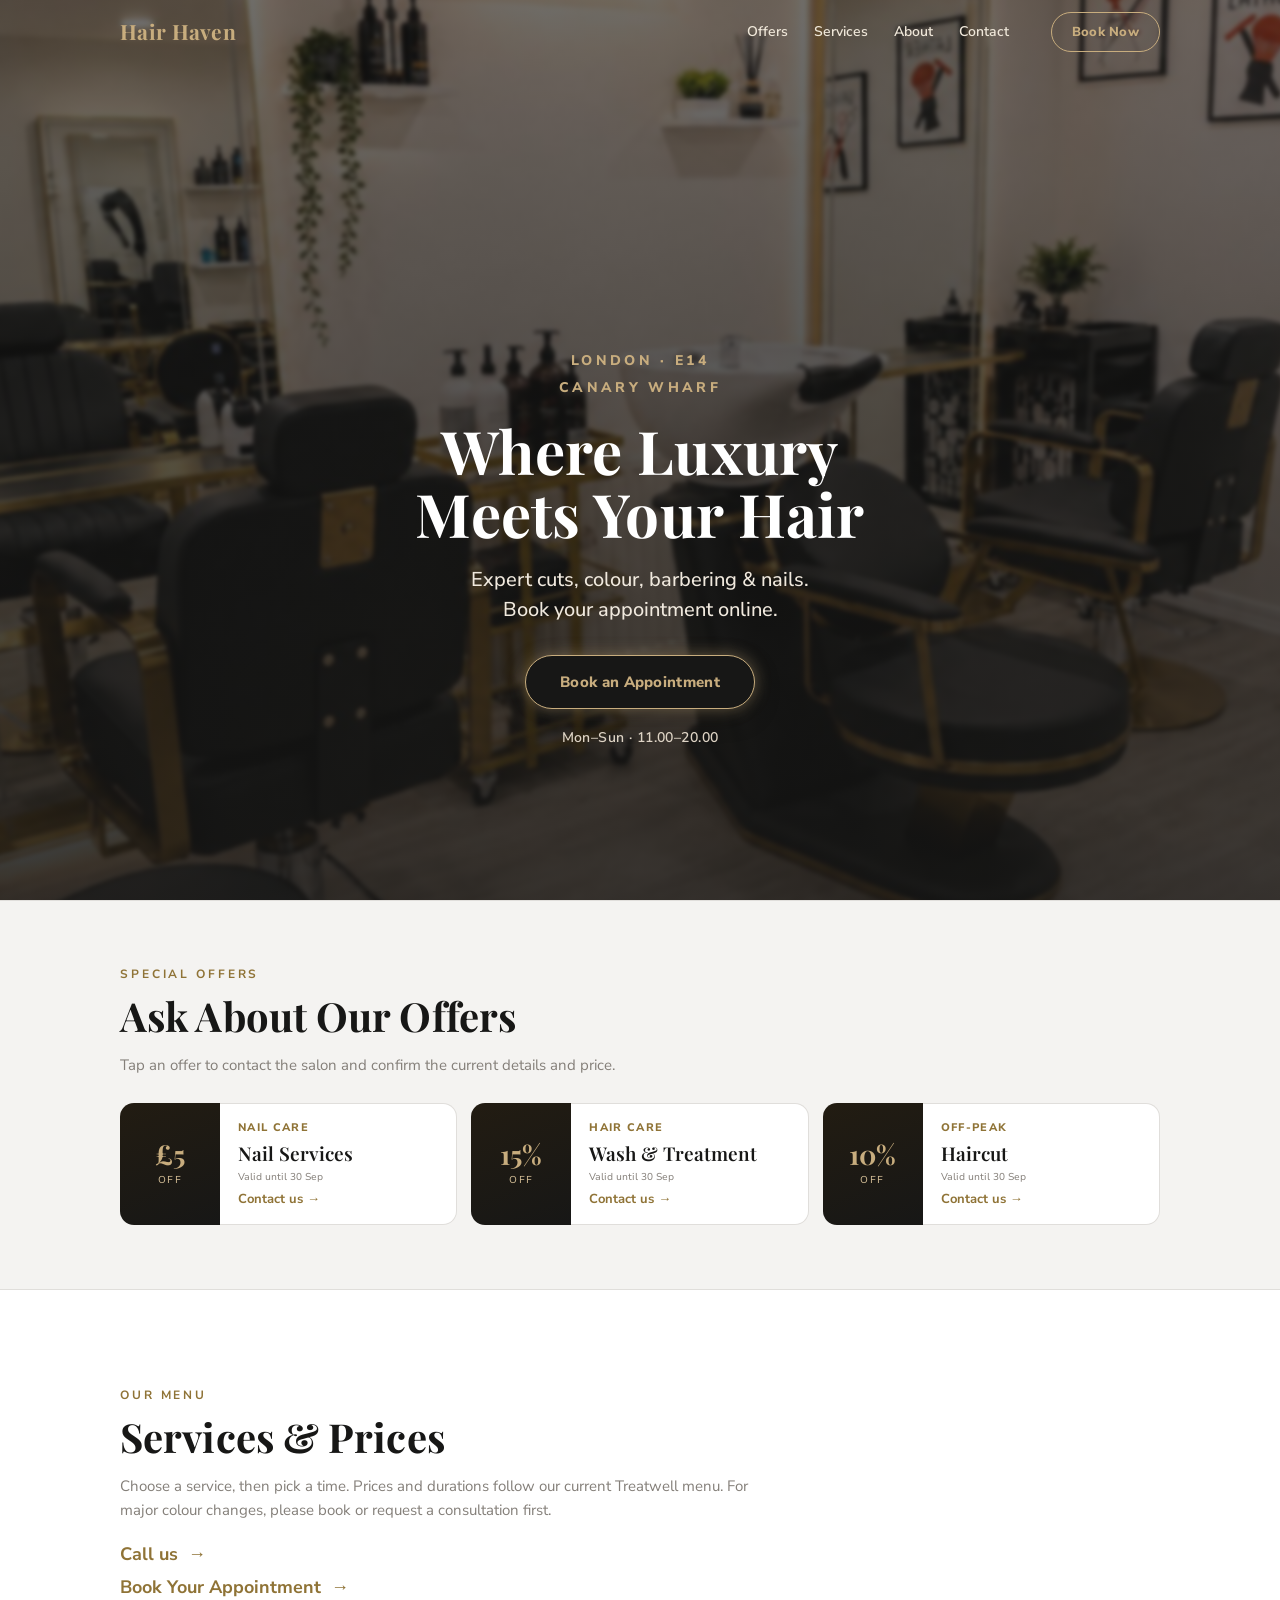
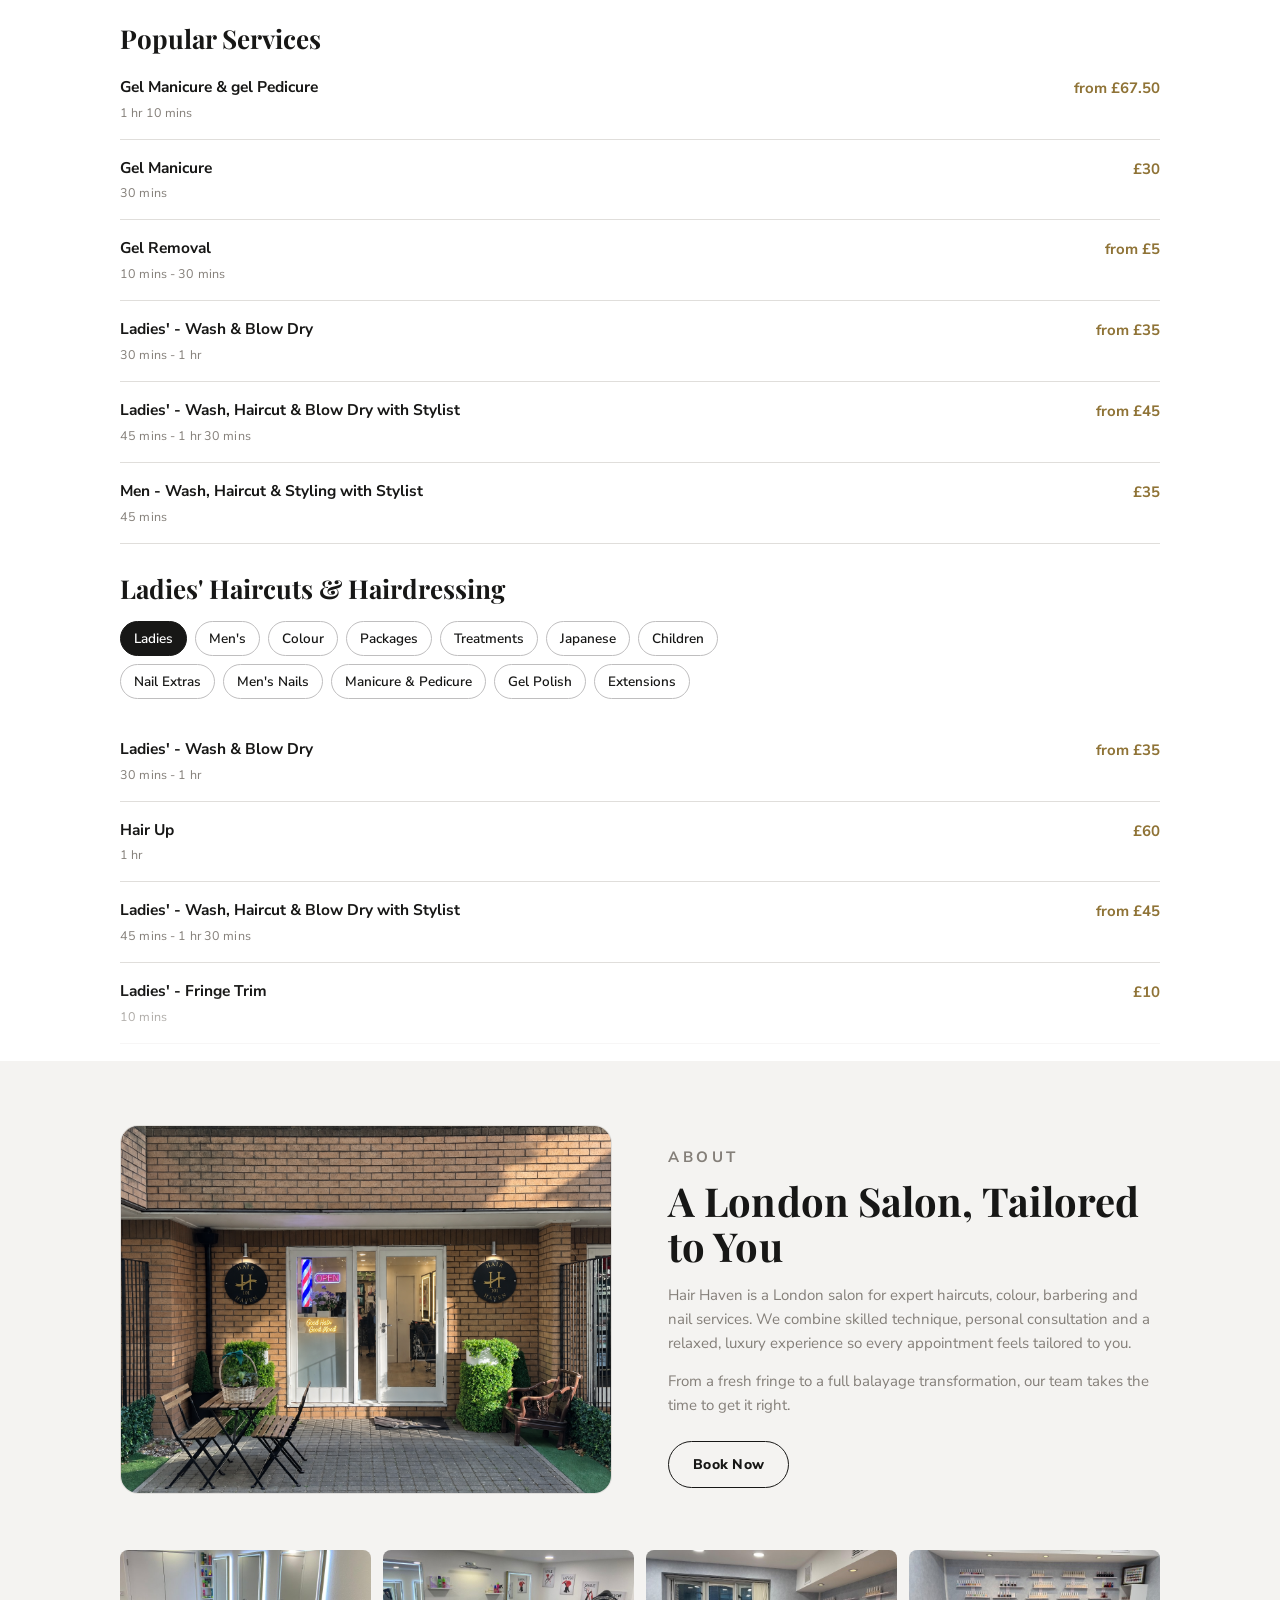
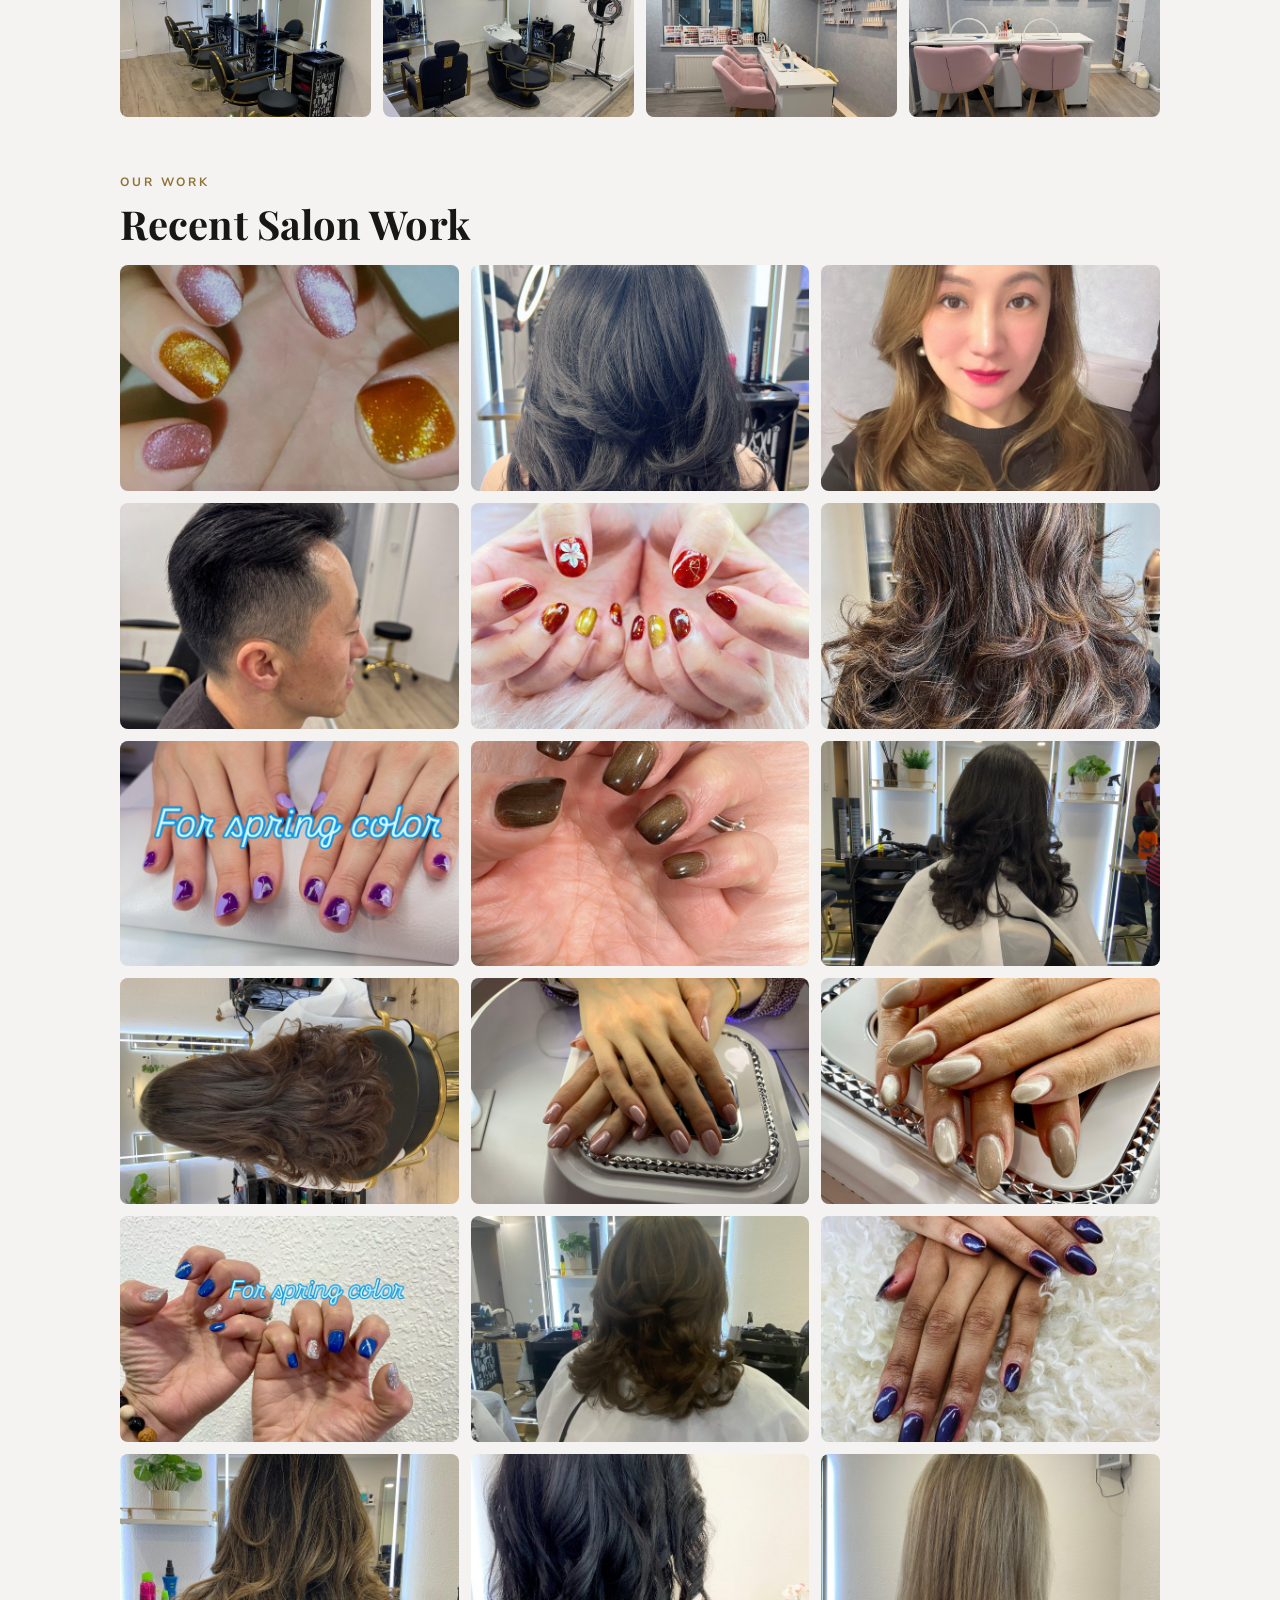
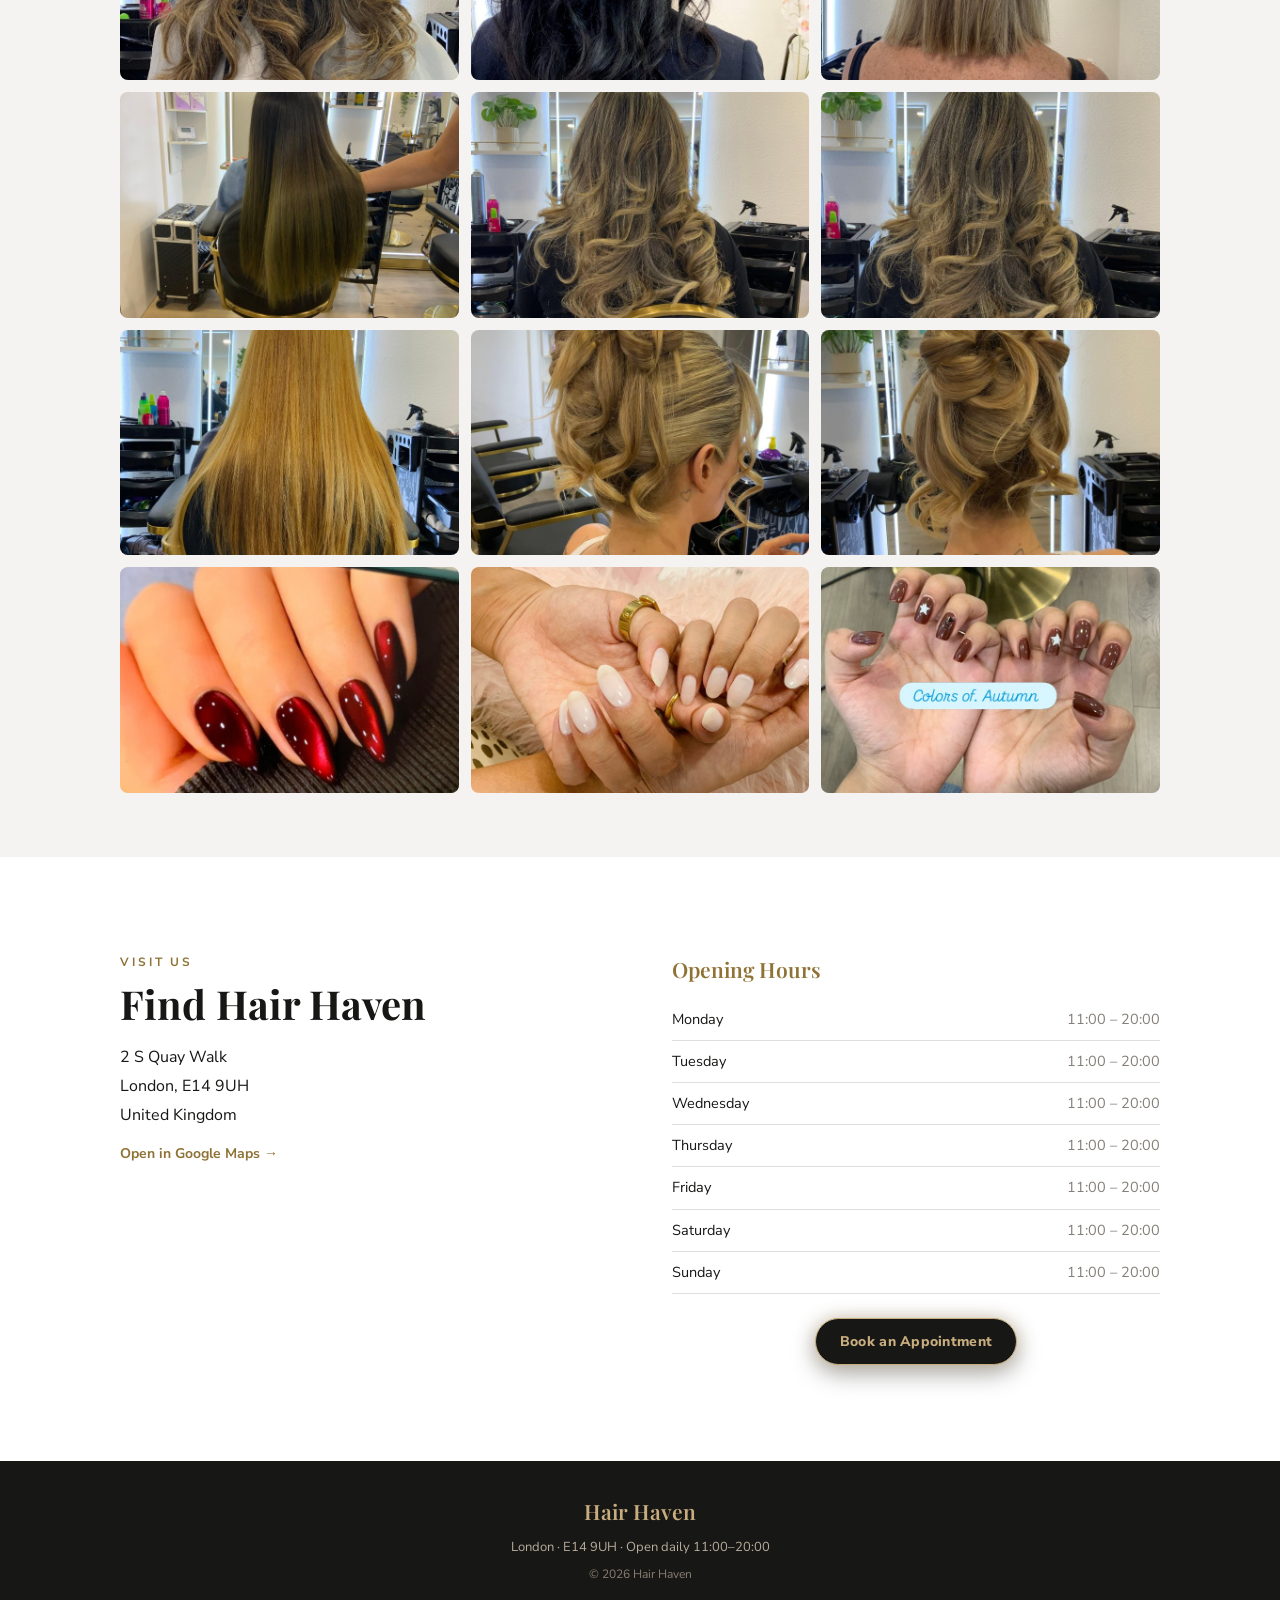
==== commit 4c3199bf: "final" ====
--- a/index.html
+++ b/index.html
@@ -9,7 +9,7 @@
   <link rel="preconnect" href="https://fonts.gstatic.com" crossorigin>
   <link rel="preconnect" href="https://widget.treatwell.co.uk" crossorigin>
   <link href="https://fonts.googleapis.com/css2?family=Playfair+Display:wght@500;600;700&family=Nunito+Sans:wght@400;500;600;700;800&display=swap" rel="stylesheet">
-  <link rel="stylesheet" href="styles.css?v=70">
+  <link rel="stylesheet" href="styles.css?v=20260920.3">
 </head>
 <body id="top">
 
@@ -36,7 +36,6 @@
 
   <!-- ============ HERO ============ -->
   <section class="hero">
-    <!-- 图片占位：把 hero 背景换成真实店内照即可（见 images/README.md） -->
     <div class="hero__media" data-img="hero"></div>
     <div class="hero__overlay"></div>
     <div class="hero__content">
@@ -57,11 +56,11 @@
 
       <div class="ticket-grid">
         <button class="ticket" type="button" data-coupon>
-          <span class="ticket__stub"><span class="ticket__value">10%</span><span class="ticket__unit">OFF</span></span>
+          <span class="ticket__stub"><span class="ticket__value">£5</span><span class="ticket__unit">OFF</span></span>
           <span class="ticket__body">
-            <span class="ticket__tag">Off-Peak</span>
-            <span class="ticket__title">Haircut</span>
-            <span class="ticket__expiry">Valid until 31 Oct 2026</span>
+            <span class="ticket__tag">Nail Care</span>
+            <span class="ticket__title">Nail Services</span>
+            <span class="ticket__expiry">Valid until 30 Sep</span>
             <span class="ticket__cta">Contact us →</span>
           </span>
         </button>
@@ -71,7 +70,7 @@
           <span class="ticket__body">
             <span class="ticket__tag">Hair Care</span>
             <span class="ticket__title">Wash &amp; Treatment</span>
-            <span class="ticket__expiry">Valid until 31 Oct 2026</span>
+            <span class="ticket__expiry">Valid until 30 Sep</span>
             <span class="ticket__cta">Contact us →</span>
           </span>
         </button>
@@ -79,9 +78,9 @@
         <button class="ticket" type="button" data-coupon>
           <span class="ticket__stub"><span class="ticket__value">10%</span><span class="ticket__unit">OFF</span></span>
           <span class="ticket__body">
-            <span class="ticket__tag">Nail Care</span>
-            <span class="ticket__title">Nail Services</span>
-            <span class="ticket__expiry">Valid until 31 Oct 2026</span>
+            <span class="ticket__tag">Off-Peak</span>
+            <span class="ticket__title">Haircut</span>
+            <span class="ticket__expiry">Valid until 30 Sep</span>
             <span class="ticket__cta">Contact us →</span>
           </span>
         </button>
@@ -298,13 +297,58 @@
   <!-- ============ ABOUT ============ -->
   <section class="about" id="about">
     <div class="wrap about__inner">
-      <div class="about__media" data-img="about"></div>
+      <div class="about__media">
+        <img src="images/hair-haven-salon-exterior.webp" alt="Hair Haven salon entrance">
+      </div>
       <div class="about__text">
         <p class="eyebrow">About</p>
         <h2 class="section__title">A London Salon, Tailored to You</h2>
         <p>Hair Haven is a London salon for expert haircuts, colour, barbering and nail services. We combine skilled technique, personal consultation and a relaxed, luxury experience so every appointment feels tailored to you.</p>
         <p>From a fresh fringe to a full balayage transformation, our team takes the time to get it right.</p>
         <button class="btn btn--dark" data-hh-book>Book Now</button>
+      </div>
+    </div>
+    <div class="wrap salon-gallery" aria-label="Hair Haven salon photos">
+      <div class="salon-gallery__grid">
+        <figure class="salon-gallery__item"><img src="images/hairhaven/hair-haven-salon-interior-01.webp" alt="Hair Haven salon interior" loading="lazy" draggable="false"></figure>
+        <figure class="salon-gallery__item"><img src="images/hairhaven/hair-haven-salon-interior-02.webp" alt="Hair Haven salon interior" loading="lazy" draggable="false"></figure>
+        <figure class="salon-gallery__item"><img src="images/hairhaven/hair-haven-salon-interior-03.webp" alt="Hair Haven salon interior" loading="lazy" draggable="false"></figure>
+        <figure class="salon-gallery__item"><img src="images/hairhaven/hair-haven-nail-studio-01.webp" alt="Hair Haven nail studio" loading="lazy" draggable="false"></figure>
+      </div>
+    </div>
+    <div class="wrap work-gallery" aria-labelledby="workGalleryTitle">
+      <div class="work-gallery__intro">
+        <p class="eyebrow">Our Work</p>
+        <h2 class="section__title" id="workGalleryTitle">Recent Salon Work</h2>
+      </div>
+      <div class="work-gallery__grid">
+        <figure class="work-gallery__item"><img src="images/portfolio/hair-haven-nail-art-01.webp" alt="Hair Haven nail work" loading="lazy" draggable="false"></figure>
+        <figure class="work-gallery__item"><img src="images/portfolio/hair-haven-hair-styling-01.webp" alt="Hair Haven salon work" loading="lazy" draggable="false"></figure>
+        <figure class="work-gallery__item"><img src="images/portfolio/hair-haven-hair-styling-02.webp" alt="Hair Haven salon work" loading="lazy" draggable="false"></figure>
+        <figure class="work-gallery__item"><img src="images/portfolio/hair-haven-hair-styling-03.webp" alt="Hair Haven salon work" loading="lazy" draggable="false"></figure>
+        <figure class="work-gallery__item"><img src="images/portfolio/hair-haven-nail-art-02.webp" alt="Hair Haven nail work" loading="lazy" draggable="false"></figure>
+        <figure class="work-gallery__item"><img src="images/portfolio/hair-haven-hair-styling-04.webp" alt="Hair Haven salon work" loading="lazy" draggable="false"></figure>
+        <figure class="work-gallery__item"><img src="images/portfolio/hair-haven-nail-art-03.webp" alt="Hair Haven nail work" loading="lazy" draggable="false"></figure>
+        <figure class="work-gallery__item"><img src="images/portfolio/hair-haven-nail-art-04.webp" alt="Hair Haven nail work" loading="lazy" draggable="false"></figure>
+        <figure class="work-gallery__item"><img src="images/portfolio/hair-haven-hair-styling-05.webp" alt="Hair Haven salon work" loading="lazy" draggable="false"></figure>
+        <figure class="work-gallery__item"><img src="images/portfolio/hair-haven-hair-styling-06.webp" alt="Hair Haven salon work" loading="lazy" draggable="false"></figure>
+        <figure class="work-gallery__item"><img src="images/portfolio/hair-haven-nail-art-05.webp" alt="Hair Haven nail work" loading="lazy" draggable="false"></figure>
+        <figure class="work-gallery__item"><img src="images/portfolio/hair-haven-nail-art-06.webp" alt="Hair Haven nail work" loading="lazy" draggable="false"></figure>
+        <figure class="work-gallery__item"><img src="images/portfolio/hair-haven-nail-art-07.webp" alt="Hair Haven nail work" loading="lazy" draggable="false"></figure>
+        <figure class="work-gallery__item"><img src="images/portfolio/hair-haven-hair-styling-07.webp" alt="Hair Haven salon work" loading="lazy" draggable="false"></figure>
+        <figure class="work-gallery__item"><img src="images/portfolio/hair-haven-nail-art-08.webp" alt="Hair Haven nail work" loading="lazy" draggable="false"></figure>
+        <figure class="work-gallery__item"><img src="images/portfolio/hair-haven-hair-styling-08.webp" alt="Hair Haven salon work" loading="lazy" draggable="false"></figure>
+        <figure class="work-gallery__item"><img src="images/portfolio/hair-haven-hair-styling-09.webp" alt="Hair Haven salon work" loading="lazy" draggable="false"></figure>
+        <figure class="work-gallery__item"><img src="images/portfolio/hair-haven-hair-styling-10.webp" alt="Hair Haven salon work" loading="lazy" draggable="false"></figure>
+        <figure class="work-gallery__item"><img src="images/portfolio/hair-haven-hair-styling-11.webp" alt="Hair Haven salon work" loading="lazy" draggable="false"></figure>
+        <figure class="work-gallery__item"><img src="images/portfolio/hair-haven-hair-styling-12.webp" alt="Hair Haven salon work" loading="lazy" draggable="false"></figure>
+        <figure class="work-gallery__item"><img src="images/portfolio/hair-haven-hair-styling-13.webp" alt="Hair Haven salon work" loading="lazy" draggable="false"></figure>
+        <figure class="work-gallery__item"><img src="images/portfolio/hair-haven-hair-styling-14.webp" alt="Hair Haven salon work" loading="lazy" draggable="false"></figure>
+        <figure class="work-gallery__item"><img src="images/portfolio/hair-haven-nail-art-09.webp" alt="Hair Haven nail work" loading="lazy" draggable="false"></figure>
+        <figure class="work-gallery__item"><img src="images/portfolio/hair-haven-hair-styling-15.webp" alt="Hair Haven salon work" loading="lazy" draggable="false"></figure>
+        <figure class="work-gallery__item"><img src="images/portfolio/hair-haven-hair-styling-16.webp" alt="Hair Haven salon work" loading="lazy" draggable="false"></figure>
+        <figure class="work-gallery__item"><img src="images/portfolio/hair-haven-nail-art-10.webp" alt="Hair Haven nail work" loading="lazy" draggable="false"></figure>
+        <figure class="work-gallery__item"><img src="images/portfolio/hair-haven-nail-art-11.webp" alt="Hair Haven nail work" loading="lazy" draggable="false"></figure>
       </div>
     </div>
   </section>
@@ -316,11 +360,11 @@
         <p class="eyebrow">Visit Us</p>
         <h2 class="section__title">Find Hair Haven</h2>
         <address class="contact__address">
-          2 Laybourne House, Admirals Way<br>
-          London, E14 5DA<br>
+          2 S Quay Walk<br>
+          London, E14 9UH<br>
           United Kingdom
         </address>
-        <a class="contact__maplink" href="https://www.google.com/maps/search/?api=1&query=Hair+Haven+2+Laybourne+House+Admirals+Way+London+E14+5DA" target="_blank" rel="noopener noreferrer">Open in Google Maps →</a>
+        <a class="contact__maplink" href="https://www.google.com/maps/search/?api=1&query=2+S+Quay+Walk%2C+London%2C+E14+9UH" target="_blank" rel="noopener noreferrer">Open in Google Maps →</a>
       </div>
       <div class="contact__col">
         <h3 class="hours__title">Opening Hours</h3>
@@ -342,7 +386,7 @@
   <footer class="footer">
     <div class="wrap footer__inner">
       <span class="footer__brand">Hair Haven</span>
-      <span class="footer__meta">London · E14 5DA · Open daily 11:00–20:00</span>
+      <span class="footer__meta">London · E14 9UH · Open daily 11:00–20:00</span>
       <span class="footer__copy">© 2026 Hair Haven</span>
     </div>
   </footer>
@@ -389,6 +433,6 @@
     </section>
   </div>
 
-  <script src="script.js?v=18"></script>
+  <script src="script.js?v=20260920.3"></script>
 </body>
 </html>
--- a/styles.css
+++ b/styles.css
@@ -224,7 +224,7 @@
 .hero__media{ position:absolute; inset:0; background:#0c0a08; filter:blur(2px); transform:scale(1.03); }
 /* 手机端加载竖版裁切；电脑端在下方媒体查询换成横版 */
 .hero__media[data-img]{
-  background:#0c0a08 url("images/hero-mobile.jpg") center/cover no-repeat;
+  background:#0c0a08 url("images/hair-haven-hero-mobile.webp") center/cover no-repeat;
 }
 /* 黑色蒙层悬浮在图片上（保留黑底质感 + 透明度，确保文字可读） */
 .hero__overlay{ position:absolute; inset:0; background:linear-gradient(180deg, rgba(23,23,22,.62) 0%, rgba(23,23,22,.72) 45%, rgba(23,23,22,.85) 100%); }
@@ -276,6 +276,7 @@
 
 @media (max-width:819px){
   #services{ padding-bottom:0; }
+  .salon-gallery__grid{ grid-template-columns:repeat(2,minmax(0,1fr)); }
   .chips-row::before,
   .chips-row::after{
     content:""; position:absolute; top:0; bottom:0; width:28px; z-index:1;
@@ -292,6 +293,11 @@
 .popular-services__title{
   font-family:var(--serif); font-size:26px; font-weight:700; line-height:1.12; margin-bottom:6px;
   color:var(--ink);
+}
+/* 热门项目全部直接展示，不使用固定高度、内部滚动或渐隐分页效果。 */
+.menu.popular-services__list{
+  height:auto; overflow:visible;
+  -webkit-mask-image:none; mask-image:none;
 }
 
 /* ---------- 服务菜单（分类切换：一次只显示一类） ---------- */
@@ -366,12 +372,29 @@
    ============================================================ */
 .about{ background:var(--surface); padding:64px 0; }
 .about__inner{ display:grid; grid-template-columns:1fr; gap:28px; align-items:center; }
-.about__media{ aspect-ratio:4/3; border-radius:18px; position:relative;
-  background:radial-gradient(120% 90% at 30% 20%, #efe6d6 0%, #e6d8c2 60%, #dccaae 100%);
-  border:1px solid var(--line); }
-.about__media::after{ content:"IMG"; position:absolute; inset:0; display:flex; align-items:center; justify-content:center; color:#bcaa8d; letter-spacing:.2em; font-size:12px; }
+.about__media{ aspect-ratio:4/3; overflow:hidden; border:1px solid var(--line); border-radius:18px; }
+.about__media img{ width:100%; height:100%; object-fit:cover; }
 .about__text p{ margin-top:14px; color:var(--muted); font-size:15px; }
 .about__text .btn{ margin-top:24px; }
+
+/* 门店环境图：紧随主图之后，和作品墙区分开来。 */
+.salon-gallery{ margin-top:42px; }
+.salon-gallery__grid{ display:grid; grid-template-columns:repeat(auto-fit,minmax(145px,1fr)); gap:8px; }
+.salon-gallery__item{ margin:0; overflow:hidden; border-radius:8px; background:var(--surface-2); }
+.salon-gallery__item img{
+  width:100%; aspect-ratio:3 / 2; object-fit:cover; object-position:center;
+  pointer-events:none; -webkit-user-drag:none; user-select:none;
+}
+
+/* 作品墙：所有设备保持三列，仅作展示，不提供点击放大。 */
+.work-gallery{ margin-top:42px; }
+.work-gallery__intro{ margin-bottom:18px; }
+.work-gallery__grid{ display:grid; grid-template-columns:repeat(3,minmax(0,1fr)); gap:8px; }
+.work-gallery__item{ margin:0; overflow:hidden; border-radius:8px; background:var(--surface-2); }
+.work-gallery__item img{
+  width:100%; aspect-ratio:3 / 2; object-fit:cover; object-position:center;
+  pointer-events:none; -webkit-user-drag:none; user-select:none;
+}
 
 /* ============================================================
    CONTACT
@@ -407,7 +430,7 @@
   .nav__right{ margin-left:26px; }
   .nav__toggle{ display:none; }
 
-  .hero__media[data-img]{ background-image:url("images/hero-desktop.jpg"); }
+  .hero__media[data-img]{ background-image:url("images/hair-haven-hero-desktop.webp"); }
   .hero__content{ transform:translateY(3vh); }
   .hero__title{ font-size:60px; }
   .hero__sub{ font-size:20px; }
@@ -418,6 +441,10 @@
   .offer-grid{ grid-template-columns:repeat(3,1fr); }
   .ticket-grid{ grid-template-columns:repeat(3,1fr); }
   .about__inner{ grid-template-columns:1fr 1fr; gap:56px; }
+  .salon-gallery{ margin-top:56px; }
+  .salon-gallery__grid{ gap:12px; }
+  .work-gallery{ margin-top:56px; }
+  .work-gallery__grid{ gap:12px; }
   .contact__inner{ grid-template-columns:1fr 1fr; gap:64px; }
 
   .menu{ column-gap:48px; }
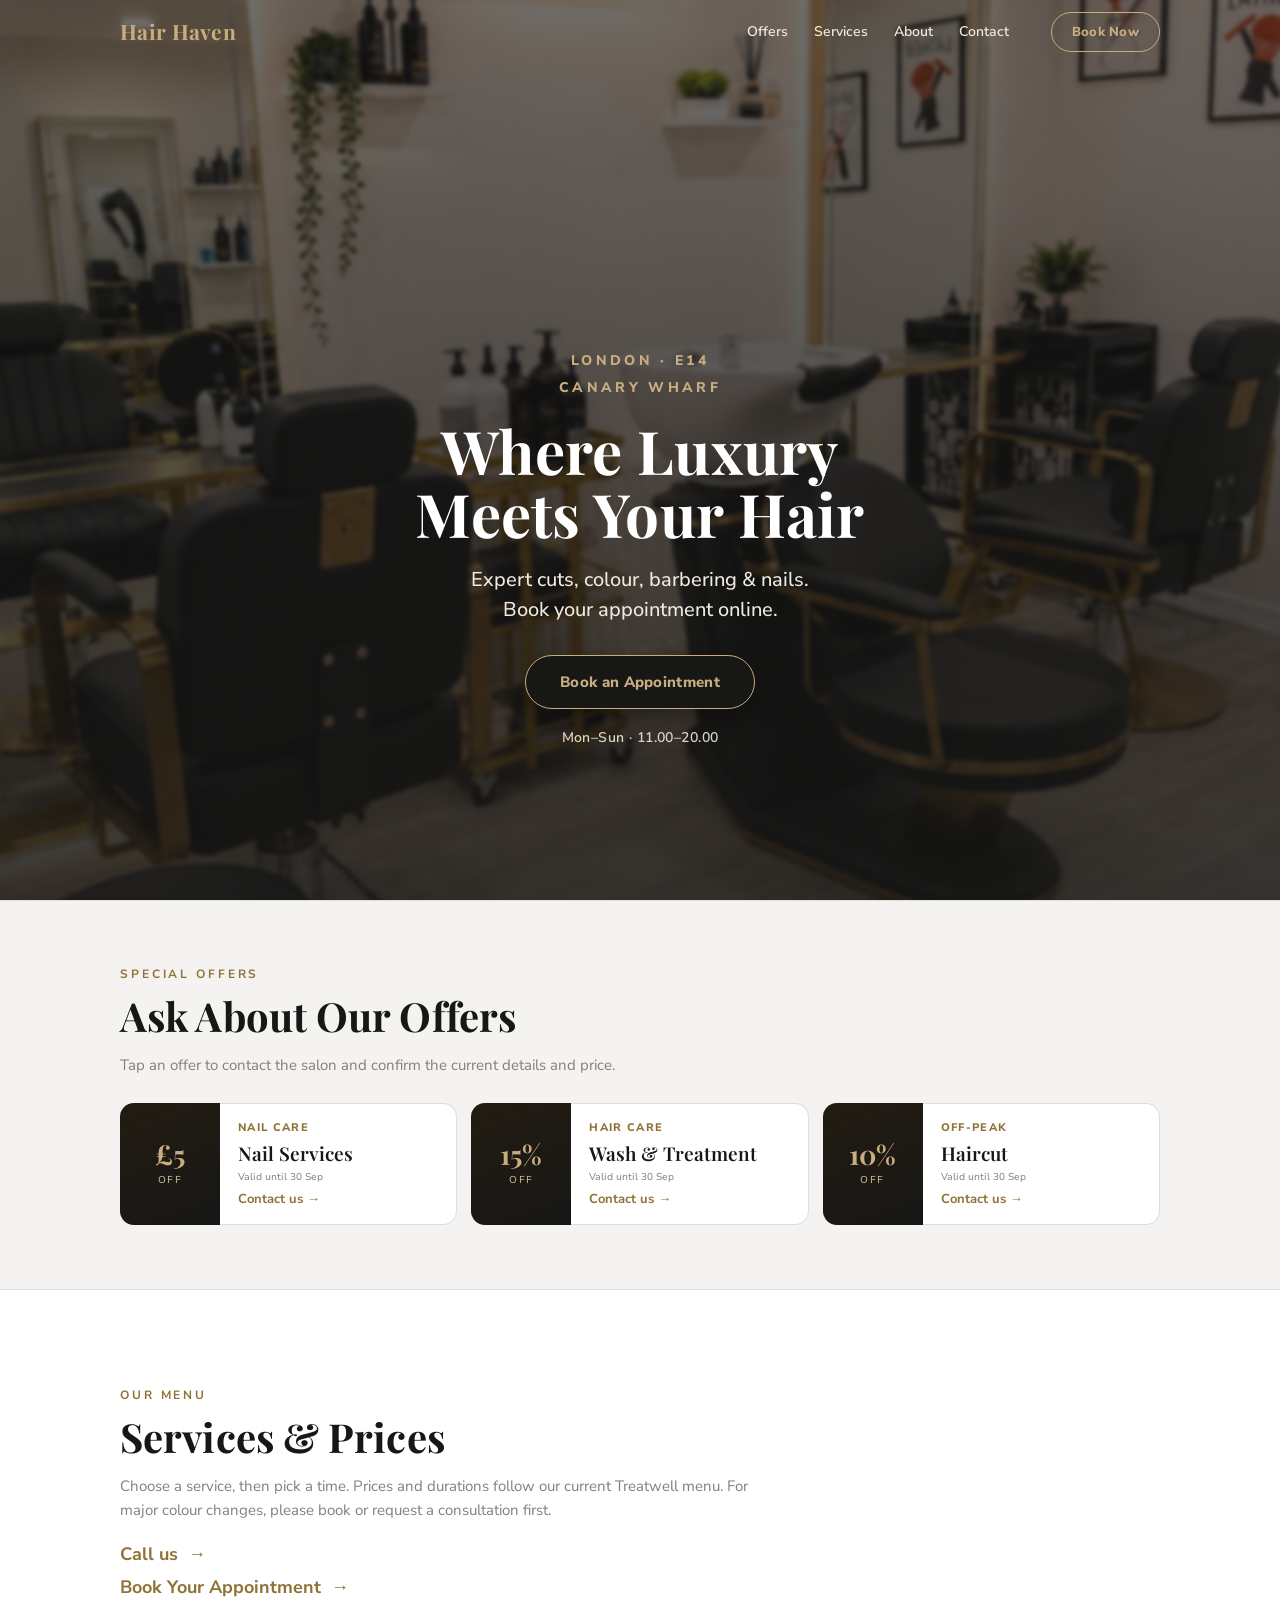
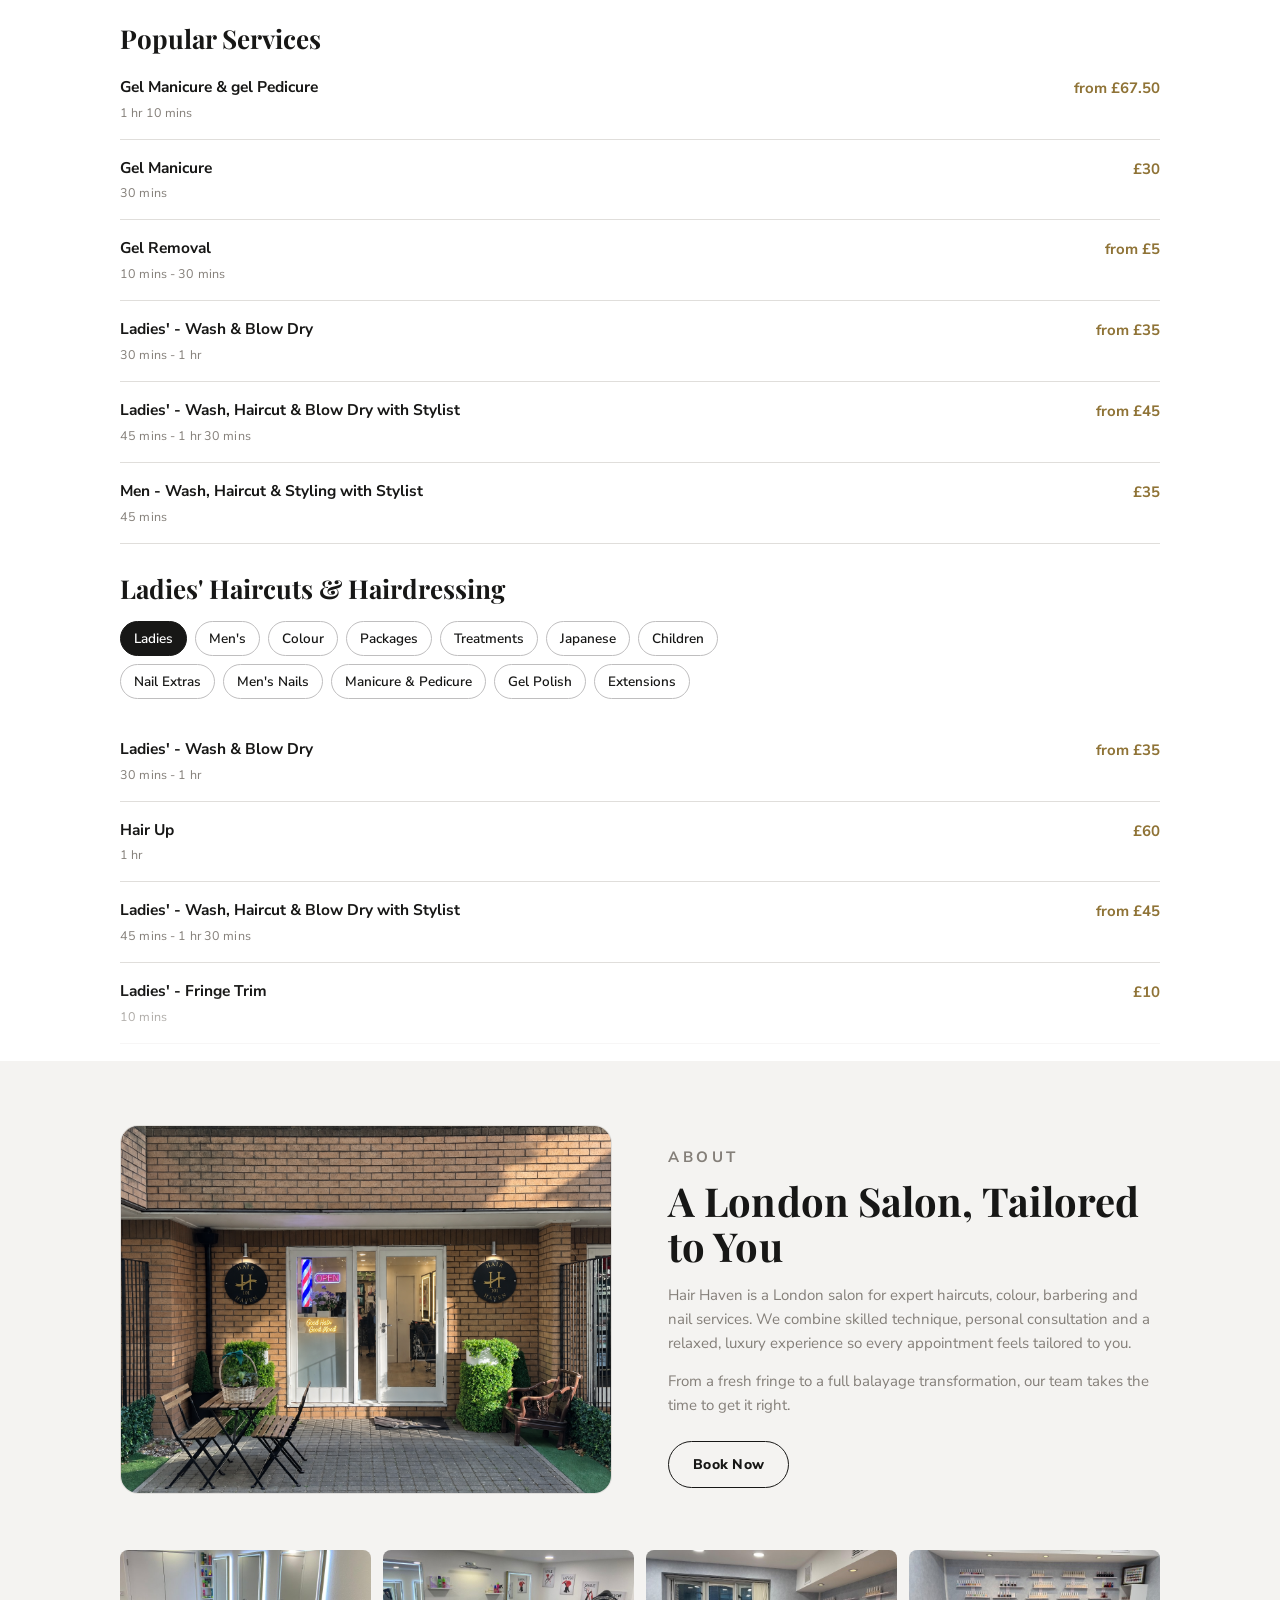
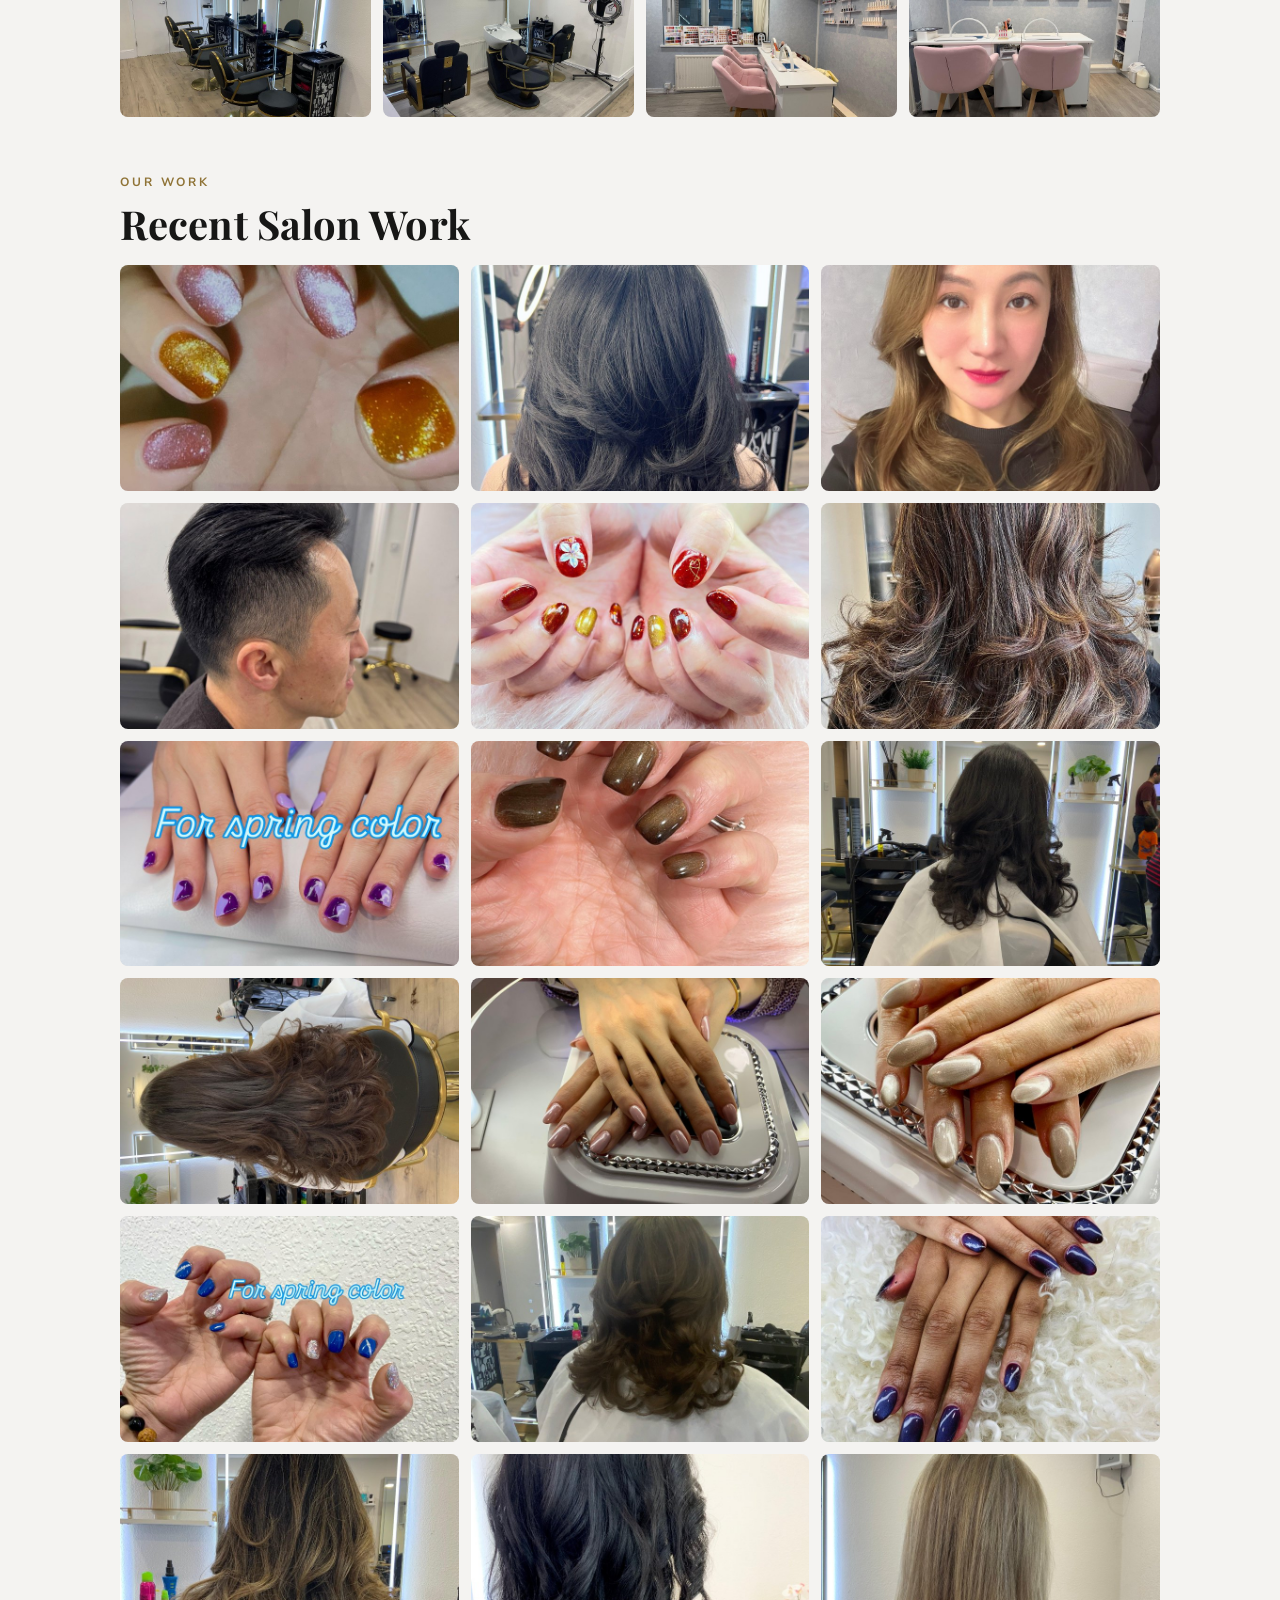
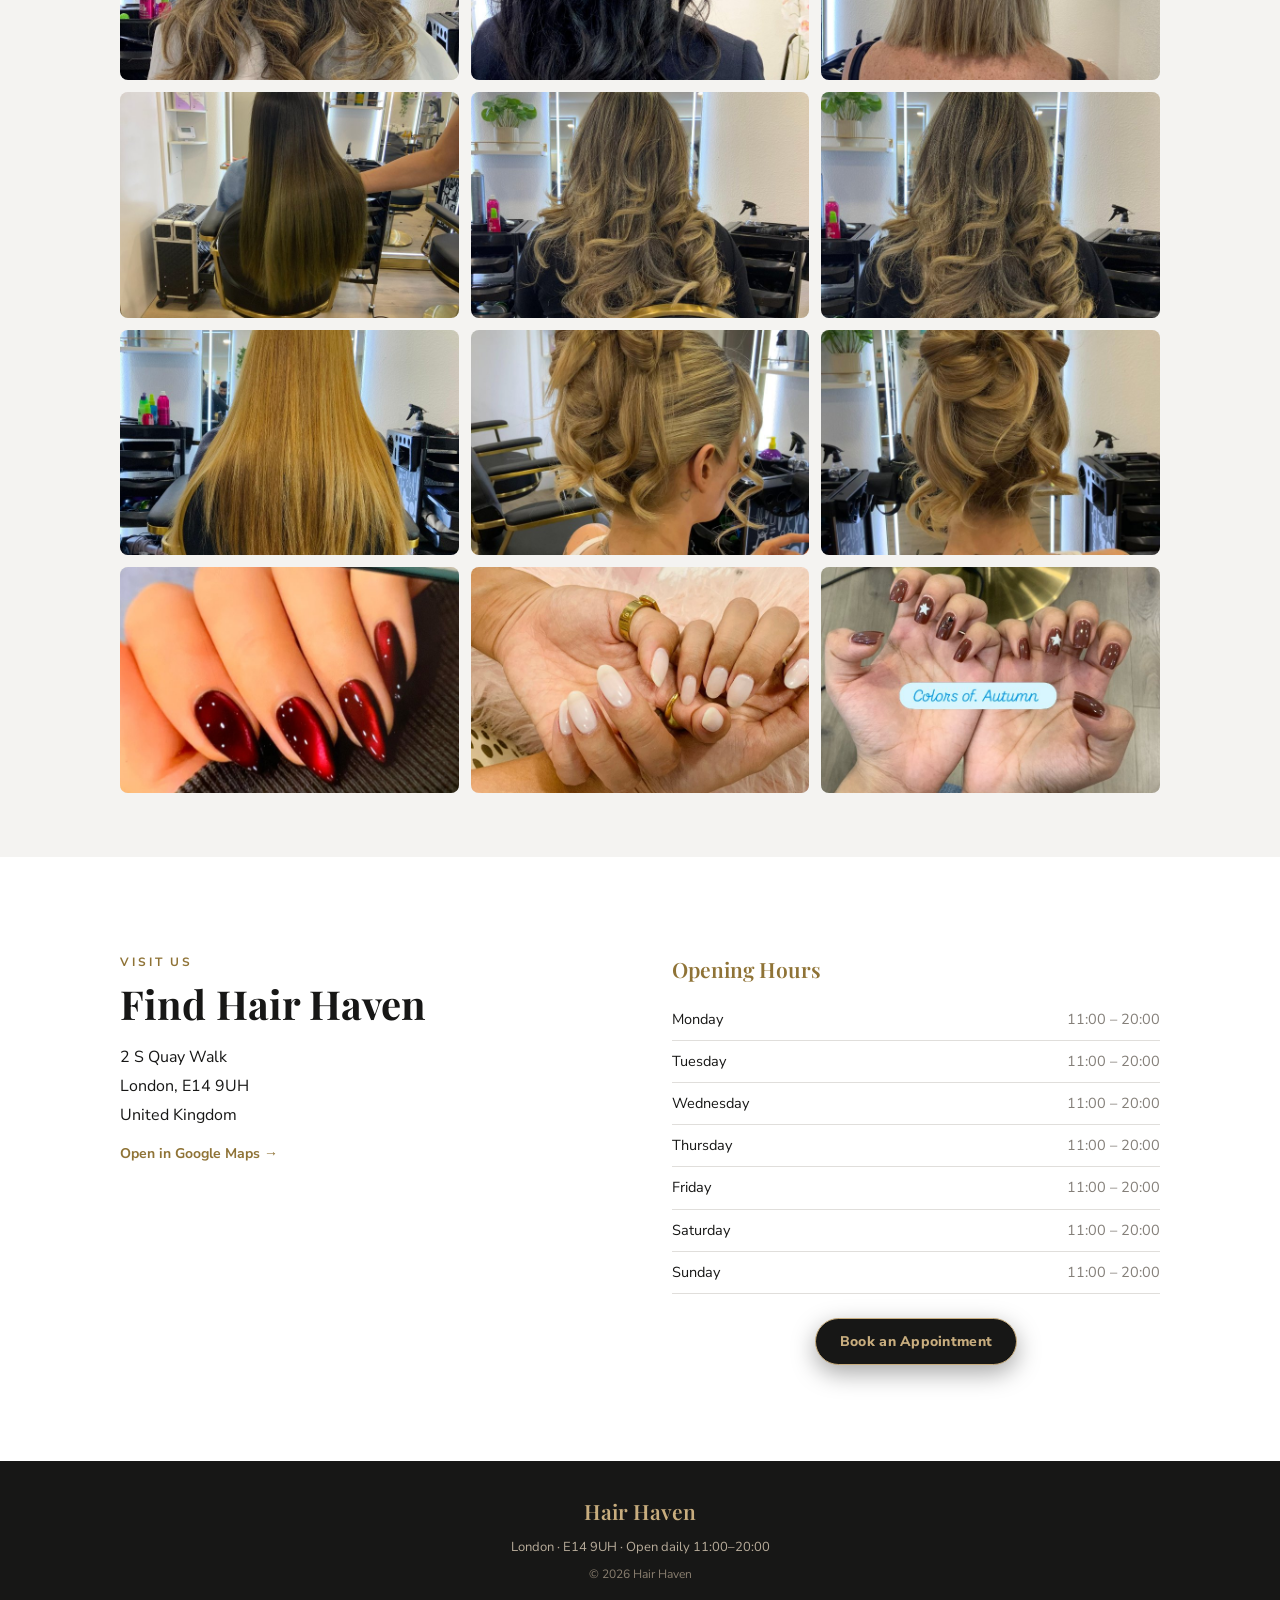
==== commit 797e3cbf: "****zjcsb" ====
--- a/index.html
+++ b/index.html
@@ -9,7 +9,7 @@
   <link rel="preconnect" href="https://fonts.gstatic.com" crossorigin>
   <link rel="preconnect" href="https://widget.treatwell.co.uk" crossorigin>
   <link href="https://fonts.googleapis.com/css2?family=Playfair+Display:wght@500;600;700&family=Nunito+Sans:wght@400;500;600;700;800&display=swap" rel="stylesheet">
-  <link rel="stylesheet" href="styles.css?v=20260920.3">
+  <link rel="stylesheet" href="styles.css?v=20260920.5">
 </head>
 <body id="top">
 
@@ -433,6 +433,6 @@
     </section>
   </div>
 
-  <script src="script.js?v=20260920.3"></script>
+  <script src="script.js?v=20260920.5"></script>
 </body>
 </html>
--- a/styles.css
+++ b/styles.css
@@ -71,20 +71,12 @@
 /* 主 CTA：黑底 + 金字（呼应黑金价目表） */
 .btn--gold{
   background:#171716; color:var(--gold-hi);
-  border:1px solid var(--gold);                       /* 金色描边 */
-  box-shadow:0 0 16px rgba(200,173,126,.45), 0 8px 24px rgba(0,0,0,.35);  /* 金色发光 + 投影（呼吸动画的回退值） */
-  animation:breathe-glow 2.8s ease-in-out infinite;   /* 金色呼吸灯 */
+  border:1px solid var(--gold);
+  box-shadow:0 8px 24px rgba(0,0,0,.35);
 }
 .btn--gold:hover{ background:#000; color:#e6cd8c; }
-/* 金色呼吸灯：光晕由弱到强循环 */
-@keyframes breathe-glow{
-  0%, 100%{ box-shadow:0 0 8px rgba(200,173,126,.25), 0 8px 24px rgba(0,0,0,.35); }
-  50%     { box-shadow:0 0 28px rgba(200,173,126,.62), 0 8px 24px rgba(0,0,0,.35); }
-}
-/* 尊重「减少动态效果」偏好 */
-@media (prefers-reduced-motion: reduce){ .btn--gold{ animation:none; } }
-/* 无发光边缘变体（服务区顶部预订按钮用） */
-.btn--noglow{ border:none; animation:none; box-shadow:0 8px 22px rgba(0,0,0,.3); }
+/* 无描边变体（服务区顶部预订按钮用） */
+.btn--noglow{ border:none; box-shadow:0 8px 22px rgba(0,0,0,.3); }
 .btn--noglow:hover{ box-shadow:0 8px 22px rgba(0,0,0,.3); }
 /* 描边（次要） */
 .btn--dark{ background:transparent; color:var(--ink); border:1px solid var(--ink); }
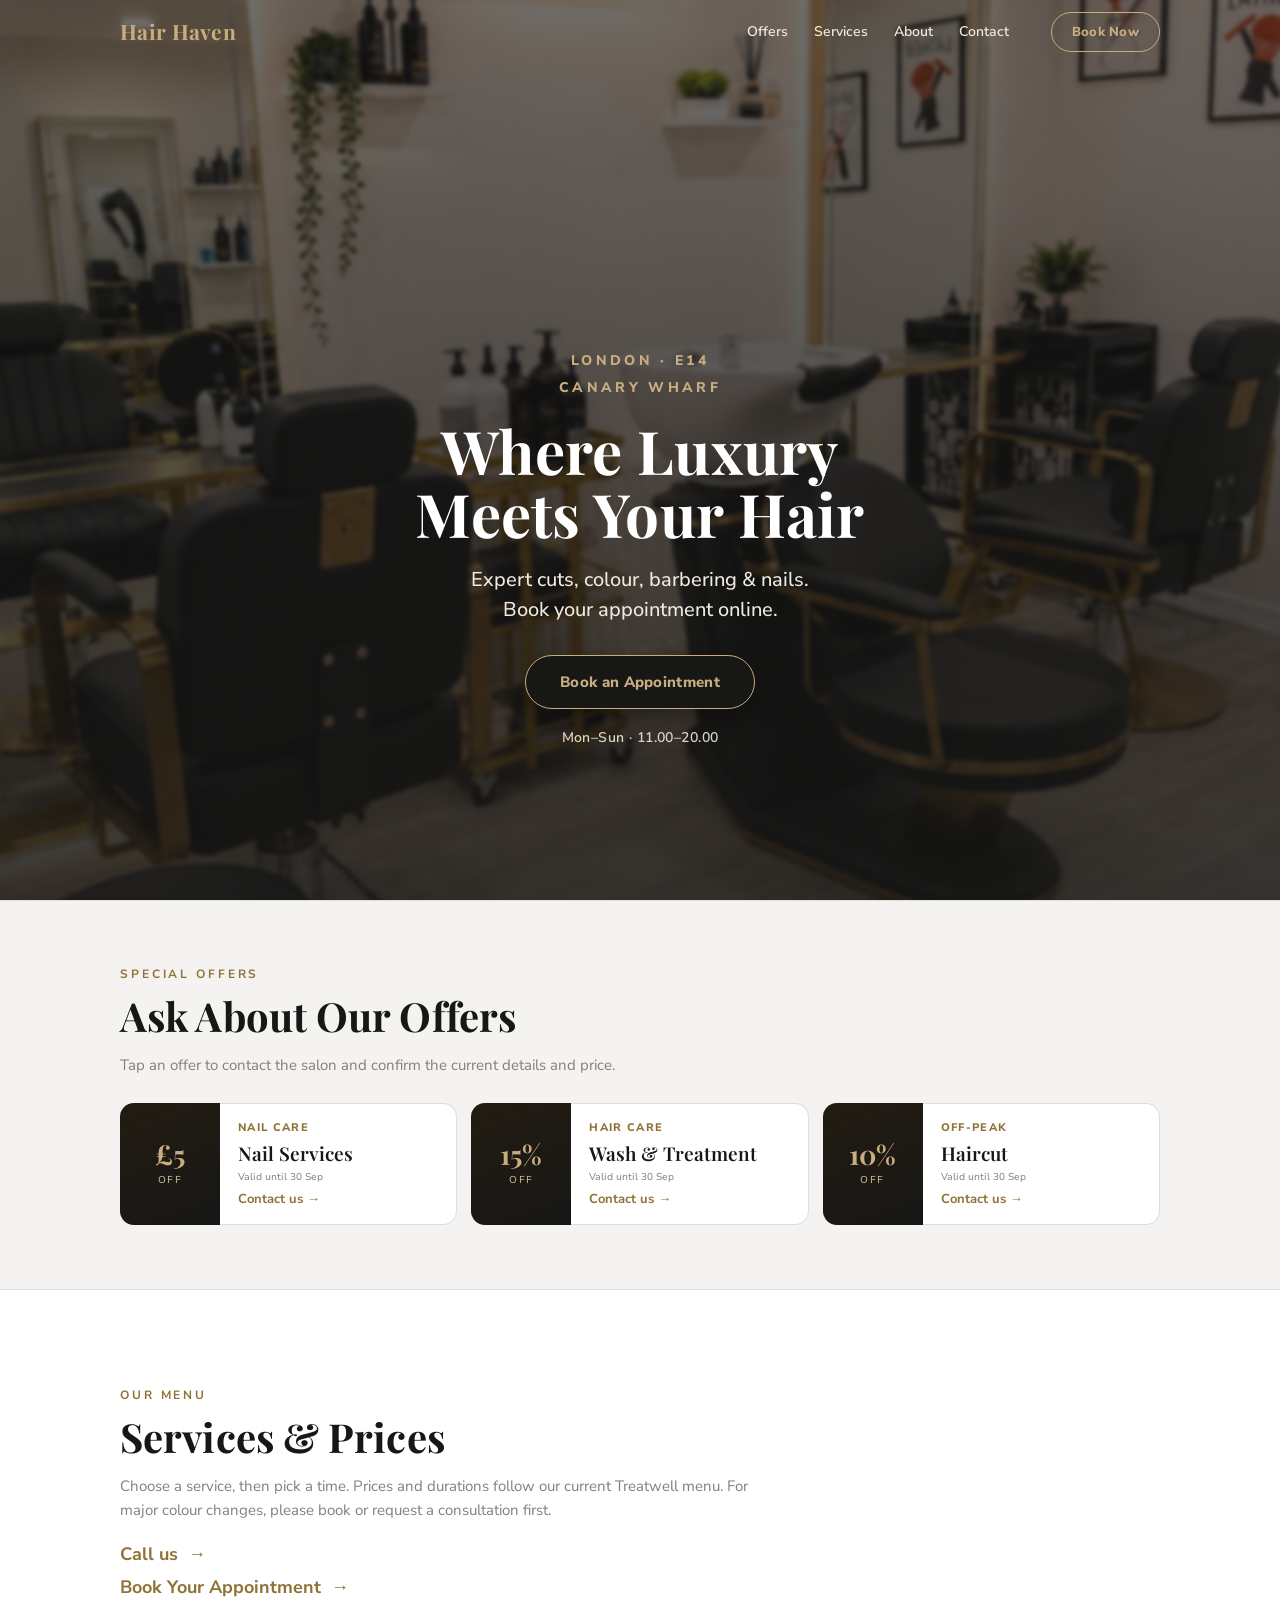
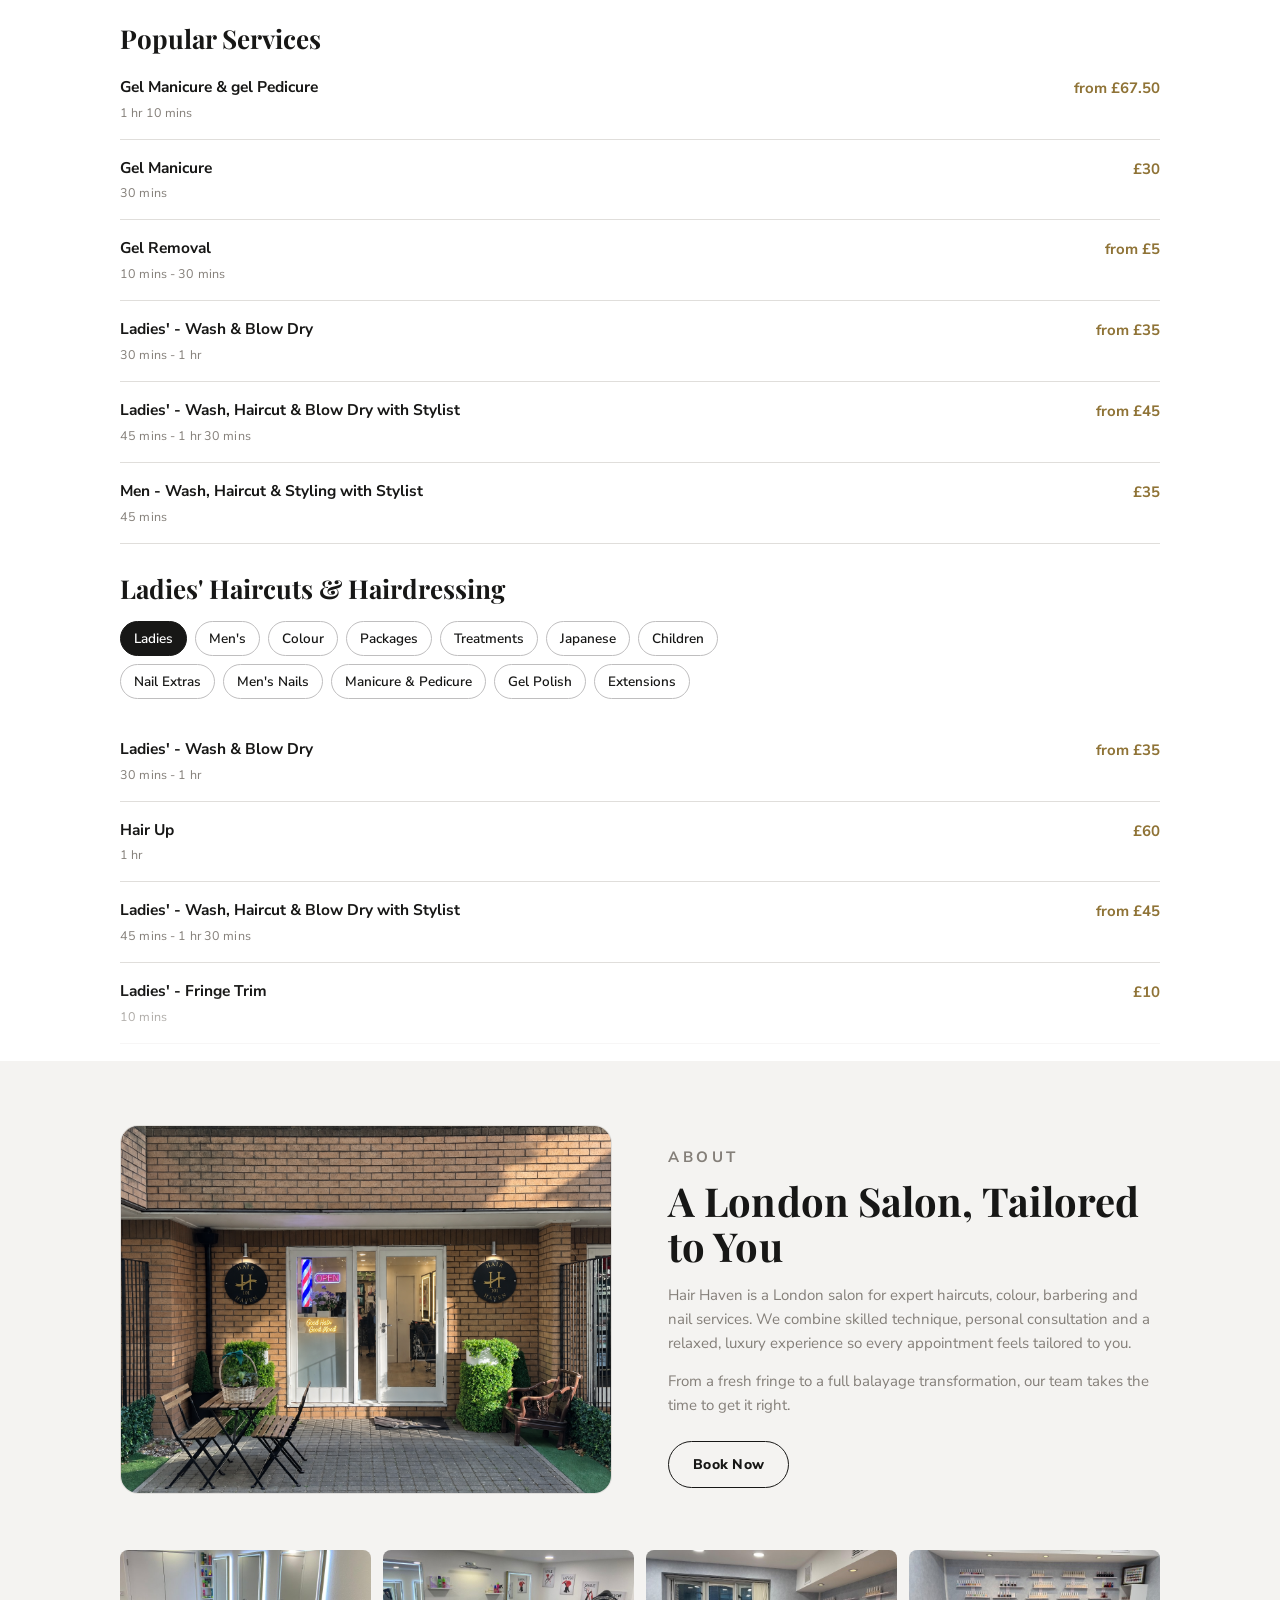
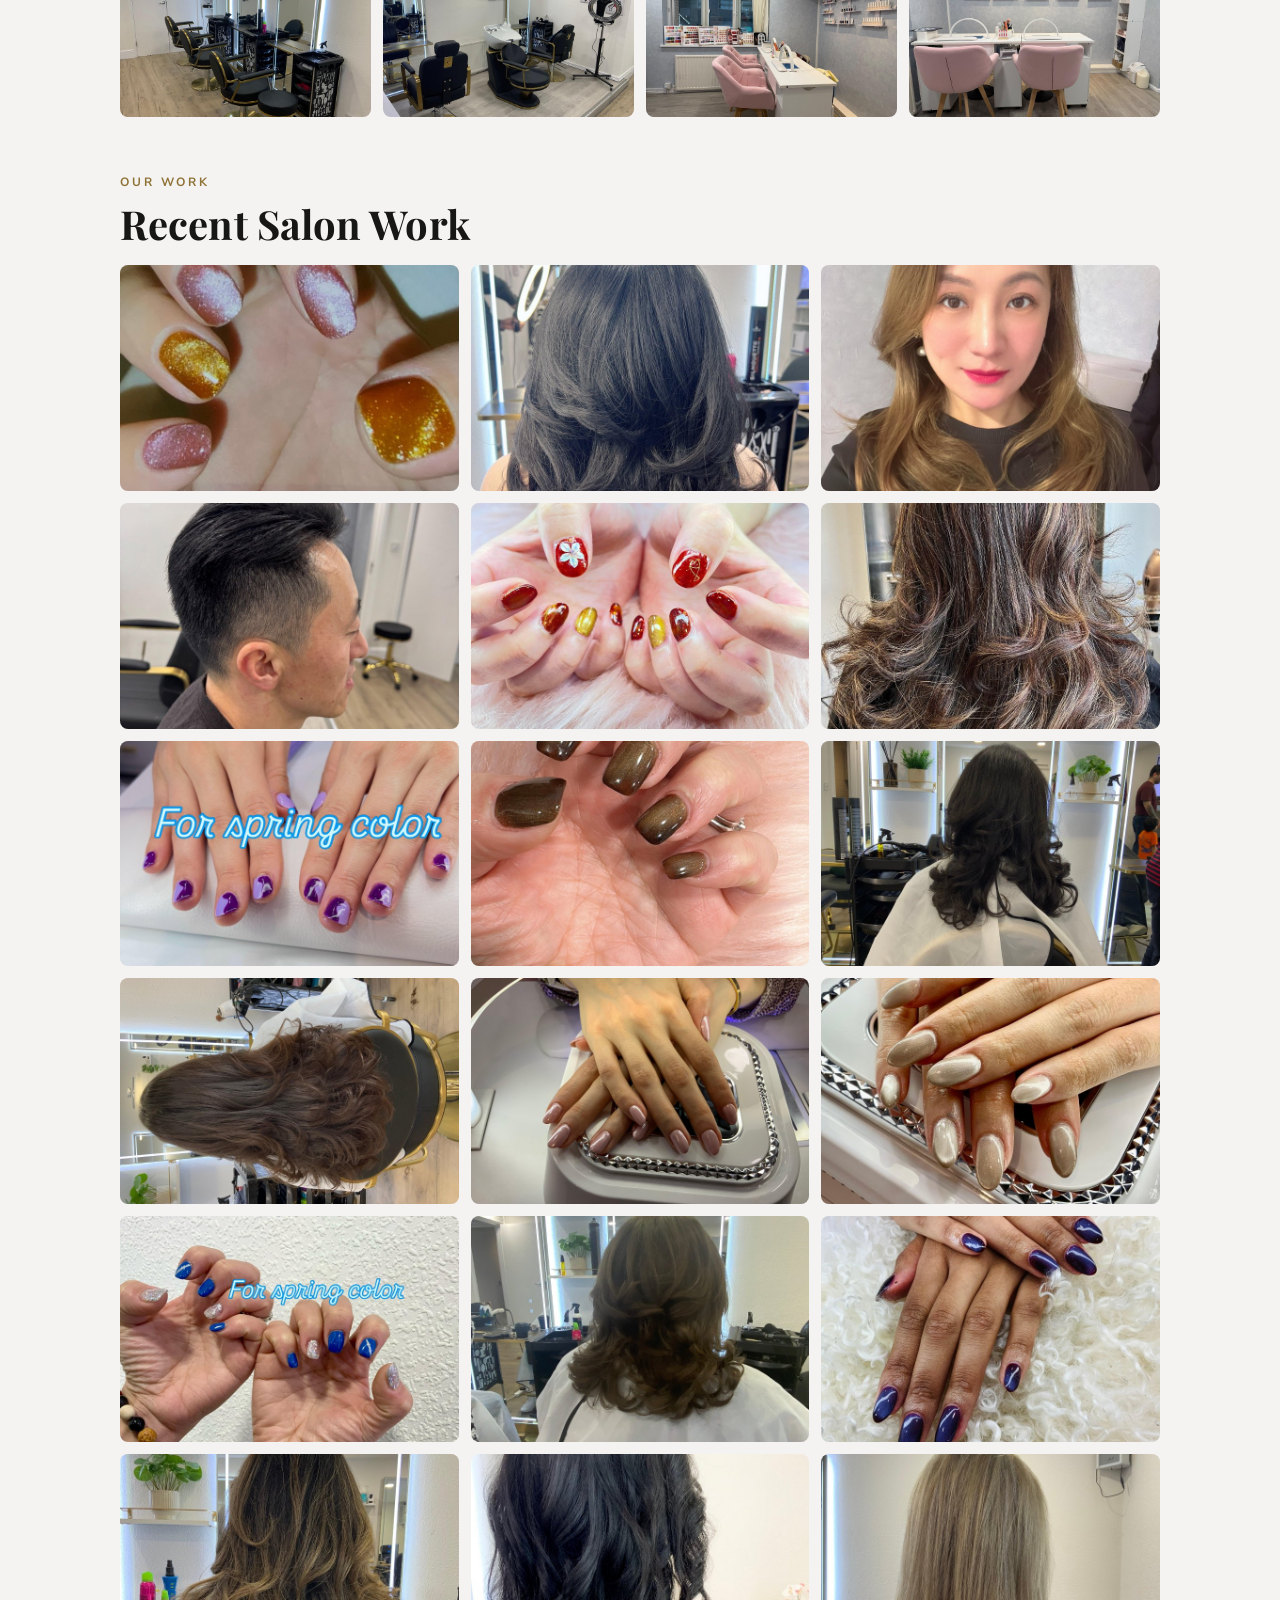
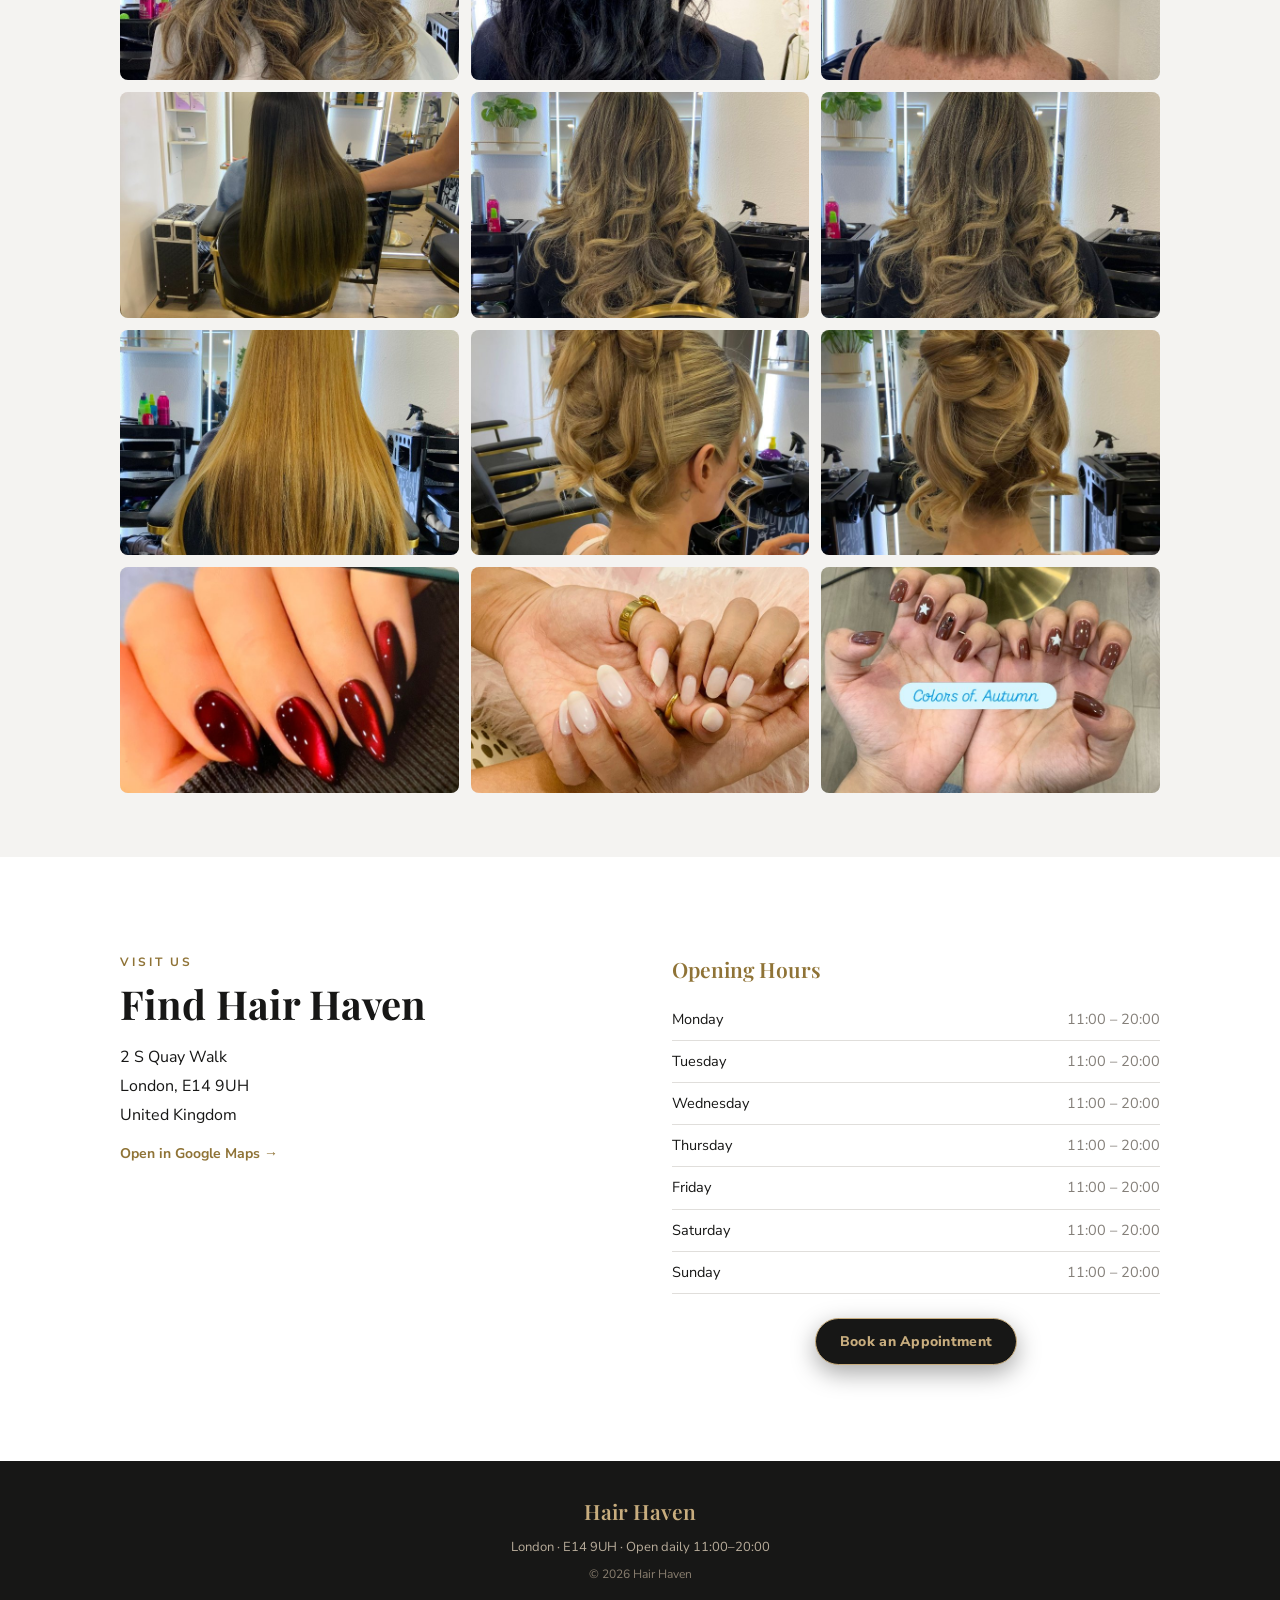
==== commit 023160b1: "ggggggba" ====
--- a/index.html
+++ b/index.html
@@ -9,7 +9,9 @@
   <link rel="preconnect" href="https://fonts.gstatic.com" crossorigin>
   <link rel="preconnect" href="https://widget.treatwell.co.uk" crossorigin>
   <link href="https://fonts.googleapis.com/css2?family=Playfair+Display:wght@500;600;700&family=Nunito+Sans:wght@400;500;600;700;800&display=swap" rel="stylesheet">
-  <link rel="stylesheet" href="styles.css?v=20260920.5">
+  <link rel="icon" type="image/webp" sizes="192x192" href="images/hairhaven-favicon.webp">
+  <meta name="theme-color" content="#171716">
+  <link rel="stylesheet" href="styles.css?v=20260920.7">
 </head>
 <body id="top">
 
@@ -433,6 +435,6 @@
     </section>
   </div>
 
-  <script src="script.js?v=20260920.5"></script>
+  <script src="script.js?v=20260920.7"></script>
 </body>
 </html>
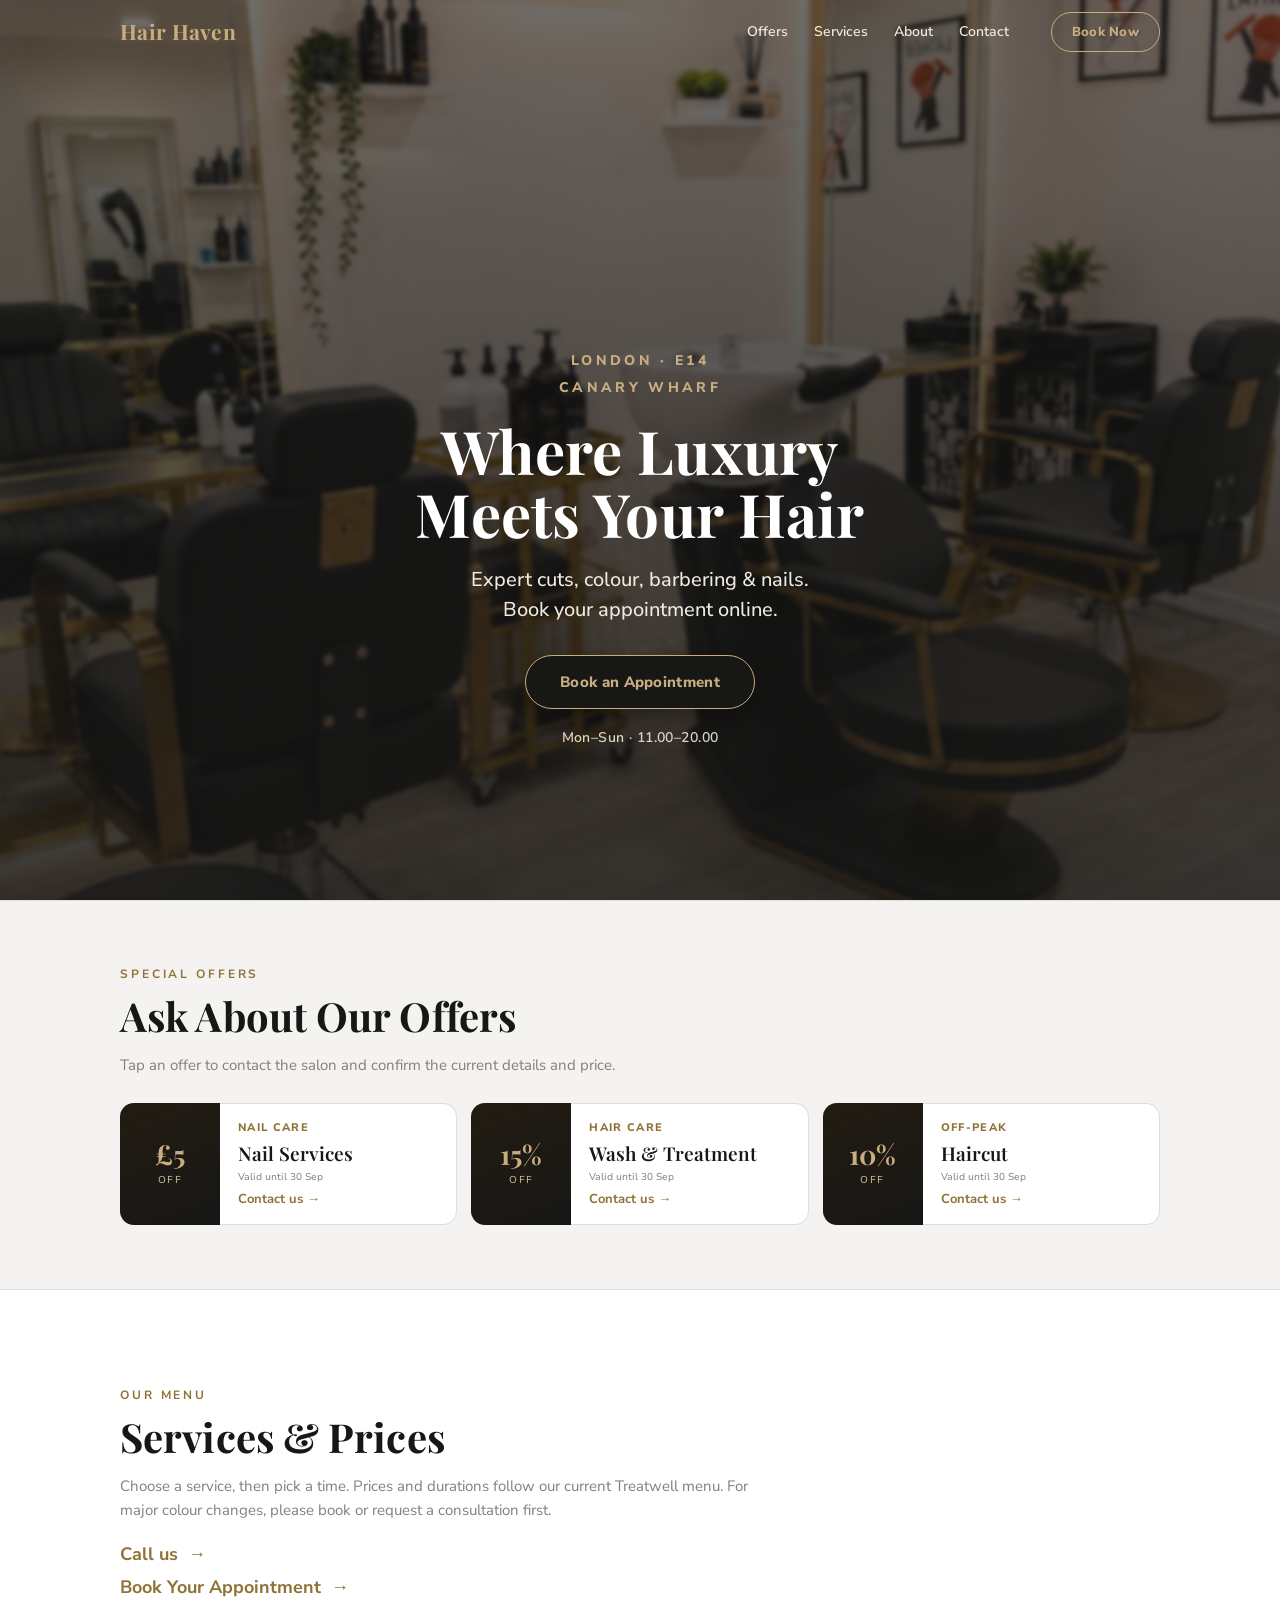
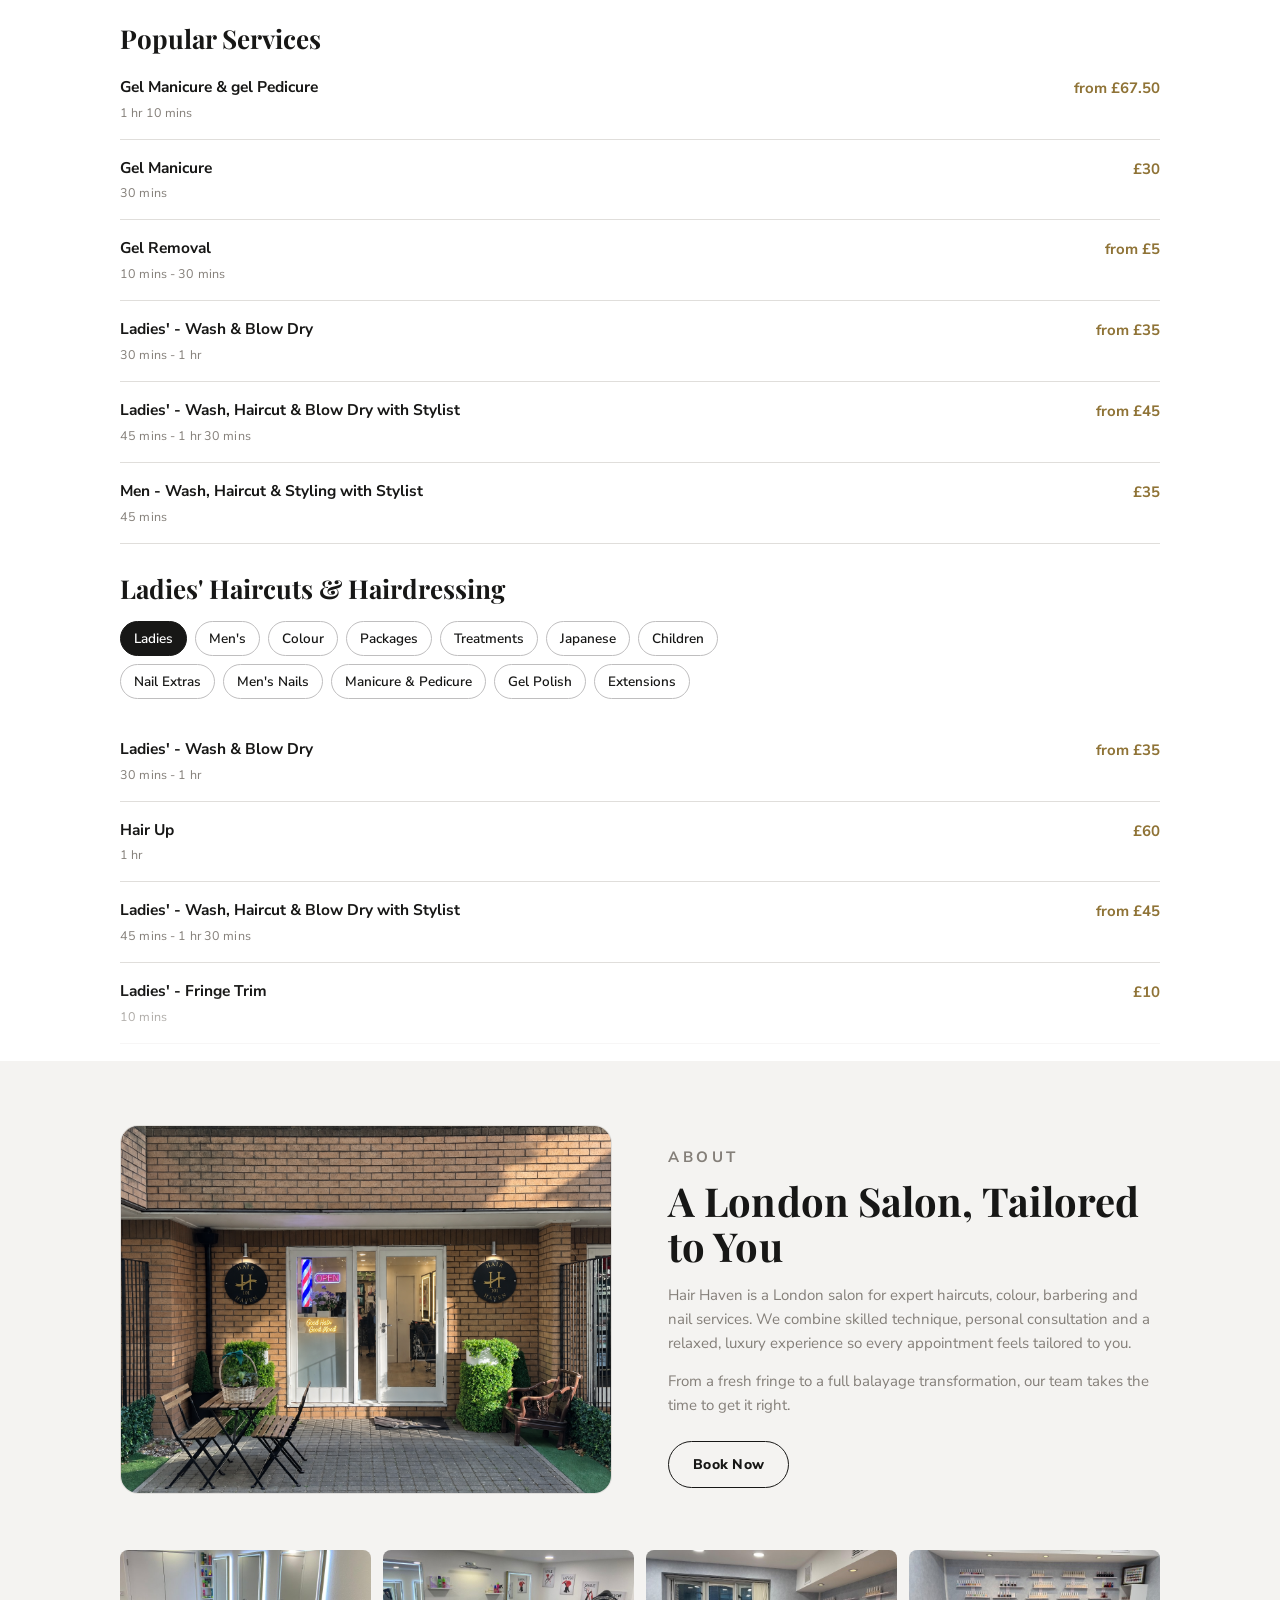
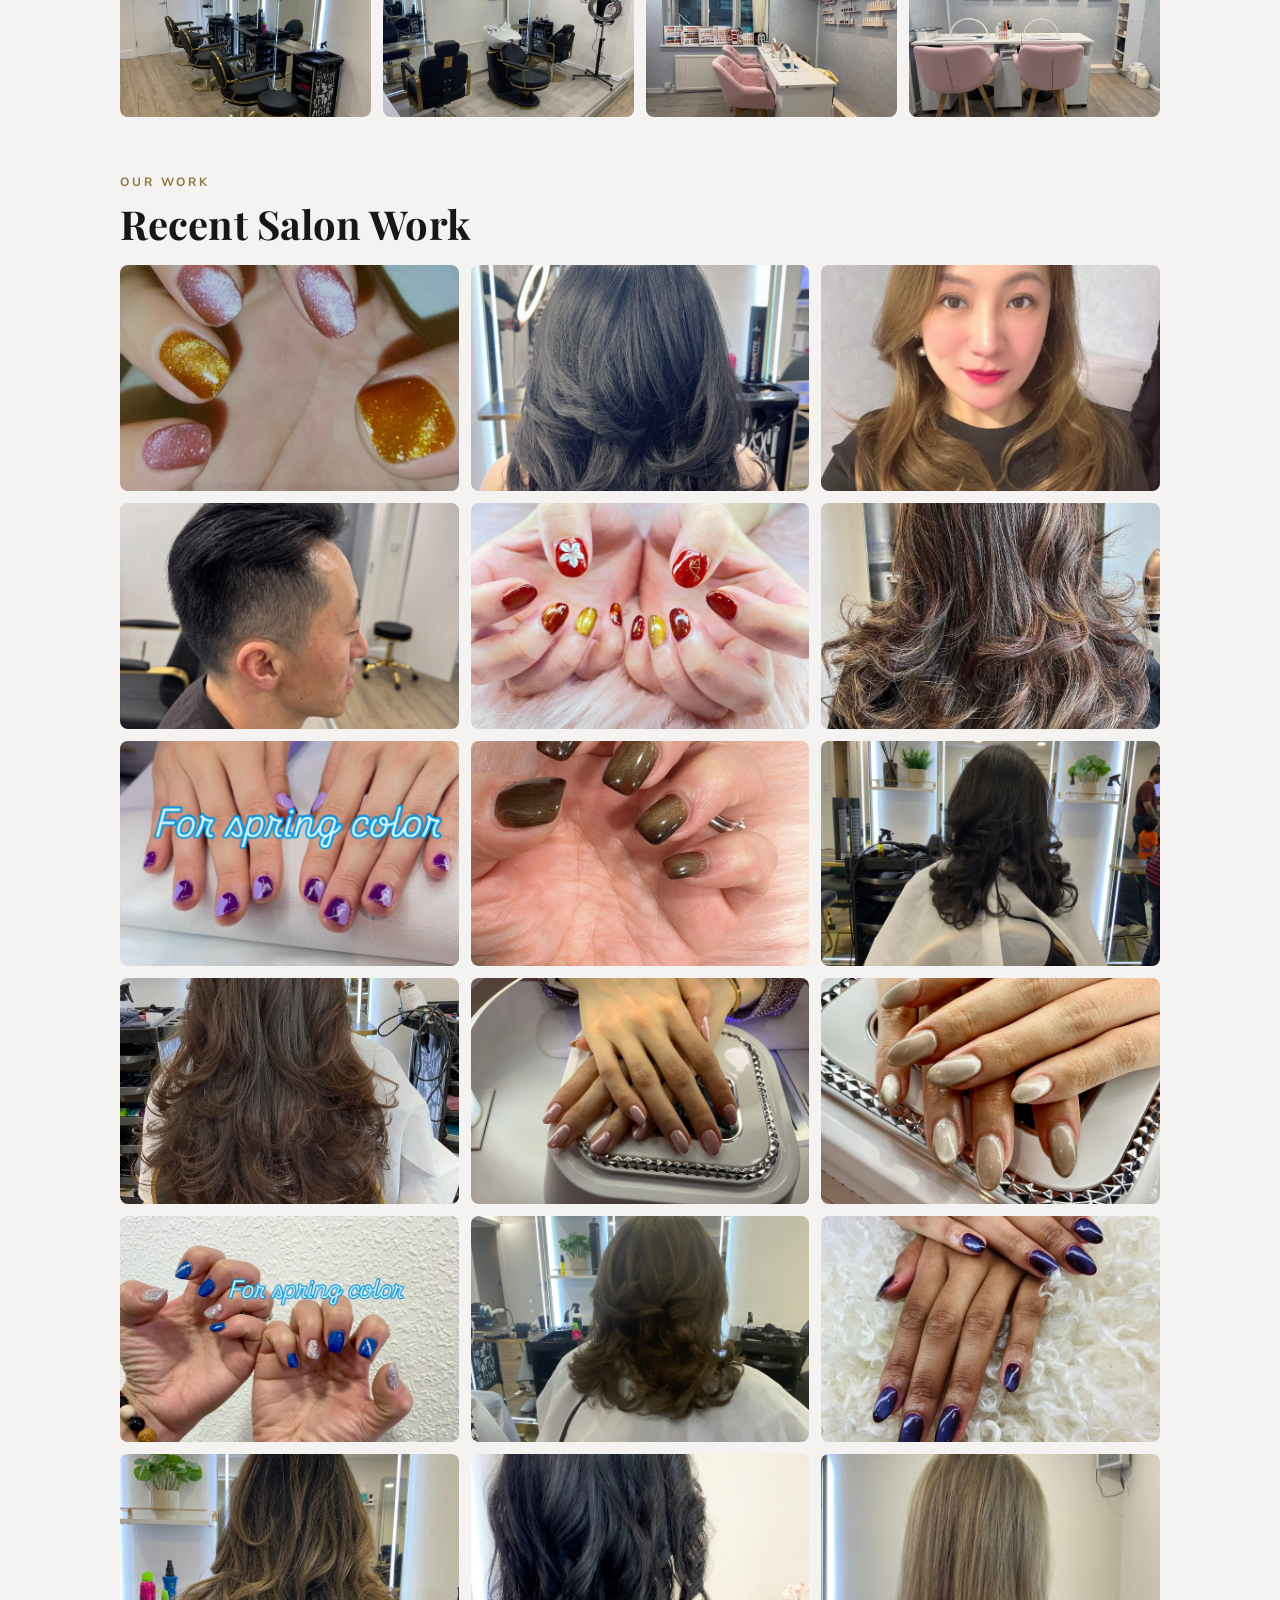
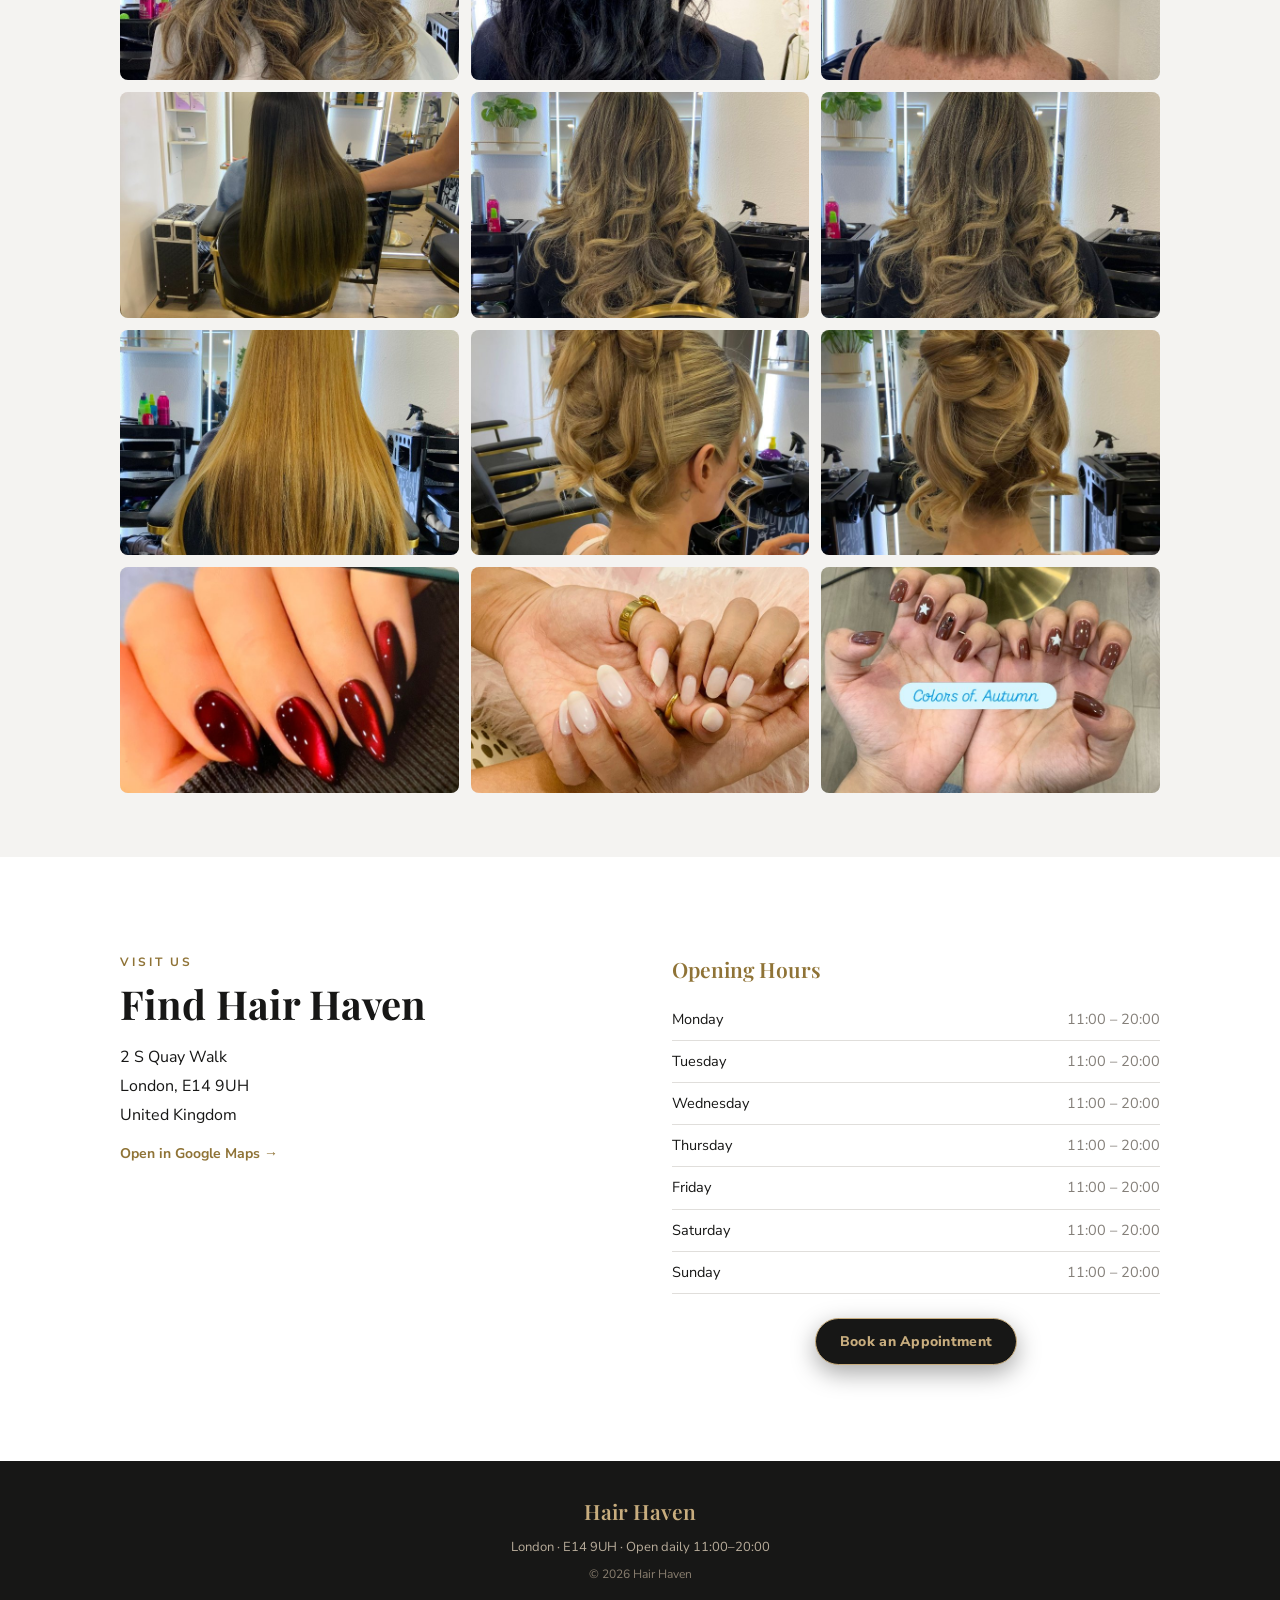
==== commit 6982235e: "*" ====
--- a/index.html
+++ b/index.html
@@ -5,6 +5,7 @@
   <meta name="viewport" content="width=device-width, initial-scale=1.0">
   <title>Hair Haven — Luxury Hair Salon in London</title>
   <meta name="description" content="Hair Haven — expert cuts, colour, barbering and nails in London (E14). Book your appointment online.">
+
   <link rel="preconnect" href="https://fonts.googleapis.com">
   <link rel="preconnect" href="https://fonts.gstatic.com" crossorigin>
   <link rel="preconnect" href="https://widget.treatwell.co.uk" crossorigin>
@@ -15,7 +16,6 @@
 </head>
 <body id="top">
 
-  <!-- ============ NAV ============ -->
   <header class="nav">
     <div class="nav__inner">
       <a href="#top" class="brand">Hair&nbsp;Haven</a>
@@ -36,7 +36,6 @@
     </div>
   </header>
 
-  <!-- ============ HERO ============ -->
   <section class="hero">
     <div class="hero__media" data-img="hero"></div>
     <div class="hero__overlay"></div>
@@ -49,7 +48,6 @@
     </div>
   </section>
 
-  <!-- ============ OFFERS ============ -->
   <section class="offers" id="offers">
     <div class="wrap">
       <p class="eyebrow eyebrow--light">Special Offers</p>
@@ -90,7 +88,6 @@
     </div>
   </section>
 
-  <!-- ============ SERVICES ============ -->
   <section class="section" id="services">
     <div class="wrap">
       <p class="eyebrow">Our Menu</p>
@@ -116,7 +113,6 @@
 
       <h3 class="cat__title cat__title--control" id="activeCategoryTitle">Ladies' Haircuts &amp; Hairdressing</h3>
 
-      <!-- 服务分类：美发与美甲分两行显示 -->
       <div class="chips-wrap">
         <div class="chips-row">
           <div class="chips" role="tablist" aria-label="Hair services">
@@ -141,7 +137,6 @@
         </div>
       </div>
 
-      <!-- Ladies' Haircuts & Hairdressing -->
       <div class="cat" id="cat-ladies-haircuts">
         <h3 class="cat__title">Ladies' Haircuts &amp; Hairdressing</h3>
         <ul class="menu">
@@ -152,7 +147,6 @@
         </ul>
       </div>
 
-      <!-- Men's -->
       <div class="cat" id="cat-mens">
         <h3 class="cat__title">Men's</h3>
         <ul class="menu">
@@ -166,7 +160,6 @@
         </ul>
       </div>
 
-      <!-- Ladies' Hair Colour & Highlights -->
       <div class="cat" id="cat-colour">
         <h3 class="cat__title">Ladies' Hair Colour &amp; Highlights</h3>
         <ul class="menu">
@@ -183,7 +176,6 @@
         </ul>
       </div>
 
-      <!-- Ladies' Hair Colour & Highlights Packages -->
       <div class="cat" id="cat-packages">
         <h3 class="cat__title">Ladies' Hair Colour &amp; Highlights Packages</h3>
         <ul class="menu">
@@ -204,7 +196,6 @@
         </ul>
       </div>
 
-      <!-- Hair Treatments -->
       <div class="cat" id="cat-treatments">
         <h3 class="cat__title">Hair Treatments</h3>
         <ul class="menu">
@@ -214,7 +205,6 @@
         </ul>
       </div>
 
-      <!-- Japanese Style - Haircuts & Hairdressing -->
       <div class="cat" id="cat-japanese">
         <h3 class="cat__title">Japanese Style - Haircuts &amp; Hairdressing</h3>
         <ul class="menu">
@@ -224,7 +214,6 @@
         </ul>
       </div>
 
-      <!-- Children - Haircuts & Hairdressing -->
       <div class="cat" id="cat-children">
         <h3 class="cat__title">Children - Haircuts &amp; Hairdressing</h3>
         <ul class="menu">
@@ -233,7 +222,6 @@
         </ul>
       </div>
 
-      <!-- Nail Extras -->
       <div class="cat" id="cat-nail-extras">
         <h3 class="cat__title">Nail Extras</h3>
         <ul class="menu">
@@ -245,7 +233,6 @@
         </ul>
       </div>
 
-      <!-- Men's Manicures & Pedicures -->
       <div class="cat" id="cat-mens-nails">
         <h3 class="cat__title">Men's Manicures &amp; Pedicures</h3>
         <ul class="menu">
@@ -255,7 +242,6 @@
         </ul>
       </div>
 
-      <!-- Manicures & Pedicures -->
       <div class="cat" id="cat-manicures">
         <h3 class="cat__title">Manicures &amp; Pedicures</h3>
         <ul class="menu">
@@ -267,7 +253,6 @@
         </ul>
       </div>
 
-      <!-- Gel Polish -->
       <div class="cat" id="cat-gel-polish">
         <h3 class="cat__title">Gel Polish</h3>
         <ul class="menu">
@@ -278,7 +263,6 @@
         </ul>
       </div>
 
-      <!-- Nail Extensions -->
       <div class="cat" id="cat-extensions">
         <h3 class="cat__title">Nail Extensions</h3>
         <ul class="menu">
@@ -296,7 +280,6 @@
     </div>
   </section>
 
-  <!-- ============ ABOUT ============ -->
   <section class="about" id="about">
     <div class="wrap about__inner">
       <div class="about__media">
@@ -355,7 +338,6 @@
     </div>
   </section>
 
-  <!-- ============ CONTACT ============ -->
   <section class="section contact" id="contact">
     <div class="wrap contact__inner">
       <div class="contact__col">
@@ -384,7 +366,6 @@
     </div>
   </section>
 
-  <!-- ============ FOOTER ============ -->
   <footer class="footer">
     <div class="wrap footer__inner">
       <span class="footer__brand">Hair Haven</span>
@@ -393,7 +374,6 @@
     </div>
   </footer>
 
-  <!-- Booking -->
   <div class="booking-modal" id="bookingModal" role="dialog" aria-modal="true" aria-label="Book an appointment" aria-hidden="true">
     <div class="booking-modal__backdrop" data-hh-close></div>
     <div class="booking-modal__panel">
--- a/styles.css
+++ b/styles.css
@@ -1,21 +1,17 @@
-/* ============================================================
-   Hair Haven — 官网样式（白底 · 黑金配色 · 手机端优先）
-   背景：白；文字：近黑；点缀：金；按钮：黑
-   字体：大标题 Playfair Display（衬线），正文 Nunito Sans
-   ============================================================ */
+
 
 :root{
-  /* 高级黑金配色 —— 拉丝金 #C8AD7E · 拉丝黑 #171716 · 浅钛灰 #BFBEBF */
-  --bg:        #ffffff;   /* 白色主背景（贴合 SumUp 白色浮层） */
-  --surface:   #f4f3f1;   /* 浅中性色带（交替板块 / 卡片背景） */
+  
+  --bg:        #ffffff;   
+  --surface:   #f4f3f1;   
   --surface-2: #eae8e4;
-  --ink:       #171716;   /* 拉丝黑（正文 / 大标题 / 按钮 / 页脚） */
-  --muted:     #847f79;   /* 次文字（灰） */
-  --line:      #e0dedb;   /* 浅色分隔线 */
-  --gray:      #bfbebf;   /* 浅钛灰（pill 描边等点缀） */
-  --gold:      #c8ad7e;   /* 拉丝金（描边 / hover / 深色区域文字） */
-  --gold-ink:  #8f7336;   /* 深金：白底上的金色文字（保证可读） */
-  --gold-hi:   #c8ad7e;   /* 拉丝金（hero / footer / 黑按钮上的金字） */
+  --ink:       #171716;   
+  --muted:     #847f79;   
+  --line:      #e0dedb;   
+  --gray:      #bfbebf;   
+  --gold:      #c8ad7e;   
+  --gold-ink:  #8f7336;   
+  --gold-hi:   #c8ad7e;   
   --gold-deep: #6a531f;
   --maxw:      1080px;
   --service-menu-height: 340px;
@@ -25,7 +21,7 @@
 
 *{ box-sizing:border-box; margin:0; padding:0; }
 html{ scroll-behavior:smooth; scroll-padding-top:70px; scrollbar-width:none; -ms-overflow-style:none; }
-/* 全局隐藏滚动条（滚动功能保留） */
+
 *{ scrollbar-width:none; -ms-overflow-style:none; }
 *::-webkit-scrollbar{ width:0; height:0; display:none; }
 body{
@@ -40,7 +36,6 @@
 
 .wrap{ max-width:var(--maxw); margin:0 auto; padding:0 20px; }
 
-/* ---------- 通用文字 ---------- */
 .eyebrow{
   font-size:12px; letter-spacing:.24em; text-transform:uppercase;
   color:var(--gold-ink); font-weight:700; margin-bottom:10px;
@@ -53,13 +48,12 @@
 .section__title--light{ color:var(--ink); }
 .section__lead{ color:var(--muted); margin-top:14px; max-width:640px; font-size:15px; }
 .section__lead strong{ color:var(--gold-ink); font-weight:700; }
-/* 头发长度图例：紧跟在当前分类标题下方 */
+
 .lead-sizes{ margin:2px 0 14px; font-size:13px; color:var(--muted); letter-spacing:.01em; }
 .lead-sizes strong{ color:var(--gold-ink); font-weight:800; }
-/* 图例后面紧跟 W/B 说明时（Colour Packages），把两行详情之间的 gap 收紧 */
+
 .lead-sizes:has(+ .cat__note){ margin-bottom:4px; }
 
-/* ---------- 按钮 ---------- */
 .btn{
   font-family:var(--sans); font-size:14px; font-weight:800; letter-spacing:.02em;
   border:none; border-radius:999px; padding:13px 24px; cursor:pointer;
@@ -68,30 +62,26 @@
   white-space:nowrap; -webkit-user-select:none; user-select:none;
 }
 .btn:active{ transform:translateY(1px); }
-/* 主 CTA：黑底 + 金字（呼应黑金价目表） */
+
 .btn--gold{
   background:#171716; color:var(--gold-hi);
   border:1px solid var(--gold);
   box-shadow:0 8px 24px rgba(0,0,0,.35);
 }
 .btn--gold:hover{ background:#000; color:#e6cd8c; }
-/* 无描边变体（服务区顶部预订按钮用） */
+
 .btn--noglow{ border:none; box-shadow:0 8px 22px rgba(0,0,0,.3); }
 .btn--noglow:hover{ box-shadow:0 8px 22px rgba(0,0,0,.3); }
-/* 描边（次要） */
+
 .btn--dark{ background:transparent; color:var(--ink); border:1px solid var(--ink); }
 .btn--dark:hover{ background:var(--ink); color:var(--gold-hi); }
-/* 导航预订按钮：黑底金字 */
-/* 导航预订按钮：首屏（hero 上）= 金色描边；滚动后 = 黑底金字 */
+
 .btn--book{ background:transparent; color:var(--gold-hi); border:1px solid var(--gold); padding:10px 20px; font-size:13px; }
 .btn--book:hover{ background:var(--gold); color:#211602; }
 .nav--scrolled .btn--book{ background:var(--ink); color:var(--gold-hi); border-color:var(--ink); }
 .nav--scrolled .btn--book:hover{ background:#000; color:#e6cd8c; }
 .btn--lg{ padding:16px 34px; font-size:15px; }
 
-/* ============================================================
-   预订浮层（Treatwell 官方预约页优先，保底页仅在失败时出现）
-   ============================================================ */
 .booking-modal,.call-modal{ position:fixed; inset:0; z-index:200; display:none; }
 .booking-modal.open,.call-modal.open{ display:block; }
 .booking-modal__backdrop,.call-modal__backdrop{ position:absolute; inset:0; background:rgba(15,12,10,.55); -webkit-backdrop-filter:blur(2px); backdrop-filter:blur(2px); }
@@ -153,16 +143,13 @@
 .call-modal__book:hover{ background:#000; color:#e6cd8c; }
 .call-modal__note{ margin:10px 0 0; color:var(--muted); font-size:11.5px; line-height:1.45; }
 
-/* ============================================================
-   NAV
-   ============================================================ */
 .nav{
   position:fixed; top:0; left:0; right:0; z-index:50;
   background:transparent;
   border-bottom:1px solid transparent;
   transition:background .3s ease, border-color .3s ease, backdrop-filter .3s ease;
 }
-/* 滚过 hero 后：切换成白色导航栏 */
+
 .nav--scrolled{
   background:rgba(255,255,255,.9); backdrop-filter:saturate(180%) blur(12px);
   border-bottom-color:var(--line);
@@ -189,36 +176,32 @@
 .nav--scrolled .nav__toggle{ background:#fff; border-color:var(--line); }
 .nav--scrolled .nav__toggle span{ background:var(--ink); }
 
-/* 移动端展开菜单 */
 .nav__links.open{
   display:flex; flex-direction:column; gap:2px;
   position:absolute; left:0; right:0; top:100%;
   padding:8px 20px 16px;
   transition:background .3s ease, border-color .3s ease;
 }
-/* 顶部（hero 上）：黑色下拉，跟透明黑金导航同步 */
+
 .nav__links.open{ background:rgba(16,13,11,.97); backdrop-filter:blur(8px); border-bottom:1px solid rgba(230,205,140,.18); }
 .nav__links.open a{
   padding:12px 6px; font-size:15px; font-weight:600; color:#f2ead9;
   border-bottom:1px solid rgba(255,255,255,.08);
 }
 .nav__links.open a:last-child{ border-bottom:none; }
-/* 滚动后：白色下拉，跟白色导航同步 */
+
 .nav--scrolled .nav__links.open{ background:rgba(255,255,255,.97); border-bottom-color:var(--line); }
 .nav--scrolled .nav__links.open a{ color:var(--ink); border-bottom-color:var(--line); }
-/* 顶部态菜单打开时：导航栏也变黑，与下拉融为一整块 */
+
 .nav:not(.nav--scrolled):has(.nav__links.open){ background:rgba(16,13,11,.97); backdrop-filter:blur(8px); }
 
-/* ============================================================
-   HERO（深色图片区，白字金饰——真实照片放进来时天然有对比）
-   ============================================================ */
 .hero{ position:relative; min-height:100vh; min-height:100svh; display:flex; align-items:center; overflow:hidden; padding-top:16vh; }
 .hero__media{ position:absolute; inset:0; background:#0c0a08; filter:blur(2px); transform:scale(1.03); }
-/* 手机端加载竖版裁切；电脑端在下方媒体查询换成横版 */
+
 .hero__media[data-img]{
   background:#0c0a08 url("images/hair-haven-hero-mobile.webp") center/cover no-repeat;
 }
-/* 黑色蒙层悬浮在图片上（保留黑底质感 + 透明度，确保文字可读） */
+
 .hero__overlay{ position:absolute; inset:0; background:linear-gradient(180deg, rgba(23,23,22,.62) 0%, rgba(23,23,22,.72) 45%, rgba(23,23,22,.85) 100%); }
 .hero__content{ position:relative; z-index:2; padding:40px 24px; max-width:720px; margin:0 auto; text-align:center; color:#fff; transform:translateY(5vh); }
 .hero__eyebrow{ font-size:14px; letter-spacing:.24em; text-transform:uppercase; color:var(--gold-hi); margin-bottom:18px; font-weight:800; line-height:1.9; }
@@ -226,9 +209,6 @@
 .hero__sub{ margin:20px auto 30px; font-size:18px; font-weight:500; line-height:1.5; color:#f0e9de; max-width:460px; }
 .hero__note{ margin-top:18px; font-size:14px; font-weight:600; color:#ddd3c4; letter-spacing:.03em; }
 
-/* ============================================================
-   SECTION 通用
-   ============================================================ */
 .section{ padding:64px 0; }
 .section#services{ padding-bottom:0; }
 .section__cta{ margin-top:24px; text-align:center; }
@@ -242,14 +222,13 @@
 .booking-text-link:hover{ color:var(--gold-deep); }
 .booking-text-link:hover span{ transform:translateX(4px); }
 .booking-text-link--call{ display:block; margin:0 0 8px; }
-/* 服务区底部小字：居中、紧贴按钮下方、行距收紧 */
+
 .fineprint--center{ text-align:center; max-width:460px; margin:4px auto 0; line-height:1.35; }
-/* 服务区顶部预订入口：按钮 + 紧贴其下的小字 */
+
 .cta-block{ text-align:left; margin:24px 0 8px; }
 .cta-note{ font-size:12.5px; color:var(--muted); line-height:1.5; max-width:440px; margin:10px 0 0; }
 .fineprint{ margin-top:26px; font-size:12.5px; color:var(--muted); }
 
-/* ---------- 分类选项卡 ---------- */
 .cat__title.cat__title--control{ margin:30px 0 18px; }
 .chips-wrap{ display:grid; gap:8px; margin:0 0 2px; }
 .chips-row{ position:relative; min-width:0; }
@@ -280,19 +259,17 @@
   .chips-row--has-right::after{ opacity:1; }
 }
 
-/* ---------- 热门服务 ---------- */
 .popular-services{ margin-top:22px; }
 .popular-services__title{
   font-family:var(--serif); font-size:26px; font-weight:700; line-height:1.12; margin-bottom:6px;
   color:var(--ink);
 }
-/* 热门项目全部直接展示，不使用固定高度、内部滚动或渐隐分页效果。 */
+
 .menu.popular-services__list{
   height:auto; overflow:visible;
   -webkit-mask-image:none; mask-image:none;
 }
 
-/* ---------- 服务菜单（分类切换：一次只显示一类） ---------- */
 .cat{ display:none; padding-top:20px; scroll-margin-top:80px; min-height:0; }
 .cat.active{ display:block; }
 .cat__title{ font-family:var(--serif); font-size:26px; font-weight:700; line-height:1.12; margin-bottom:6px; color:var(--ink); white-space:nowrap; }
@@ -316,9 +293,6 @@
 .item--bookable:hover .item__name{ color:var(--gold-ink); }
 .item--bookable:focus-visible{ outline:2px solid var(--gold); outline-offset:3px; border-radius:4px; }
 
-/* ============================================================
-   OFFERS（暖白色带，与白色主背景区分）
-   ============================================================ */
 .offers{ background:var(--surface); color:var(--ink); padding:64px 0; border-top:1px solid var(--line); border-bottom:1px solid var(--line); }
 .offer-grid{ display:grid; grid-template-columns:1fr; gap:16px; margin-top:28px; }
 .offer-card{
@@ -334,7 +308,6 @@
 .offer-card p{ font-size:14px; color:var(--muted); }
 .offers__note{ margin-top:22px; font-size:12px; color:#a89d8e; }
 
-/* ---- 优惠券票根卡（Offers） ---- */
 .ticket-grid{ display:grid; grid-template-columns:1fr; gap:14px; margin-top:26px; }
 .ticket{
   display:flex; align-items:stretch; width:100%; text-align:left; cursor:pointer;
@@ -359,9 +332,6 @@
 .ticket:hover .ticket__body{ border-color:var(--gold); }
 .ticket:active{ transform:translateY(1px); }
 
-/* ============================================================
-   ABOUT
-   ============================================================ */
 .about{ background:var(--surface); padding:64px 0; }
 .about__inner{ display:grid; grid-template-columns:1fr; gap:28px; align-items:center; }
 .about__media{ aspect-ratio:4/3; overflow:hidden; border:1px solid var(--line); border-radius:18px; }
@@ -369,7 +339,6 @@
 .about__text p{ margin-top:14px; color:var(--muted); font-size:15px; }
 .about__text .btn{ margin-top:24px; }
 
-/* 门店环境图：紧随主图之后，和作品墙区分开来。 */
 .salon-gallery{ margin-top:42px; }
 .salon-gallery__grid{ display:grid; grid-template-columns:repeat(auto-fit,minmax(145px,1fr)); gap:8px; }
 .salon-gallery__item{ margin:0; overflow:hidden; border-radius:8px; background:var(--surface-2); }
@@ -378,7 +347,6 @@
   pointer-events:none; -webkit-user-drag:none; user-select:none;
 }
 
-/* 作品墙：所有设备保持三列，仅作展示，不提供点击放大。 */
 .work-gallery{ margin-top:42px; }
 .work-gallery__intro{ margin-bottom:18px; }
 .work-gallery__grid{ display:grid; grid-template-columns:repeat(3,minmax(0,1fr)); gap:8px; }
@@ -388,9 +356,6 @@
   pointer-events:none; -webkit-user-drag:none; user-select:none;
 }
 
-/* ============================================================
-   CONTACT
-   ============================================================ */
 .contact__inner{ display:grid; grid-template-columns:1fr; gap:40px; }
 .contact__address{ font-style:normal; font-size:16px; line-height:1.8; margin-top:16px; color:var(--ink); }
 .contact__maplink{ display:inline-block; margin-top:14px; color:var(--gold-ink); font-weight:700; font-size:14px; }
@@ -401,18 +366,12 @@
 .hours li span:last-child{ color:var(--muted); }
 .contact__book{ display:flex; width:fit-content; margin-left:auto; margin-right:auto; }
 
-/* ============================================================
-   FOOTER（黑底金字，收束整站，重申黑金）
-   ============================================================ */
 .footer{ background:var(--ink); color:#b8ac9a; padding:34px 0; }
 .footer__inner{ display:flex; flex-direction:column; gap:8px; align-items:center; text-align:center; }
 .footer__brand{ font-family:var(--serif); color:var(--gold-hi); font-size:21px; font-weight:600; }
 .footer__meta{ font-size:13px; }
 .footer__copy{ font-size:12px; color:#8a7f70; }
 
-/* ============================================================
-   桌面端适配
-   ============================================================ */
 @media (min-width:820px){
   .nav__links{ display:flex; gap:26px; margin-left:auto; }
   .nav__links a{ font-size:14px; font-weight:600; color:#efe7d9; transition:color .3s ease; }
